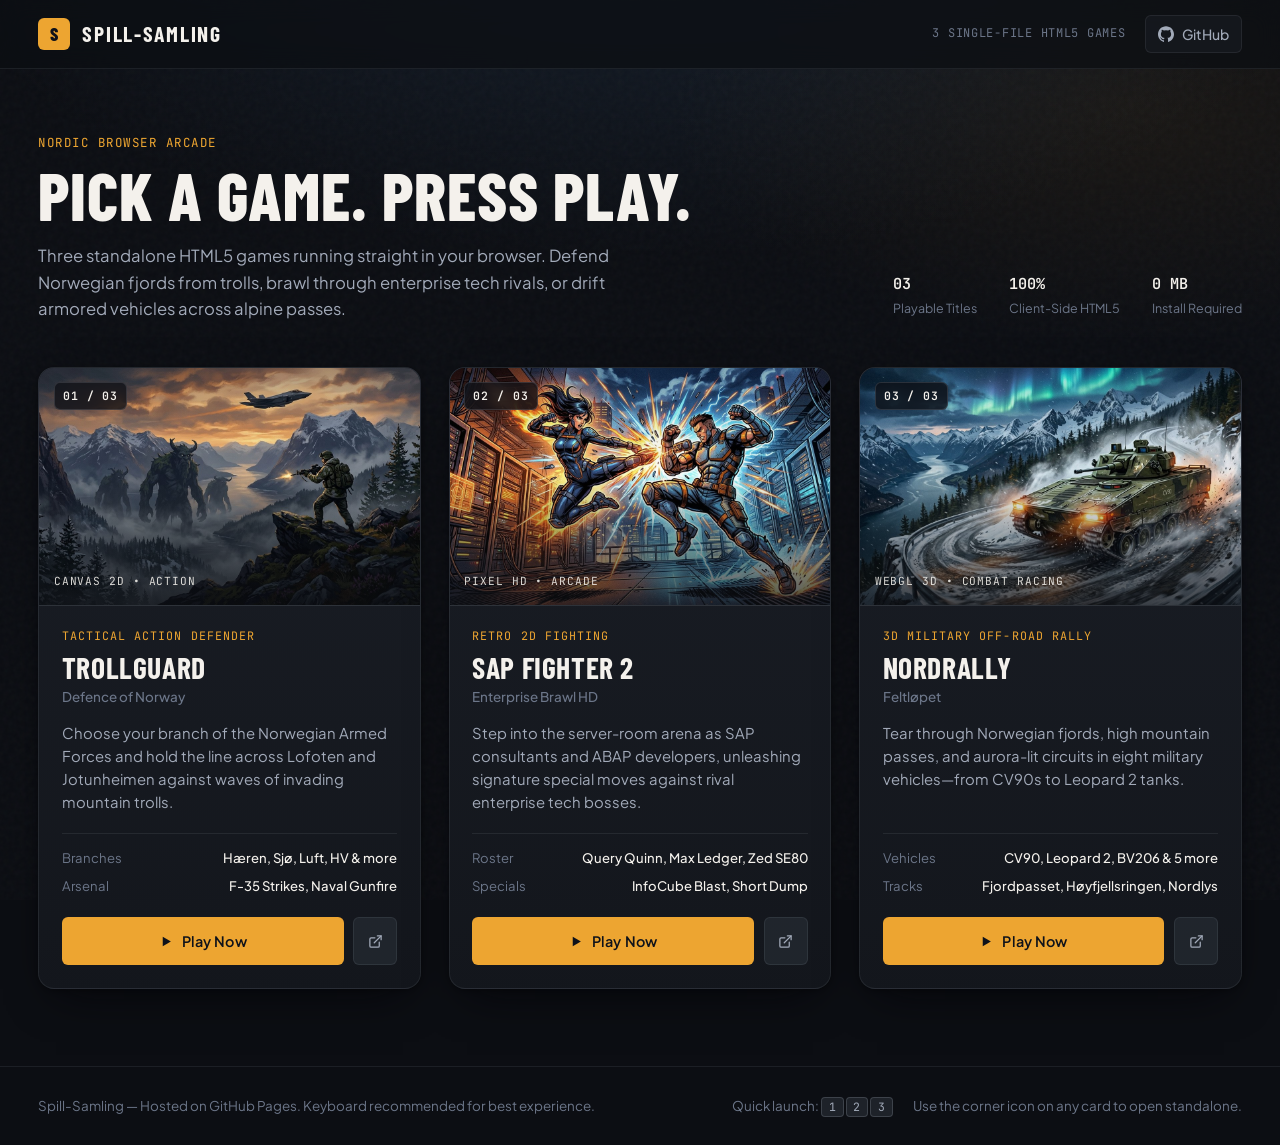
==== index.html @ 3400a3e4 "Add GitHub Pages game portal landing page" ====
<!DOCTYPE html>
<html lang="en">
<head>
  <meta charset="UTF-8" />
  <meta name="viewport" content="width=device-width, initial-scale=1.0" />
  <title>Spill-Samling — Play Trollguard, SAP Fighter 2 &amp; Nordrally</title>
  <meta name="description" content="Play three handcrafted single-file HTML5 browser games directly in your browser: Trollguard, SAP Fighter 2, and Nordrally. No downloads, no installs." />

  <!-- Open Graph -->
  <meta property="og:title" content="Spill-Samling — Browser Game Collection" />
  <meta property="og:description" content="Three self-contained HTML5 browser games: Trollguard, SAP Fighter 2, and Nordrally. Jump straight in and play." />
  <meta property="og:type" content="website" />
  <meta property="og:image" content="./assets/trollguard.jpg" />

  <!-- Inline SVG Favicon -->
  <link rel="icon" type="image/svg+xml" href="data:image/svg+xml,%3Csvg xmlns='http://www.w3.org/2000/svg' viewBox='0 0 64 64'%3E%3Crect width='64' height='64' rx='12' fill='%230c0f14'/%3E%3Crect x='6' y='6' width='52' height='52' rx='8' fill='%23e8a838'/%3E%3Ctext x='32' y='44' text-anchor='middle' font-family='sans-serif' font-weight='900' font-size='34' fill='%230c0f14'%3ES%3C/text%3E%3C/svg%3E" />

  <!-- Fonts -->
  <link rel="preconnect" href="https://fonts.googleapis.com" />
  <link rel="preconnect" href="https://fonts.gstatic.com" crossorigin />
  <link href="https://fonts.googleapis.com/css2?family=Barlow+Condensed:wght@700;800&family=JetBrains+Mono:wght@500;600&family=Plus+Jakarta+Sans:wght@400;500;600;700&display=swap" rel="stylesheet" />

  <link rel="stylesheet" href="./styles.css" />
</head>
<body>
  <header class="site-header">
    <div class="container header-inner">
      <a href="./" class="brand" id="brand-home" aria-label="Spill-Samling Home">
        <span class="brand-mark" aria-hidden="true">S</span>
        <span class="brand-name">Spill-Samling</span>
      </a>

      <div class="header-meta">
        <span class="header-tag">3 Single-File HTML5 Games</span>
        <a
          href="https://github.com/gm-opencode/spill-samling"
          target="_blank"
          rel="noopener noreferrer"
          class="header-link"
          id="github-repo-link"
        >
          <svg width="16" height="16" viewBox="0 0 24 24" fill="currentColor" aria-hidden="true">
            <path d="M12 0.5C5.37 0.5 0 5.87 0 12.5c0 5.3 3.44 9.8 8.21 11.39.6.11.82-.26.82-.58v-2.03c-3.34.73-4.04-1.61-4.04-1.61-.55-1.39-1.33-1.76-1.33-1.76-1.09-.74.08-.73.08-.73 1.2.09 1.84 1.24 1.84 1.24 1.07 1.83 2.81 1.3 3.49 1 .11-.78.42-1.3.76-1.6-2.66-.3-5.47-1.33-5.47-5.93 0-1.31.47-2.38 1.24-3.22-.12-.3-.54-1.52.12-3.18 0 0 1.01-.32 3.3 1.23a11.5 11.5 0 0 1 6 0c2.29-1.55 3.3-1.23 3.3-1.23.66 1.66.24 2.88.12 3.18.77.84 1.24 1.91 1.24 3.22 0 4.61-2.81 5.62-5.48 5.92.43.37.81 1.1.81 2.22v3.29c0 .32.22.7.83.58C20.57 22.3 24 17.8 24 12.5 24 5.87 18.63 0.5 12 0.5z"/>
          </svg>
          <span>GitHub</span>
        </a>
      </div>
    </div>
  </header>

  <main>
    <section class="hero" aria-labelledby="portal-heading">
      <div class="container hero-layout">
        <div class="hero-copy">
          <p class="hero-eyebrow">Nordic Browser Arcade</p>
          <h1 class="hero-title" id="portal-heading">Pick a Game. Press Play.</h1>
          <p class="hero-subtitle">
            Three standalone HTML5 games running straight in your browser. Defend Norwegian fjords from trolls, brawl through enterprise tech rivals, or drift armored vehicles across alpine passes.
          </p>
        </div>

        <div class="hero-specs" aria-label="Collection specifications">
          <div class="spec-item">
            <span class="spec-value">03</span>
            <span class="spec-label">Playable Titles</span>
          </div>
          <div class="spec-item">
            <span class="spec-value">100%</span>
            <span class="spec-label">Client-Side HTML5</span>
          </div>
          <div class="spec-item">
            <span class="spec-value">0 MB</span>
            <span class="spec-label">Install Required</span>
          </div>
        </div>
      </div>
    </section>

    <section class="catalog" aria-label="Game catalog">
      <div class="container">
        <div class="game-grid">

          <!-- 01: TROLLGUARD -->
          <article class="game-card" id="card-trollguard" data-game="trollguard">
            <div class="card-media">
              <a
                href="./Trollguard.html"
                class="card-media-link"
                data-launch="trollguard"
                aria-label="Play Trollguard"
              >
                <img
                  src="./assets/trollguard.jpg"
                  alt="Trollguard cover artwork showing a Norwegian soldier facing giant mountain trolls in a twilight fjord with an F-35 overhead"
                  class="card-image"
                  width="1280"
                  height="714"
                  loading="eager"
                />
              </a>
              <span class="card-index">01 / 03</span>
              <span class="card-tech">Canvas 2D &bull; Action</span>
            </div>

            <div class="card-body">
              <p class="card-genre">Tactical Action Defender</p>
              <h2 class="card-title">Trollguard</h2>
              <p class="card-subtitle">Defence of Norway</p>
              <p class="card-description">
                Choose your branch of the Norwegian Armed Forces and hold the line across Lofoten and Jotunheimen against waves of invading mountain trolls.
              </p>

              <ul class="card-highlights">
                <li>
                  <span class="highlight-key">Branches</span>
                  <span class="highlight-val">Hæren, Sjø, Luft, HV &amp; more</span>
                </li>
                <li>
                  <span class="highlight-key">Arsenal</span>
                  <span class="highlight-val">F-35 Strikes, Naval Gunfire</span>
                </li>
              </ul>

              <div class="card-actions">
                <button
                  type="button"
                  class="btn btn-primary"
                  id="play-trollguard"
                  data-launch="trollguard"
                >
                  <svg width="15" height="15" viewBox="0 0 24 24" fill="currentColor" aria-hidden="true">
                    <path d="M6 4.5v15l13-7.5L6 4.5z"/>
                  </svg>
                  <span>Play Now</span>
                </button>
                <a
                  href="./Trollguard.html"
                  class="btn btn-secondary"
                  id="direct-trollguard"
                  title="Open Trollguard directly as a full page"
                  aria-label="Open Trollguard directly"
                >
                  <svg width="15" height="15" viewBox="0 0 24 24" fill="none" stroke="currentColor" stroke-width="2" stroke-linecap="round" stroke-linejoin="round" aria-hidden="true">
                    <path d="M18 13v6a2 2 0 0 1-2 2H5a2 2 0 0 1-2-2V8a2 2 0 0 1 2-2h6"/>
                    <polyline points="15 3 21 3 21 9"/>
                    <line x1="10" y1="14" x2="21" y2="3"/>
                  </svg>
                </a>
              </div>
            </div>
          </article>

          <!-- 02: SAP FIGHTER 2 -->
          <article class="game-card" id="card-sap-fighter" data-game="sap-fighter">
            <div class="card-media">
              <a
                href="./SAP_Fighter_HD.html"
                class="card-media-link"
                data-launch="sap-fighter"
                aria-label="Play SAP Fighter 2"
              >
                <img
                  src="./assets/sap-fighter.jpg"
                  alt="SAP Fighter 2 cover artwork showing two stylized arcade fighters clashing with energy sparks in a server room arena"
                  class="card-image"
                  width="1280"
                  height="714"
                  loading="eager"
                />
              </a>
              <span class="card-index">02 / 03</span>
              <span class="card-tech">Pixel HD &bull; Arcade</span>
            </div>

            <div class="card-body">
              <p class="card-genre">Retro 2D Fighting</p>
              <h2 class="card-title">SAP Fighter 2</h2>
              <p class="card-subtitle">Enterprise Brawl HD</p>
              <p class="card-description">
                Step into the server-room arena as SAP consultants and ABAP developers, unleashing signature special moves against rival enterprise tech bosses.
              </p>

              <ul class="card-highlights">
                <li>
                  <span class="highlight-key">Roster</span>
                  <span class="highlight-val">Query Quinn, Max Ledger, Zed SE80</span>
                </li>
                <li>
                  <span class="highlight-key">Specials</span>
                  <span class="highlight-val">InfoCube Blast, Short Dump</span>
                </li>
              </ul>

              <div class="card-actions">
                <button
                  type="button"
                  class="btn btn-primary"
                  id="play-sap-fighter"
                  data-launch="sap-fighter"
                >
                  <svg width="15" height="15" viewBox="0 0 24 24" fill="currentColor" aria-hidden="true">
                    <path d="M6 4.5v15l13-7.5L6 4.5z"/>
                  </svg>
                  <span>Play Now</span>
                </button>
                <a
                  href="./SAP_Fighter_HD.html"
                  class="btn btn-secondary"
                  id="direct-sap-fighter"
                  title="Open SAP Fighter 2 directly as a full page"
                  aria-label="Open SAP Fighter 2 directly"
                >
                  <svg width="15" height="15" viewBox="0 0 24 24" fill="none" stroke="currentColor" stroke-width="2" stroke-linecap="round" stroke-linejoin="round" aria-hidden="true">
                    <path d="M18 13v6a2 2 0 0 1-2 2H5a2 2 0 0 1-2-2V8a2 2 0 0 1 2-2h6"/>
                    <polyline points="15 3 21 3 21 9"/>
                    <line x1="10" y1="14" x2="21" y2="3"/>
                  </svg>
                </a>
              </div>
            </div>
          </article>

          <!-- 03: NORDRALLY -->
          <article class="game-card" id="card-nordrally" data-game="nordrally">
            <div class="card-media">
              <a
                href="./Nordrally.html"
                class="card-media-link"
                data-launch="nordrally"
                aria-label="Play Nordrally"
              >
                <img
                  src="./assets/nordrally.jpg"
                  alt="Nordrally cover artwork showing a CV90 tracked armored vehicle drifting around a snowy Norwegian fjord mountain hairpin under northern lights"
                  class="card-image"
                  width="1280"
                  height="714"
                  loading="eager"
                />
              </a>
              <span class="card-index">03 / 03</span>
              <span class="card-tech">WebGL 3D &bull; Combat Racing</span>
            </div>

            <div class="card-body">
              <p class="card-genre">3D Military Off-Road Rally</p>
              <h2 class="card-title">Nordrally</h2>
              <p class="card-subtitle">Feltløpet</p>
              <p class="card-description">
                Tear through Norwegian fjords, high mountain passes, and aurora-lit circuits in eight military vehicles—from CV90s to Leopard 2 tanks.
              </p>

              <ul class="card-highlights">
                <li>
                  <span class="highlight-key">Vehicles</span>
                  <span class="highlight-val">CV90, Leopard 2, BV206 &amp; 5 more</span>
                </li>
                <li>
                  <span class="highlight-key">Tracks</span>
                  <span class="highlight-val">Fjordpasset, Høyfjellsringen, Nordlys</span>
                </li>
              </ul>

              <div class="card-actions">
                <button
                  type="button"
                  class="btn btn-primary"
                  id="play-nordrally"
                  data-launch="nordrally"
                >
                  <svg width="15" height="15" viewBox="0 0 24 24" fill="currentColor" aria-hidden="true">
                    <path d="M6 4.5v15l13-7.5L6 4.5z"/>
                  </svg>
                  <span>Play Now</span>
                </button>
                <a
                  href="./Nordrally.html"
                  class="btn btn-secondary"
                  id="direct-nordrally"
                  title="Open Nordrally directly as a full page"
                  aria-label="Open Nordrally directly"
                >
                  <svg width="15" height="15" viewBox="0 0 24 24" fill="none" stroke="currentColor" stroke-width="2" stroke-linecap="round" stroke-linejoin="round" aria-hidden="true">
                    <path d="M18 13v6a2 2 0 0 1-2 2H5a2 2 0 0 1-2-2V8a2 2 0 0 1 2-2h6"/>
                    <polyline points="15 3 21 3 21 9"/>
                    <line x1="10" y1="14" x2="21" y2="3"/>
                  </svg>
                </a>
              </div>
            </div>
          </article>

        </div>
      </div>
    </section>
  </main>

  <footer class="site-footer">
    <div class="container footer-inner">
      <span>Spill-Samling &mdash; Hosted on GitHub Pages. Keyboard recommended for best experience.</span>
      <div class="footer-hints">
        <span>Quick launch: <kbd class="kbd">1</kbd> <kbd class="kbd">2</kbd> <kbd class="kbd">3</kbd></span>
        <span>Use the corner icon on any card to open standalone.</span>
      </div>
    </div>
  </footer>

  <!-- Full-Viewport Arcade Theater -->
  <div
    class="theater"
    id="game-theater"
    role="dialog"
    aria-modal="true"
    aria-labelledby="theater-game-title"
    aria-hidden="true"
  >
    <div class="theater-bar">
      <div class="theater-left">
        <button type="button" class="theater-back" id="theater-close-btn">
          <svg width="15" height="15" viewBox="0 0 24 24" fill="none" stroke="currentColor" stroke-width="2.2" stroke-linecap="round" stroke-linejoin="round" aria-hidden="true">
            <line x1="19" y1="12" x2="5" y2="12"/>
            <polyline points="12 19 5 12 12 5"/>
          </svg>
          <span>All Games</span>
        </button>

        <div class="theater-title-group">
          <h2 class="theater-title" id="theater-game-title">Game</h2>
        </div>
      </div>

      <div class="theater-switcher" role="group" aria-label="Switch game">
        <button type="button" class="switcher-btn" id="switch-trollguard" data-switch="trollguard" aria-pressed="false">Trollguard</button>
        <button type="button" class="switcher-btn" id="switch-sap-fighter" data-switch="sap-fighter" aria-pressed="false">SAP Fighter 2</button>
        <button type="button" class="switcher-btn" id="switch-nordrally" data-switch="nordrally" aria-pressed="false">Nordrally</button>
      </div>

      <div class="theater-right">
        <button type="button" class="theater-action" id="theater-fullscreen-btn" title="Toggle Fullscreen">
          <svg width="15" height="15" viewBox="0 0 24 24" fill="none" stroke="currentColor" stroke-width="2" stroke-linecap="round" stroke-linejoin="round" aria-hidden="true">
            <polyline points="15 3 21 3 21 9"/>
            <polyline points="9 21 3 21 3 15"/>
            <line x1="21" y1="3" x2="14" y2="10"/>
            <line x1="3" y1="21" x2="10" y2="14"/>
          </svg>
          <span>Fullscreen</span>
        </button>

        <a href="./" class="theater-action" id="theater-direct-link" title="Open game directly as a standalone page">
          <svg width="15" height="15" viewBox="0 0 24 24" fill="none" stroke="currentColor" stroke-width="2" stroke-linecap="round" stroke-linejoin="round" aria-hidden="true">
            <path d="M18 13v6a2 2 0 0 1-2 2H5a2 2 0 0 1-2-2V8a2 2 0 0 1 2-2h6"/>
            <polyline points="15 3 21 3 21 9"/>
            <line x1="10" y1="14" x2="21" y2="3"/>
          </svg>
          <span>Standalone</span>
        </a>
      </div>
    </div>

    <div class="theater-stage" id="theater-stage">
      <div class="theater-loading" id="theater-loading">Loading Game&hellip;</div>
      <iframe
        id="theater-frame"
        class="theater-frame"
        title="Active game viewport"
        allow="fullscreen; autoplay; gamepad; pointer-lock"
        allowfullscreen
      ></iframe>
    </div>
  </div>

  <script src="./app.js" defer></script>
</body>
</html>
---- styles.css ----
/* ==========================================================================
   SPILL-SAMLING — Portal Design System
   Nordic Arcade / Tactile Editorial Theme
   ========================================================================== */

:root {
  /* Color Palette (HSL) */
  --bg-canvas: hsl(220, 22%, 6%);
  --bg-surface: hsl(220, 18%, 10%);
  --bg-surface-elevated: hsl(220, 16%, 14%);
  --bg-surface-hover: hsl(220, 15%, 16%);

  --text-primary: hsl(40, 25%, 94%);
  --text-secondary: hsl(218, 14%, 68%);
  --text-muted: hsl(218, 12%, 48%);

  --accent-amber: hsl(37, 84%, 56%);
  --accent-amber-hover: hsl(37, 90%, 64%);
  --accent-amber-ink: hsl(220, 28%, 8%);

  --border-subtle: hsla(218, 20%, 82%, 0.09);
  --border-strong: hsla(218, 20%, 82%, 0.18);

  /* Typography */
  --font-display: 'Barlow Condensed', system-ui, -apple-system, sans-serif;
  --font-body: 'Plus Jakarta Sans', system-ui, -apple-system, sans-serif;
  --font-mono: 'JetBrains Mono', ui-monospace, SFMono-Regular, monospace;

  /* Spacing & Layout */
  --container-max: 1280px;
  --gutter: clamp(1.25rem, 3vw, 2.5rem);
  --radius-sm: 6px;
  --radius-md: 12px;
  --radius-lg: 16px;

  /* Elevation & Motion */
  --shadow-card: 0 18px 44px -18px hsla(220, 40%, 2%, 0.85),
                 0 2px 8px -2px hsla(220, 40%, 2%, 0.55);
  --shadow-card-hover: 0 28px 64px -20px hsla(220, 50%, 1%, 0.95),
                       0 6px 16px -4px hsla(220, 40%, 2%, 0.65);
  --ease-out: cubic-bezier(0.22, 1, 0.36, 1);
  --duration-fast: 180ms;
  --duration-base: 320ms;
}

/* Reset & Base */
*,
*::before,
*::after {
  box-sizing: border-box;
}

html {
  color-scheme: dark;
  scroll-behavior: smooth;
  -webkit-font-smoothing: antialiased;
  -moz-osx-font-smoothing: grayscale;
}

body {
  margin: 0;
  min-height: 100dvh;
  background-color: var(--bg-canvas);
  color: var(--text-primary);
  font-family: var(--font-body);
  font-size: 1rem;
  line-height: 1.6;
  overflow-x: hidden;
  position: relative;
}

body.theater-open {
  overflow: hidden;
}

/* Atmospheric backdrop with subtle tactile grain */
body::before {
  content: "";
  position: fixed;
  inset: 0;
  z-index: -2;
  background:
    radial-gradient(ellipse 80% 55% at 50% -10%, hsla(212, 38%, 22%, 0.42), transparent 70%),
    radial-gradient(ellipse 55% 40% at 88% 12%, hsla(37, 65%, 36%, 0.10), transparent 65%),
    var(--bg-canvas);
  pointer-events: none;
}

body::after {
  content: "";
  position: fixed;
  inset: 0;
  z-index: -1;
  opacity: 0.032;
  pointer-events: none;
  background-image: url("data:image/svg+xml,%3Csvg viewBox='0 0 200 200' xmlns='http://www.w3.org/2000/svg'%3E%3Cfilter id='n'%3E%3CfeTurbulence type='fractalNoise' baseFrequency='0.82' numOctaves='3' stitchTiles='stitch'/%3E%3C/filter%3E%3Crect width='100%25' height='100%25' filter='url(%23n)'/%3E%3C/svg%3E");
}

img {
  display: block;
  max-width: 100%;
}

a {
  color: inherit;
  text-decoration: none;
}

button {
  font: inherit;
  color: inherit;
  cursor: pointer;
}

:focus-visible {
  outline: 2px solid var(--accent-amber);
  outline-offset: 3px;
}

.sr-only {
  position: absolute;
  width: 1px;
  height: 1px;
  padding: 0;
  margin: -1px;
  overflow: hidden;
  clip: rect(0, 0, 0, 0);
  white-space: nowrap;
  border: 0;
}

.container {
  width: 100%;
  max-width: var(--container-max);
  margin-inline: auto;
  padding-inline: var(--gutter);
}

/* ==========================================================================
   Site Header
   ========================================================================== */

.site-header {
  border-bottom: 1px solid var(--border-subtle);
  background: hsla(220, 22%, 6%, 0.72);
  backdrop-filter: blur(12px);
  -webkit-backdrop-filter: blur(12px);
  position: sticky;
  top: 0;
  z-index: 40;
}

.header-inner {
  display: flex;
  align-items: center;
  justify-content: space-between;
  gap: 1rem;
  min-height: 4.25rem;
}

.brand {
  display: inline-flex;
  align-items: center;
  gap: 0.75rem;
}

.brand-mark {
  display: grid;
  place-items: center;
  width: 2rem;
  height: 2rem;
  border-radius: var(--radius-sm);
  background: var(--accent-amber);
  color: var(--accent-amber-ink);
  font-family: var(--font-display);
  font-weight: 800;
  font-size: 1.15rem;
  letter-spacing: 0.02em;
  line-height: 1;
}

.brand-name {
  font-family: var(--font-display);
  font-weight: 700;
  font-size: 1.35rem;
  letter-spacing: 0.08em;
  text-transform: uppercase;
  line-height: 1;
}

.header-meta {
  display: flex;
  align-items: center;
  gap: 1.25rem;
}

.header-tag {
  font-family: var(--font-mono);
  font-size: 0.75rem;
  letter-spacing: 0.06em;
  text-transform: uppercase;
  color: var(--text-muted);
}

.header-link {
  display: inline-flex;
  align-items: center;
  gap: 0.45rem;
  font-size: 0.875rem;
  font-weight: 500;
  color: var(--text-secondary);
  padding: 0.45rem 0.75rem;
  border-radius: var(--radius-sm);
  border: 1px solid var(--border-subtle);
  background: hsla(220, 18%, 12%, 0.6);
  transition: color var(--duration-fast) var(--ease-out),
              border-color var(--duration-fast) var(--ease-out),
              background-color var(--duration-fast) var(--ease-out);
}

.header-link:hover {
  color: var(--text-primary);
  border-color: var(--border-strong);
  background: var(--bg-surface-elevated);
}

/* ==========================================================================
   Hero Section (Compact & Editorial)
   ========================================================================== */

.hero {
  padding-top: clamp(2.5rem, 5vw, 4rem);
  padding-bottom: clamp(1.75rem, 3.5vw, 2.75rem);
}

.hero-layout {
  display: flex;
  flex-wrap: wrap;
  align-items: flex-end;
  justify-content: space-between;
  gap: 1.5rem 2.5rem;
}

.hero-copy {
  max-width: 42rem;
}

.hero-eyebrow {
  margin: 0 0 0.65rem;
  font-family: var(--font-mono);
  font-size: 0.78rem;
  letter-spacing: 0.12em;
  text-transform: uppercase;
  color: var(--accent-amber);
}

.hero-title {
  margin: 0;
  font-family: var(--font-display);
  font-weight: 800;
  font-size: clamp(2.5rem, 5.4vw, 4.15rem);
  line-height: 0.96;
  letter-spacing: 0.015em;
  text-transform: uppercase;
  color: var(--text-primary);
}

.hero-subtitle {
  margin: 1rem 0 0;
  font-size: clamp(0.98rem, 1.3vw, 1.08rem);
  color: var(--text-secondary);
  max-width: 36rem;
}

.hero-specs {
  display: flex;
  flex-wrap: wrap;
  gap: 1.25rem 2rem;
  padding-bottom: 0.25rem;
}

.spec-item {
  display: flex;
  flex-direction: column;
  gap: 0.15rem;
}

.spec-value {
  font-family: var(--font-mono);
  font-size: 0.95rem;
  font-weight: 600;
  color: var(--text-primary);
}

.spec-label {
  font-size: 0.78rem;
  color: var(--text-muted);
}

/* ==========================================================================
   Game Showcase Grid
   ========================================================================== */

.catalog {
  padding-bottom: clamp(3rem, 6vw, 5rem);
}

.game-grid {
  display: grid;
  grid-template-columns: repeat(3, minmax(0, 1fr));
  gap: clamp(1.25rem, 2.2vw, 1.85rem);
}

.game-card {
  display: flex;
  flex-direction: column;
  background: linear-gradient(
    180deg,
    hsla(220, 18%, 13%, 0.95) 0%,
    hsla(220, 19%, 9.5%, 0.98) 100%
  );
  border: 1px solid var(--border-subtle);
  border-radius: var(--radius-lg);
  overflow: hidden;
  box-shadow: var(--shadow-card);
  transition: transform var(--duration-base) var(--ease-out),
              box-shadow var(--duration-base) var(--ease-out),
              border-color var(--duration-base) var(--ease-out);
}

.game-card:hover {
  transform: translateY(-6px);
  box-shadow: var(--shadow-card-hover);
  border-color: var(--border-strong);
}

/* Card Media */
.card-media {
  position: relative;
  aspect-ratio: 16 / 10;
  overflow: hidden;
  background: var(--bg-surface-elevated);
  border-bottom: 1px solid var(--border-subtle);
}

.card-media-link {
  display: block;
  width: 100%;
  height: 100%;
}

.card-image {
  width: 100%;
  height: 100%;
  object-fit: cover;
  transition: transform 520ms var(--ease-out), filter 360ms var(--ease-out);
}

.game-card:hover .card-image {
  transform: scale(1.05);
}

.card-media::after {
  content: "";
  position: absolute;
  inset: 0;
  background: linear-gradient(
    180deg,
    hsla(220, 22%, 6%, 0.12) 0%,
    transparent 45%,
    hsla(220, 22%, 6%, 0.72) 100%
  );
  pointer-events: none;
}

.card-index {
  position: absolute;
  top: 0.85rem;
  left: 0.9rem;
  z-index: 2;
  font-family: var(--font-mono);
  font-size: 0.72rem;
  font-weight: 600;
  letter-spacing: 0.08em;
  padding: 0.25rem 0.5rem;
  border-radius: var(--radius-sm);
  background: hsla(220, 24%, 7%, 0.78);
  backdrop-filter: blur(8px);
  border: 1px solid hsla(218, 20%, 85%, 0.14);
  color: var(--text-primary);
}

.card-tech {
  position: absolute;
  bottom: 0.85rem;
  left: 0.9rem;
  z-index: 2;
  font-family: var(--font-mono);
  font-size: 0.7rem;
  letter-spacing: 0.08em;
  text-transform: uppercase;
  color: hsla(40, 25%, 94%, 0.88);
}

/* Card Body */
.card-body {
  display: flex;
  flex-direction: column;
  flex: 1;
  padding: 1.35rem 1.4rem 1.4rem;
}

.card-genre {
  font-family: var(--font-mono);
  font-size: 0.73rem;
  letter-spacing: 0.09em;
  text-transform: uppercase;
  color: var(--accent-amber);
  margin: 0 0 0.35rem;
}

.card-title {
  margin: 0;
  font-family: var(--font-display);
  font-weight: 700;
  font-size: 1.85rem;
  line-height: 1.04;
  letter-spacing: 0.02em;
  text-transform: uppercase;
  color: var(--text-primary);
}

.card-subtitle {
  margin: 0.25rem 0 0;
  font-size: 0.84rem;
  font-weight: 500;
  color: var(--text-muted);
}

.card-description {
  margin: 0.9rem 0 1.15rem;
  font-size: 0.93rem;
  line-height: 1.55;
  color: var(--text-secondary);
}

.card-highlights {
  list-style: none;
  margin: auto 0 1.35rem;
  padding: 0.85rem 0 0;
  border-top: 1px solid var(--border-subtle);
  display: flex;
  flex-direction: column;
  gap: 0.4rem;
}

.card-highlights li {
  display: flex;
  justify-content: space-between;
  gap: 0.75rem;
  font-size: 0.82rem;
}

.highlight-key {
  color: var(--text-muted);
}

.highlight-val {
  color: var(--text-primary);
  font-weight: 500;
  text-align: right;
}

/* Card Actions */
.card-actions {
  display: flex;
  align-items: stretch;
  gap: 0.6rem;
}

.btn {
  display: inline-flex;
  align-items: center;
  justify-content: center;
  gap: 0.5rem;
  border-radius: var(--radius-sm);
  font-weight: 600;
  font-size: 0.9rem;
  letter-spacing: 0.01em;
  padding: 0.72rem 1.1rem;
  border: 1px solid transparent;
  transition: background-color var(--duration-fast) var(--ease-out),
              color var(--duration-fast) var(--ease-out),
              border-color var(--duration-fast) var(--ease-out),
              transform var(--duration-fast) var(--ease-out);
}

.btn:active {
  transform: scale(0.98);
}

.btn-primary {
  flex: 1;
  background: var(--accent-amber);
  color: var(--accent-amber-ink);
}

.btn-primary:hover {
  background: var(--accent-amber-hover);
}

.btn-secondary {
  background: hsla(220, 16%, 16%, 0.9);
  border-color: var(--border-subtle);
  color: var(--text-secondary);
  padding-inline: 0.85rem;
}

.btn-secondary:hover {
  background: var(--bg-surface-hover);
  border-color: var(--border-strong);
  color: var(--text-primary);
}

/* ==========================================================================
   Footer
   ========================================================================== */

.site-footer {
  border-top: 1px solid var(--border-subtle);
  padding-block: 1.75rem;
}

.footer-inner {
  display: flex;
  flex-wrap: wrap;
  align-items: center;
  justify-content: space-between;
  gap: 0.85rem 1.5rem;
  font-size: 0.84rem;
  color: var(--text-muted);
}

.footer-hints {
  display: flex;
  flex-wrap: wrap;
  align-items: center;
  gap: 0.5rem 1.25rem;
}

.kbd {
  display: inline-block;
  font-family: var(--font-mono);
  font-size: 0.72rem;
  line-height: 1;
  padding: 0.22rem 0.42rem;
  border-radius: 4px;
  background: var(--bg-surface-elevated);
  border: 1px solid var(--border-strong);
  color: var(--text-secondary);
  vertical-align: middle;
}

/* ==========================================================================
   Game Theater Overlay
   ========================================================================== */

.theater {
  position: fixed;
  inset: 0;
  z-index: 100;
  display: flex;
  flex-direction: column;
  background: hsl(220, 24%, 4%);
  opacity: 0;
  visibility: hidden;
  transition: opacity 220ms var(--ease-out), visibility 220ms var(--ease-out);
}

.theater.is-open {
  opacity: 1;
  visibility: visible;
}

.theater-bar {
  display: flex;
  align-items: center;
  justify-content: space-between;
  gap: 1rem;
  min-height: 3.1rem;
  padding-inline: 0.9rem;
  background: hsl(220, 20%, 8%);
  border-bottom: 1px solid var(--border-subtle);
  flex-shrink: 0;
}

.theater-left,
.theater-right {
  display: flex;
  align-items: center;
  gap: 0.65rem;
}

.theater-back {
  display: inline-flex;
  align-items: center;
  gap: 0.4rem;
  padding: 0.4rem 0.72rem;
  border-radius: var(--radius-sm);
  border: 1px solid var(--border-subtle);
  background: var(--bg-surface-elevated);
  color: var(--text-primary);
  font-size: 0.83rem;
  font-weight: 600;
  transition: background-color var(--duration-fast) var(--ease-out),
              border-color var(--duration-fast) var(--ease-out);
}

.theater-back:hover {
  background: var(--bg-surface-hover);
  border-color: var(--border-strong);
}

.theater-title-group {
  display: flex;
  align-items: baseline;
  gap: 0.6rem;
}

.theater-title {
  margin: 0;
  font-family: var(--font-display);
  font-weight: 700;
  font-size: 1.25rem;
  letter-spacing: 0.04em;
  text-transform: uppercase;
  line-height: 1;
}

.theater-switcher {
  display: flex;
  align-items: center;
  gap: 0.25rem;
  padding: 0.2rem;
  border-radius: var(--radius-sm);
  background: hsl(220, 22%, 6%);
  border: 1px solid var(--border-subtle);
}

.switcher-btn {
  padding: 0.3rem 0.65rem;
  border: 0;
  border-radius: 4px;
  background: transparent;
  color: var(--text-muted);
  font-size: 0.78rem;
  font-weight: 600;
  transition: color var(--duration-fast) var(--ease-out),
              background-color var(--duration-fast) var(--ease-out);
}

.switcher-btn:hover {
  color: var(--text-primary);
}

.switcher-btn[aria-pressed="true"] {
  background: var(--bg-surface-elevated);
  color: var(--accent-amber);
}

.theater-action {
  display: inline-flex;
  align-items: center;
  gap: 0.4rem;
  padding: 0.4rem 0.7rem;
  border-radius: var(--radius-sm);
  border: 1px solid var(--border-subtle);
  background: transparent;
  color: var(--text-secondary);
  font-size: 0.8rem;
  font-weight: 500;
  transition: color var(--duration-fast) var(--ease-out),
              background-color var(--duration-fast) var(--ease-out),
              border-color var(--duration-fast) var(--ease-out);
}

.theater-action:hover {
  color: var(--text-primary);
  background: var(--bg-surface-elevated);
  border-color: var(--border-strong);
}

.theater-stage {
  position: relative;
  flex: 1;
  width: 100%;
  background: #000;
}

.theater-frame {
  width: 100%;
  height: 100%;
  border: 0;
  display: block;
  background: #000;
}

.theater-loading {
  position: absolute;
  inset: 0;
  display: grid;
  place-items: center;
  background: hsl(220, 24%, 5%);
  color: var(--text-secondary);
  font-family: var(--font-mono);
  font-size: 0.85rem;
  letter-spacing: 0.08em;
  text-transform: uppercase;
  transition: opacity 220ms var(--ease-out);
  pointer-events: none;
}

.theater-loading.is-hidden {
  opacity: 0;
}

/* ==========================================================================
   Responsive Breakpoints
   ========================================================================== */

@media (max-width: 1040px) {
  .game-grid {
    grid-template-columns: repeat(2, minmax(0, 1fr));
  }
}

@media (max-width: 720px) {
  .header-tag {
    display: none;
  }

  .game-grid {
    grid-template-columns: 1fr;
  }

  .theater-switcher {
    display: none;
  }

  .theater-action span {
    display: none;
  }
}

@media (prefers-reduced-motion: reduce) {
  *,
  *::before,
  *::after {
    transition-duration: 0.01ms !important;
    animation-duration: 0.01ms !important;
  }
}
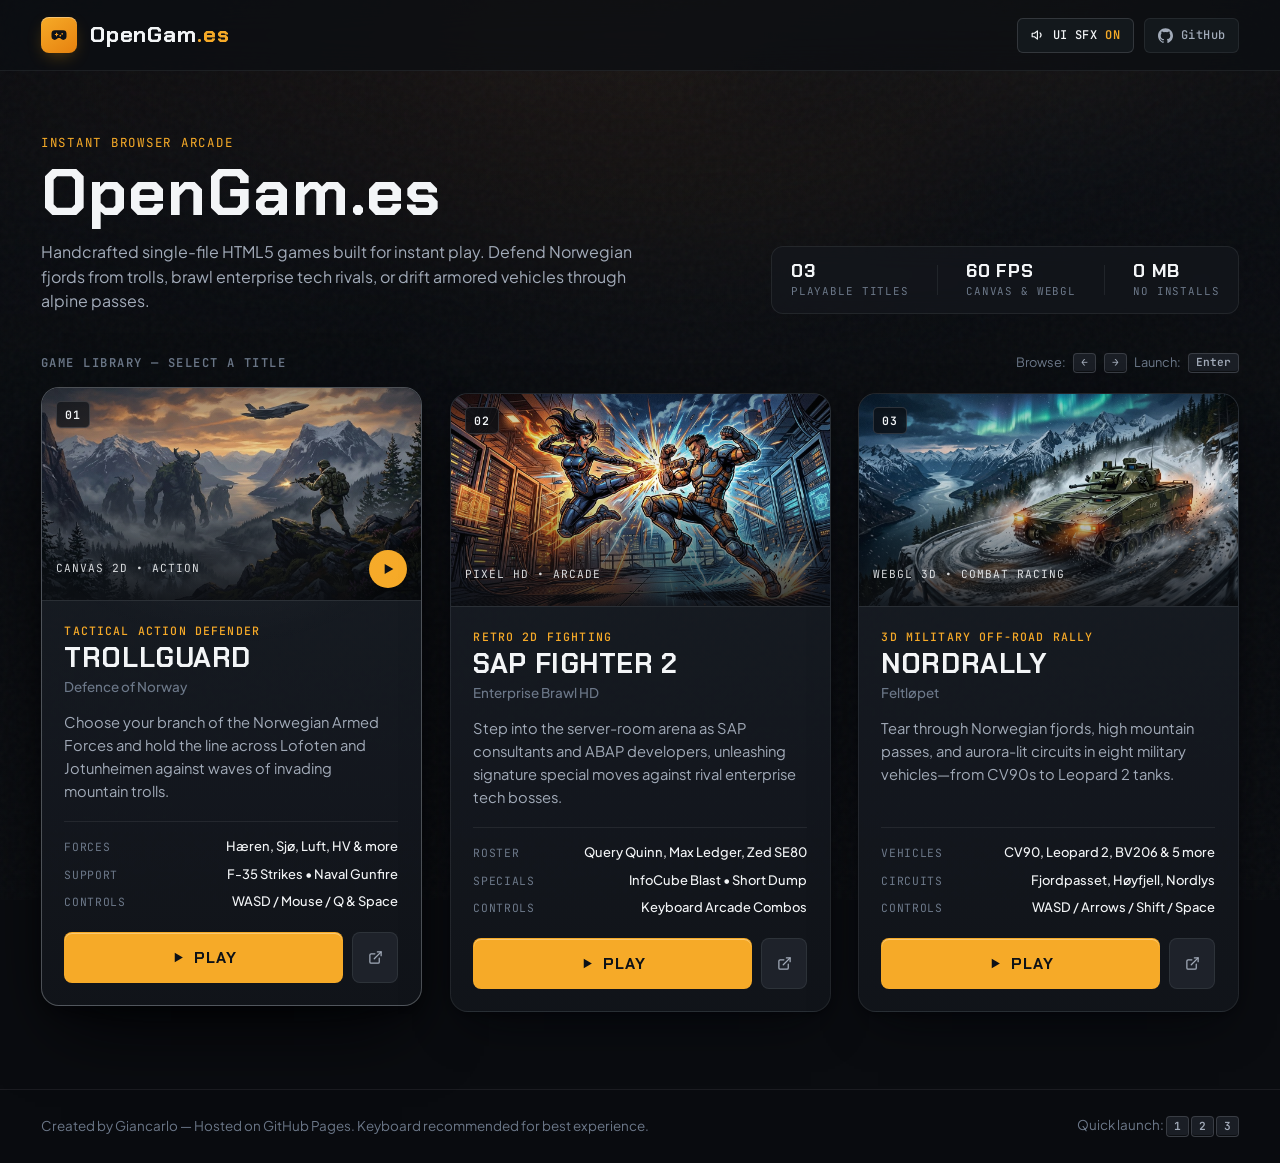
==== commit b74f52aa: "Rebrand portal to OpenGam.es and modernize gaming launcher UI" ====
--- a/index.html
+++ b/index.html
@@ -3,43 +3,81 @@
 <head>
   <meta charset="UTF-8" />
   <meta name="viewport" content="width=device-width, initial-scale=1.0" />
-  <title>Spill-Samling — Play Trollguard, SAP Fighter 2 &amp; Nordrally</title>
-  <meta name="description" content="Play three handcrafted single-file HTML5 browser games directly in your browser: Trollguard, SAP Fighter 2, and Nordrally. No downloads, no installs." />
+  <title>OpenGam.es</title>
+  <meta name="description" content="OpenGam.es — Play Trollguard, SAP Fighter 2, and Nordrally instantly in your browser. Zero downloads, pure HTML5 gaming." />
 
   <!-- Open Graph -->
-  <meta property="og:title" content="Spill-Samling — Browser Game Collection" />
-  <meta property="og:description" content="Three self-contained HTML5 browser games: Trollguard, SAP Fighter 2, and Nordrally. Jump straight in and play." />
+  <meta property="og:title" content="OpenGam.es" />
+  <meta property="og:description" content="Instant-play HTML5 browser games: Trollguard, SAP Fighter 2, and Nordrally. Pick a title and press play." />
   <meta property="og:type" content="website" />
   <meta property="og:image" content="./assets/trollguard.jpg" />
 
   <!-- Inline SVG Favicon -->
-  <link rel="icon" type="image/svg+xml" href="data:image/svg+xml,%3Csvg xmlns='http://www.w3.org/2000/svg' viewBox='0 0 64 64'%3E%3Crect width='64' height='64' rx='12' fill='%230c0f14'/%3E%3Crect x='6' y='6' width='52' height='52' rx='8' fill='%23e8a838'/%3E%3Ctext x='32' y='44' text-anchor='middle' font-family='sans-serif' font-weight='900' font-size='34' fill='%230c0f14'%3ES%3C/text%3E%3C/svg%3E" />
+  <link rel="icon" type="image/svg+xml" href="data:image/svg+xml,%3Csvg xmlns='http://www.w3.org/2000/svg' viewBox='0 0 64 64'%3E%3Crect width='64' height='64' rx='14' fill='%230a0d12'/%3E%3Crect x='6' y='6' width='52' height='52' rx='10' fill='%23f5a623'/%3E%3Cpath d='M25 20v24l20-12-20-12z' fill='%230a0d12'/%3E%3C/svg%3E" />
 
   <!-- Fonts -->
   <link rel="preconnect" href="https://fonts.googleapis.com" />
   <link rel="preconnect" href="https://fonts.gstatic.com" crossorigin />
-  <link href="https://fonts.googleapis.com/css2?family=Barlow+Condensed:wght@700;800&family=JetBrains+Mono:wght@500;600&family=Plus+Jakarta+Sans:wght@400;500;600;700&display=swap" rel="stylesheet" />
+  <link href="https://fonts.googleapis.com/css2?family=Chakra+Petch:wght@600;700&family=JetBrains+Mono:wght@500;600&family=Plus+Jakarta+Sans:wght@400;500;600;700&display=swap" rel="stylesheet" />
 
   <link rel="stylesheet" href="./styles.css" />
 </head>
 <body>
+  <!-- Console-Style Dynamic Ambient Cover Backdrop -->
+  <div class="ambient-backdrop" id="ambient-backdrop" aria-hidden="true">
+    <div
+      class="ambient-layer is-active"
+      data-ambient="trollguard"
+      style="background-image: url('./assets/trollguard.jpg');"
+    ></div>
+    <div
+      class="ambient-layer"
+      data-ambient="sap-fighter"
+      style="background-image: url('./assets/sap-fighter.jpg');"
+    ></div>
+    <div
+      class="ambient-layer"
+      data-ambient="nordrally"
+      style="background-image: url('./assets/nordrally.jpg');"
+    ></div>
+    <div class="ambient-vignette"></div>
+  </div>
+
   <header class="site-header">
     <div class="container header-inner">
-      <a href="./" class="brand" id="brand-home" aria-label="Spill-Samling Home">
-        <span class="brand-mark" aria-hidden="true">S</span>
-        <span class="brand-name">Spill-Samling</span>
+      <a href="./" class="brand" id="brand-home" aria-label="OpenGam.es Home">
+        <span class="brand-mark" aria-hidden="true">
+          <svg width="18" height="18" viewBox="0 0 24 24" fill="currentColor">
+            <path d="M6.5 5.5A4.5 4.5 0 0 0 2 10v4.2a4.3 4.3 0 0 0 7.1 3.25l1.55-1.35h2.7l1.55 1.35A4.3 4.3 0 0 0 22 14.2V10a4.5 4.5 0 0 0-4.5-4.5h-11ZM8 9h1.5v1.5H11V12H9.5v1.5H8V12H6.5v-1.5H8V9Zm8.25.25a1.15 1.15 0 1 1 0 2.3 1.15 1.15 0 0 1 0-2.3Zm-2.5 2.5a1.15 1.15 0 1 1 0 2.3 1.15 1.15 0 0 1 0-2.3Z"/>
+          </svg>
+        </span>
+        <span class="brand-wordmark">OpenGam<span class="brand-tld">.es</span></span>
       </a>
 
-      <div class="header-meta">
-        <span class="header-tag">3 Single-File HTML5 Games</span>
+      <div class="header-controls">
+        <button
+          type="button"
+          class="hud-pill"
+          id="sfx-toggle-btn"
+          aria-pressed="true"
+          title="Toggle launcher UI sound effects"
+        >
+          <svg width="14" height="14" viewBox="0 0 24 24" fill="none" stroke="currentColor" stroke-width="2" stroke-linecap="round" stroke-linejoin="round" aria-hidden="true">
+            <polygon points="11 5 6 9 2 9 2 15 6 15 11 19 11 5"/>
+            <path d="M15.54 8.46a5 5 0 0 1 0 7.07"/>
+          </svg>
+          <span>UI SFX</span>
+          <span class="sfx-indicator" id="sfx-indicator">ON</span>
+        </button>
+
         <a
           href="https://github.com/gm-opencode/spill-samling"
           target="_blank"
           rel="noopener noreferrer"
-          class="header-link"
+          class="hud-pill"
           id="github-repo-link"
         >
-          <svg width="16" height="16" viewBox="0 0 24 24" fill="currentColor" aria-hidden="true">
+          <svg width="15" height="15" viewBox="0 0 24 24" fill="currentColor" aria-hidden="true">
             <path d="M12 0.5C5.37 0.5 0 5.87 0 12.5c0 5.3 3.44 9.8 8.21 11.39.6.11.82-.26.82-.58v-2.03c-3.34.73-4.04-1.61-4.04-1.61-.55-1.39-1.33-1.76-1.33-1.76-1.09-.74.08-.73.08-.73 1.2.09 1.84 1.24 1.84 1.24 1.07 1.83 2.81 1.3 3.49 1 .11-.78.42-1.3.76-1.6-2.66-.3-5.47-1.33-5.47-5.93 0-1.31.47-2.38 1.24-3.22-.12-.3-.54-1.52.12-3.18 0 0 1.01-.32 3.3 1.23a11.5 11.5 0 0 1 6 0c2.29-1.55 3.3-1.23 3.3-1.23.66 1.66.24 2.88.12 3.18.77.84 1.24 1.91 1.24 3.22 0 4.61-2.81 5.62-5.48 5.92.43.37.81 1.1.81 2.22v3.29c0 .32.22.7.83.58C20.57 22.3 24 17.8 24 12.5 24 5.87 18.63 0.5 12 0.5z"/>
           </svg>
           <span>GitHub</span>
@@ -52,39 +90,52 @@
     <section class="hero" aria-labelledby="portal-heading">
       <div class="container hero-layout">
         <div class="hero-copy">
-          <p class="hero-eyebrow">Nordic Browser Arcade</p>
-          <h1 class="hero-title" id="portal-heading">Pick a Game. Press Play.</h1>
+          <p class="hero-kicker">Instant Browser Arcade</p>
+          <h1 class="hero-title" id="portal-heading">OpenGam.es</h1>
           <p class="hero-subtitle">
-            Three standalone HTML5 games running straight in your browser. Defend Norwegian fjords from trolls, brawl through enterprise tech rivals, or drift armored vehicles across alpine passes.
+            Handcrafted single-file HTML5 games built for instant play. Defend Norwegian fjords from trolls, brawl enterprise tech rivals, or drift armored vehicles through alpine passes.
           </p>
         </div>
 
-        <div class="hero-specs" aria-label="Collection specifications">
-          <div class="spec-item">
-            <span class="spec-value">03</span>
-            <span class="spec-label">Playable Titles</span>
+        <div class="hero-telemetry" aria-label="Platform highlights">
+          <div class="telemetry-stat">
+            <span class="stat-value">03</span>
+            <span class="stat-label">Playable Titles</span>
           </div>
-          <div class="spec-item">
-            <span class="spec-value">100%</span>
-            <span class="spec-label">Client-Side HTML5</span>
+          <div class="telemetry-divider" aria-hidden="true"></div>
+          <div class="telemetry-stat">
+            <span class="stat-value">60 FPS</span>
+            <span class="stat-label">Canvas &amp; WebGL</span>
           </div>
-          <div class="spec-item">
-            <span class="spec-value">0 MB</span>
-            <span class="spec-label">Install Required</span>
+          <div class="telemetry-divider" aria-hidden="true"></div>
+          <div class="telemetry-stat">
+            <span class="stat-value">0 MB</span>
+            <span class="stat-label">No Installs</span>
           </div>
         </div>
       </div>
     </section>
 
-    <section class="catalog" aria-label="Game catalog">
+    <section class="catalog" aria-label="Game library">
       <div class="container">
-        <div class="game-grid">
+        <div class="catalog-bar">
+          <h2 class="catalog-heading">Game Library &mdash; Select a Title</h2>
+          <div class="nav-hint">
+            <span>Browse:</span>
+            <kbd class="kbd">&larr;</kbd>
+            <kbd class="kbd">&rarr;</kbd>
+            <span>Launch:</span>
+            <kbd class="kbd">Enter</kbd>
+          </div>
+        </div>
+
+        <div class="game-grid" id="game-grid">
 
           <!-- 01: TROLLGUARD -->
-          <article class="game-card" id="card-trollguard" data-game="trollguard">
+          <article class="game-card is-selected" id="card-trollguard" data-game="trollguard" tabindex="0">
             <div class="card-media">
               <a
-                href="./Trollguard.html"
+                href="./games/Trollguard.html"
                 class="card-media-link"
                 data-launch="trollguard"
                 aria-label="Play Trollguard"
@@ -98,26 +149,44 @@
                   loading="eager"
                 />
               </a>
-              <span class="card-index">01 / 03</span>
-              <span class="card-tech">Canvas 2D &bull; Action</span>
+
+              <div class="card-hud-top">
+                <span class="card-slot">01</span>
+                <span class="card-recent" data-recent-label="trollguard">Played</span>
+              </div>
+
+              <div class="card-hud-bottom">
+                <span class="card-engine">Canvas 2D &bull; Action</span>
+                <span class="card-play-badge" aria-hidden="true">
+                  <svg width="16" height="16" viewBox="0 0 24 24" fill="currentColor">
+                    <path d="M7 4.5v15l13-7.5L7 4.5z"/>
+                  </svg>
+                </span>
+              </div>
             </div>
 
             <div class="card-body">
               <p class="card-genre">Tactical Action Defender</p>
-              <h2 class="card-title">Trollguard</h2>
+              <div class="card-header-row">
+                <h3 class="card-title">Trollguard</h3>
+              </div>
               <p class="card-subtitle">Defence of Norway</p>
               <p class="card-description">
                 Choose your branch of the Norwegian Armed Forces and hold the line across Lofoten and Jotunheimen against waves of invading mountain trolls.
               </p>
 
-              <ul class="card-highlights">
-                <li>
-                  <span class="highlight-key">Branches</span>
-                  <span class="highlight-val">Hæren, Sjø, Luft, HV &amp; more</span>
-                </li>
-                <li>
-                  <span class="highlight-key">Arsenal</span>
-                  <span class="highlight-val">F-35 Strikes, Naval Gunfire</span>
+              <ul class="card-specs">
+                <li>
+                  <span class="spec-key">Forces</span>
+                  <span class="spec-val">Hæren, Sjø, Luft, HV &amp; more</span>
+                </li>
+                <li>
+                  <span class="spec-key">Support</span>
+                  <span class="spec-val">F-35 Strikes &bull; Naval Gunfire</span>
+                </li>
+                <li>
+                  <span class="spec-key">Controls</span>
+                  <span class="spec-val">WASD / Mouse / Q &amp; Space</span>
                 </li>
               </ul>
 
@@ -131,13 +200,13 @@
                   <svg width="15" height="15" viewBox="0 0 24 24" fill="currentColor" aria-hidden="true">
                     <path d="M6 4.5v15l13-7.5L6 4.5z"/>
                   </svg>
-                  <span>Play Now</span>
+                  <span>Play</span>
                 </button>
                 <a
-                  href="./Trollguard.html"
+                  href="./games/Trollguard.html"
                   class="btn btn-secondary"
                   id="direct-trollguard"
-                  title="Open Trollguard directly as a full page"
+                  title="Open Trollguard directly as a standalone page"
                   aria-label="Open Trollguard directly"
                 >
                   <svg width="15" height="15" viewBox="0 0 24 24" fill="none" stroke="currentColor" stroke-width="2" stroke-linecap="round" stroke-linejoin="round" aria-hidden="true">
@@ -151,10 +220,10 @@
           </article>
 
           <!-- 02: SAP FIGHTER 2 -->
-          <article class="game-card" id="card-sap-fighter" data-game="sap-fighter">
+          <article class="game-card" id="card-sap-fighter" data-game="sap-fighter" tabindex="0">
             <div class="card-media">
               <a
-                href="./SAP_Fighter_HD.html"
+                href="./games/SAP_Fighter_HD.html"
                 class="card-media-link"
                 data-launch="sap-fighter"
                 aria-label="Play SAP Fighter 2"
@@ -168,26 +237,44 @@
                   loading="eager"
                 />
               </a>
-              <span class="card-index">02 / 03</span>
-              <span class="card-tech">Pixel HD &bull; Arcade</span>
+
+              <div class="card-hud-top">
+                <span class="card-slot">02</span>
+                <span class="card-recent" data-recent-label="sap-fighter">Played</span>
+              </div>
+
+              <div class="card-hud-bottom">
+                <span class="card-engine">Pixel HD &bull; Arcade</span>
+                <span class="card-play-badge" aria-hidden="true">
+                  <svg width="16" height="16" viewBox="0 0 24 24" fill="currentColor">
+                    <path d="M7 4.5v15l13-7.5L7 4.5z"/>
+                  </svg>
+                </span>
+              </div>
             </div>
 
             <div class="card-body">
               <p class="card-genre">Retro 2D Fighting</p>
-              <h2 class="card-title">SAP Fighter 2</h2>
+              <div class="card-header-row">
+                <h3 class="card-title">SAP Fighter 2</h3>
+              </div>
               <p class="card-subtitle">Enterprise Brawl HD</p>
               <p class="card-description">
                 Step into the server-room arena as SAP consultants and ABAP developers, unleashing signature special moves against rival enterprise tech bosses.
               </p>
 
-              <ul class="card-highlights">
-                <li>
-                  <span class="highlight-key">Roster</span>
-                  <span class="highlight-val">Query Quinn, Max Ledger, Zed SE80</span>
-                </li>
-                <li>
-                  <span class="highlight-key">Specials</span>
-                  <span class="highlight-val">InfoCube Blast, Short Dump</span>
+              <ul class="card-specs">
+                <li>
+                  <span class="spec-key">Roster</span>
+                  <span class="spec-val">Query Quinn, Max Ledger, Zed SE80</span>
+                </li>
+                <li>
+                  <span class="spec-key">Specials</span>
+                  <span class="spec-val">InfoCube Blast &bull; Short Dump</span>
+                </li>
+                <li>
+                  <span class="spec-key">Controls</span>
+                  <span class="spec-val">Keyboard Arcade Combos</span>
                 </li>
               </ul>
 
@@ -201,13 +288,13 @@
                   <svg width="15" height="15" viewBox="0 0 24 24" fill="currentColor" aria-hidden="true">
                     <path d="M6 4.5v15l13-7.5L6 4.5z"/>
                   </svg>
-                  <span>Play Now</span>
+                  <span>Play</span>
                 </button>
                 <a
-                  href="./SAP_Fighter_HD.html"
+                  href="./games/SAP_Fighter_HD.html"
                   class="btn btn-secondary"
                   id="direct-sap-fighter"
-                  title="Open SAP Fighter 2 directly as a full page"
+                  title="Open SAP Fighter 2 directly as a standalone page"
                   aria-label="Open SAP Fighter 2 directly"
                 >
                   <svg width="15" height="15" viewBox="0 0 24 24" fill="none" stroke="currentColor" stroke-width="2" stroke-linecap="round" stroke-linejoin="round" aria-hidden="true">
@@ -221,10 +308,10 @@
           </article>
 
           <!-- 03: NORDRALLY -->
-          <article class="game-card" id="card-nordrally" data-game="nordrally">
+          <article class="game-card" id="card-nordrally" data-game="nordrally" tabindex="0">
             <div class="card-media">
               <a
-                href="./Nordrally.html"
+                href="./games/Nordrally.html"
                 class="card-media-link"
                 data-launch="nordrally"
                 aria-label="Play Nordrally"
@@ -238,26 +325,44 @@
                   loading="eager"
                 />
               </a>
-              <span class="card-index">03 / 03</span>
-              <span class="card-tech">WebGL 3D &bull; Combat Racing</span>
+
+              <div class="card-hud-top">
+                <span class="card-slot">03</span>
+                <span class="card-recent" data-recent-label="nordrally">Played</span>
+              </div>
+
+              <div class="card-hud-bottom">
+                <span class="card-engine">WebGL 3D &bull; Combat Racing</span>
+                <span class="card-play-badge" aria-hidden="true">
+                  <svg width="16" height="16" viewBox="0 0 24 24" fill="currentColor">
+                    <path d="M7 4.5v15l13-7.5L7 4.5z"/>
+                  </svg>
+                </span>
+              </div>
             </div>
 
             <div class="card-body">
               <p class="card-genre">3D Military Off-Road Rally</p>
-              <h2 class="card-title">Nordrally</h2>
+              <div class="card-header-row">
+                <h3 class="card-title">Nordrally</h3>
+              </div>
               <p class="card-subtitle">Feltløpet</p>
               <p class="card-description">
                 Tear through Norwegian fjords, high mountain passes, and aurora-lit circuits in eight military vehicles—from CV90s to Leopard 2 tanks.
               </p>
 
-              <ul class="card-highlights">
-                <li>
-                  <span class="highlight-key">Vehicles</span>
-                  <span class="highlight-val">CV90, Leopard 2, BV206 &amp; 5 more</span>
-                </li>
-                <li>
-                  <span class="highlight-key">Tracks</span>
-                  <span class="highlight-val">Fjordpasset, Høyfjellsringen, Nordlys</span>
+              <ul class="card-specs">
+                <li>
+                  <span class="spec-key">Vehicles</span>
+                  <span class="spec-val">CV90, Leopard 2, BV206 &amp; 5 more</span>
+                </li>
+                <li>
+                  <span class="spec-key">Circuits</span>
+                  <span class="spec-val">Fjordpasset, Høyfjell, Nordlys</span>
+                </li>
+                <li>
+                  <span class="spec-key">Controls</span>
+                  <span class="spec-val">WASD / Arrows / Shift / Space</span>
                 </li>
               </ul>
 
@@ -271,13 +376,13 @@
                   <svg width="15" height="15" viewBox="0 0 24 24" fill="currentColor" aria-hidden="true">
                     <path d="M6 4.5v15l13-7.5L6 4.5z"/>
                   </svg>
-                  <span>Play Now</span>
+                  <span>Play</span>
                 </button>
                 <a
-                  href="./Nordrally.html"
+                  href="./games/Nordrally.html"
                   class="btn btn-secondary"
                   id="direct-nordrally"
-                  title="Open Nordrally directly as a full page"
+                  title="Open Nordrally directly as a standalone page"
                   aria-label="Open Nordrally directly"
                 >
                   <svg width="15" height="15" viewBox="0 0 24 24" fill="none" stroke="currentColor" stroke-width="2" stroke-linecap="round" stroke-linejoin="round" aria-hidden="true">
@@ -297,15 +402,14 @@
 
   <footer class="site-footer">
     <div class="container footer-inner">
-      <span>Spill-Samling &mdash; Hosted on GitHub Pages. Keyboard recommended for best experience.</span>
+      <span>Created by Giancarlo &mdash; Hosted on GitHub Pages. Keyboard recommended for best experience.</span>
       <div class="footer-hints">
         <span>Quick launch: <kbd class="kbd">1</kbd> <kbd class="kbd">2</kbd> <kbd class="kbd">3</kbd></span>
-        <span>Use the corner icon on any card to open standalone.</span>
       </div>
     </div>
   </footer>
 
-  <!-- Full-Viewport Arcade Theater -->
+  <!-- Full-Viewport Game Theater HUD -->
   <div
     class="theater"
     id="game-theater"
@@ -321,11 +425,12 @@
             <line x1="19" y1="12" x2="5" y2="12"/>
             <polyline points="12 19 5 12 12 5"/>
           </svg>
-          <span>All Games</span>
+          <span>Library</span>
         </button>
 
         <div class="theater-title-group">
           <h2 class="theater-title" id="theater-game-title">Game</h2>
+          <span class="theater-controls-hint" id="theater-controls-hint"></span>
         </div>
       </div>
 
@@ -336,8 +441,16 @@
       </div>
 
       <div class="theater-right">
+        <button type="button" class="theater-action" id="theater-reload-btn" title="Restart game">
+          <svg width="14" height="14" viewBox="0 0 24 24" fill="none" stroke="currentColor" stroke-width="2" stroke-linecap="round" stroke-linejoin="round" aria-hidden="true">
+            <polyline points="23 4 23 10 17 10"/>
+            <path d="M20.49 15a9 9 0 1 1-2.12-9.36L23 10"/>
+          </svg>
+          <span>Restart</span>
+        </button>
+
         <button type="button" class="theater-action" id="theater-fullscreen-btn" title="Toggle Fullscreen">
-          <svg width="15" height="15" viewBox="0 0 24 24" fill="none" stroke="currentColor" stroke-width="2" stroke-linecap="round" stroke-linejoin="round" aria-hidden="true">
+          <svg width="14" height="14" viewBox="0 0 24 24" fill="none" stroke="currentColor" stroke-width="2" stroke-linecap="round" stroke-linejoin="round" aria-hidden="true">
             <polyline points="15 3 21 3 21 9"/>
             <polyline points="9 21 3 21 3 15"/>
             <line x1="21" y1="3" x2="14" y2="10"/>
@@ -347,7 +460,7 @@
         </button>
 
         <a href="./" class="theater-action" id="theater-direct-link" title="Open game directly as a standalone page">
-          <svg width="15" height="15" viewBox="0 0 24 24" fill="none" stroke="currentColor" stroke-width="2" stroke-linecap="round" stroke-linejoin="round" aria-hidden="true">
+          <svg width="14" height="14" viewBox="0 0 24 24" fill="none" stroke="currentColor" stroke-width="2" stroke-linecap="round" stroke-linejoin="round" aria-hidden="true">
             <path d="M18 13v6a2 2 0 0 1-2 2H5a2 2 0 0 1-2-2V8a2 2 0 0 1 2-2h6"/>
             <polyline points="15 3 21 3 21 9"/>
             <line x1="10" y1="14" x2="21" y2="3"/>
@@ -358,7 +471,12 @@
     </div>
 
     <div class="theater-stage" id="theater-stage">
-      <div class="theater-loading" id="theater-loading">Loading Game&hellip;</div>
+      <div class="theater-loading" id="theater-loading">
+        <span id="theater-loading-text">Loading Game&hellip;</span>
+        <div class="loading-track" aria-hidden="true">
+          <div class="loading-bar"></div>
+        </div>
+      </div>
       <iframe
         id="theater-frame"
         class="theater-frame"
--- a/styles.css
+++ b/styles.css
@@ -1,46 +1,51 @@
 /* ==========================================================================
-   SPILL-SAMLING — Portal Design System
-   Nordic Arcade / Tactile Editorial Theme
+   OPENGAM.ES — Modern Browser Gaming Launcher
+   Obsidian Carbon Surfaces • Dynamic Ambient Backdrop • Tactile Console UX
    ========================================================================== */
 
 :root {
-  /* Color Palette (HSL) */
-  --bg-canvas: hsl(220, 22%, 6%);
-  --bg-surface: hsl(220, 18%, 10%);
-  --bg-surface-elevated: hsl(220, 16%, 14%);
-  --bg-surface-hover: hsl(220, 15%, 16%);
-
-  --text-primary: hsl(40, 25%, 94%);
-  --text-secondary: hsl(218, 14%, 68%);
-  --text-muted: hsl(218, 12%, 48%);
-
-  --accent-amber: hsl(37, 84%, 56%);
-  --accent-amber-hover: hsl(37, 90%, 64%);
-  --accent-amber-ink: hsl(220, 28%, 8%);
-
-  --border-subtle: hsla(218, 20%, 82%, 0.09);
-  --border-strong: hsla(218, 20%, 82%, 0.18);
+  /* Core Palette (HSL) */
+  --bg-obsidian: hsl(218, 24%, 5%);
+  --bg-surface: hsl(218, 19%, 9%);
+  --bg-surface-2: hsl(218, 17%, 12.5%);
+  --bg-surface-3: hsl(218, 15%, 16%);
+
+  --text-primary: hsl(210, 22%, 96%);
+  --text-secondary: hsl(215, 14%, 68%);
+  --text-muted: hsl(215, 12%, 48%);
+
+  /* Signal Accents (No purple/violet) */
+  --accent-primary: hsl(38, 92%, 56%);
+  --accent-primary-hover: hsl(38, 96%, 64%);
+  --accent-ink: hsl(218, 28%, 7%);
+  --accent-ice: hsl(194, 72%, 56%);
+
+  /* Borders & Hairlines (Neutral, no glowing colored outlines) */
+  --line-subtle: hsla(210, 24%, 92%, 0.08);
+  --line-medium: hsla(210, 24%, 92%, 0.15);
+  --line-strong: hsla(210, 24%, 92%, 0.28);
 
   /* Typography */
-  --font-display: 'Barlow Condensed', system-ui, -apple-system, sans-serif;
+  --font-display: 'Chakra Petch', system-ui, -apple-system, sans-serif;
   --font-body: 'Plus Jakarta Sans', system-ui, -apple-system, sans-serif;
   --font-mono: 'JetBrains Mono', ui-monospace, SFMono-Regular, monospace;
 
-  /* Spacing & Layout */
-  --container-max: 1280px;
-  --gutter: clamp(1.25rem, 3vw, 2.5rem);
+  /* Layout */
+  --container-max: 1320px;
+  --gutter: clamp(1.25rem, 3.2vw, 2.75rem);
   --radius-sm: 6px;
   --radius-md: 12px;
-  --radius-lg: 16px;
-
-  /* Elevation & Motion */
-  --shadow-card: 0 18px 44px -18px hsla(220, 40%, 2%, 0.85),
-                 0 2px 8px -2px hsla(220, 40%, 2%, 0.55);
-  --shadow-card-hover: 0 28px 64px -20px hsla(220, 50%, 1%, 0.95),
-                       0 6px 16px -4px hsla(220, 40%, 2%, 0.65);
+  --radius-lg: 18px;
+
+  /* Elevation & Timing */
+  --shadow-card: 0 22px 48px -20px hsla(220, 48%, 2%, 0.9),
+                 0 4px 12px -4px hsla(220, 48%, 2%, 0.6);
+  --shadow-card-active: 0 34px 72px -20px hsla(220, 55%, 1%, 0.98),
+                        0 10px 24px -8px hsla(220, 45%, 2%, 0.72);
   --ease-out: cubic-bezier(0.22, 1, 0.36, 1);
-  --duration-fast: 180ms;
-  --duration-base: 320ms;
+  --dur-fast: 160ms;
+  --dur-base: 320ms;
+  --dur-slow: 600ms;
 }
 
 /* Reset & Base */
@@ -60,11 +65,13 @@
 body {
   margin: 0;
   min-height: 100dvh;
-  background-color: var(--bg-canvas);
+  display: flex;
+  flex-direction: column;
+  background-color: var(--bg-obsidian);
   color: var(--text-primary);
   font-family: var(--font-body);
   font-size: 1rem;
-  line-height: 1.6;
+  line-height: 1.55;
   overflow-x: hidden;
   position: relative;
 }
@@ -73,19 +80,7 @@
   overflow: hidden;
 }
 
-/* Atmospheric backdrop with subtle tactile grain */
-body::before {
-  content: "";
-  position: fixed;
-  inset: 0;
-  z-index: -2;
-  background:
-    radial-gradient(ellipse 80% 55% at 50% -10%, hsla(212, 38%, 22%, 0.42), transparent 70%),
-    radial-gradient(ellipse 55% 40% at 88% 12%, hsla(37, 65%, 36%, 0.10), transparent 65%),
-    var(--bg-canvas);
-  pointer-events: none;
-}
-
+/* Subtle tactile film grain across viewport */
 body::after {
   content: "";
   position: fixed;
@@ -96,6 +91,44 @@
   background-image: url("data:image/svg+xml,%3Csvg viewBox='0 0 200 200' xmlns='http://www.w3.org/2000/svg'%3E%3Cfilter id='n'%3E%3CfeTurbulence type='fractalNoise' baseFrequency='0.82' numOctaves='3' stitchTiles='stitch'/%3E%3C/filter%3E%3Crect width='100%25' height='100%25' filter='url(%23n)'/%3E%3C/svg%3E");
 }
 
+/* ==========================================================================
+   Dynamic Console-Style Ambient Backdrop
+   ========================================================================== */
+
+.ambient-backdrop {
+  position: fixed;
+  inset: 0;
+  z-index: -2;
+  overflow: hidden;
+  pointer-events: none;
+  background: var(--bg-obsidian);
+}
+
+.ambient-layer {
+  position: absolute;
+  inset: -8%;
+  background-size: cover;
+  background-position: center 30%;
+  filter: blur(52px) saturate(1.25) brightness(0.45);
+  opacity: 0;
+  transform: scale(1.08);
+  transition: opacity 700ms var(--ease-out), transform 900ms var(--ease-out);
+  will-change: opacity, transform;
+}
+
+.ambient-layer.is-active {
+  opacity: 0.42;
+  transform: scale(1.02);
+}
+
+.ambient-vignette {
+  position: absolute;
+  inset: 0;
+  background:
+    radial-gradient(ellipse 85% 60% at 50% 0%, transparent 10%, hsla(218, 24%, 5%, 0.78) 72%),
+    linear-gradient(180deg, hsla(218, 24%, 5%, 0.35) 0%, hsla(218, 24%, 5%, 0.88) 58%, var(--bg-obsidian) 100%);
+}
+
 img {
   display: block;
   max-width: 100%;
@@ -113,20 +146,8 @@
 }
 
 :focus-visible {
-  outline: 2px solid var(--accent-amber);
+  outline: 2px solid var(--accent-primary);
   outline-offset: 3px;
-}
-
-.sr-only {
-  position: absolute;
-  width: 1px;
-  height: 1px;
-  padding: 0;
-  margin: -1px;
-  overflow: hidden;
-  clip: rect(0, 0, 0, 0);
-  white-space: nowrap;
-  border: 0;
 }
 
 .container {
@@ -137,17 +158,17 @@
 }
 
 /* ==========================================================================
-   Site Header
+   Top Navigation Bar
    ========================================================================== */
 
 .site-header {
-  border-bottom: 1px solid var(--border-subtle);
-  background: hsla(220, 22%, 6%, 0.72);
-  backdrop-filter: blur(12px);
-  -webkit-backdrop-filter: blur(12px);
   position: sticky;
   top: 0;
   z-index: 40;
+  border-bottom: 1px solid var(--line-subtle);
+  background: hsla(218, 24%, 6%, 0.72);
+  backdrop-filter: blur(18px);
+  -webkit-backdrop-filter: blur(18px);
 }
 
 .header-inner {
@@ -155,82 +176,97 @@
   align-items: center;
   justify-content: space-between;
   gap: 1rem;
-  min-height: 4.25rem;
+  min-height: 4.4rem;
 }
 
 .brand {
   display: inline-flex;
   align-items: center;
-  gap: 0.75rem;
+  gap: 0.8rem;
 }
 
 .brand-mark {
   display: grid;
   place-items: center;
-  width: 2rem;
-  height: 2rem;
-  border-radius: var(--radius-sm);
-  background: var(--accent-amber);
-  color: var(--accent-amber-ink);
-  font-family: var(--font-display);
-  font-weight: 800;
-  font-size: 1.15rem;
-  letter-spacing: 0.02em;
-  line-height: 1;
-}
-
-.brand-name {
+  width: 2.25rem;
+  height: 2.25rem;
+  border-radius: 8px;
+  background: linear-gradient(145deg, var(--accent-primary) 0%, hsl(32, 88%, 48%) 100%);
+  color: var(--accent-ink);
+  box-shadow: inset 0 1px 0 hsla(0, 0%, 100%, 0.35),
+              0 6px 18px -6px hsla(38, 92%, 50%, 0.45);
+  flex-shrink: 0;
+}
+
+.brand-wordmark {
+  display: flex;
+  align-items: baseline;
   font-family: var(--font-display);
   font-weight: 700;
-  font-size: 1.35rem;
-  letter-spacing: 0.08em;
-  text-transform: uppercase;
+  font-size: 1.4rem;
+  letter-spacing: 0.04em;
   line-height: 1;
 }
 
-.header-meta {
-  display: flex;
-  align-items: center;
-  gap: 1.25rem;
-}
-
-.header-tag {
+.brand-wordmark .brand-tld {
+  color: var(--accent-primary);
+}
+
+.header-controls {
+  display: flex;
+  align-items: center;
+  gap: 0.65rem;
+}
+
+.hud-pill {
+  display: inline-flex;
+  align-items: center;
+  gap: 0.5rem;
+  padding: 0.44rem 0.78rem;
+  border-radius: var(--radius-sm);
+  border: 1px solid var(--line-subtle);
+  background: hsla(218, 19%, 11%, 0.78);
   font-family: var(--font-mono);
   font-size: 0.75rem;
-  letter-spacing: 0.06em;
-  text-transform: uppercase;
+  font-weight: 500;
+  letter-spacing: 0.04em;
+  color: var(--text-secondary);
+  transition: color var(--dur-fast) var(--ease-out),
+              background-color var(--dur-fast) var(--ease-out),
+              border-color var(--dur-fast) var(--ease-out);
+}
+
+.hud-pill:hover {
+  color: var(--text-primary);
+  border-color: var(--line-medium);
+  background: var(--bg-surface-2);
+}
+
+.hud-pill[aria-pressed="true"] {
+  color: var(--text-primary);
+  border-color: var(--line-medium);
+}
+
+.hud-pill[aria-pressed="true"] .sfx-indicator {
+  color: var(--accent-primary);
+}
+
+.sfx-indicator {
+  font-weight: 600;
   color: var(--text-muted);
 }
 
-.header-link {
-  display: inline-flex;
-  align-items: center;
-  gap: 0.45rem;
-  font-size: 0.875rem;
-  font-weight: 500;
-  color: var(--text-secondary);
-  padding: 0.45rem 0.75rem;
-  border-radius: var(--radius-sm);
-  border: 1px solid var(--border-subtle);
-  background: hsla(220, 18%, 12%, 0.6);
-  transition: color var(--duration-fast) var(--ease-out),
-              border-color var(--duration-fast) var(--ease-out),
-              background-color var(--duration-fast) var(--ease-out);
-}
-
-.header-link:hover {
-  color: var(--text-primary);
-  border-color: var(--border-strong);
-  background: var(--bg-surface-elevated);
-}
-
 /* ==========================================================================
-   Hero Section (Compact & Editorial)
+   Launcher Header / Hero
    ========================================================================== */
 
+main {
+  flex: 1;
+}
+
 .hero {
-  padding-top: clamp(2.5rem, 5vw, 4rem);
-  padding-bottom: clamp(1.75rem, 3.5vw, 2.75rem);
+  padding-top: clamp(2.4rem, 5vw, 3.85rem);
+  padding-bottom: clamp(1.75rem, 3vw, 2.5rem);
 }
 
 .hero-layout {
@@ -242,67 +278,109 @@
 }
 
 .hero-copy {
-  max-width: 42rem;
-}
-
-.hero-eyebrow {
-  margin: 0 0 0.65rem;
+  max-width: 44rem;
+}
+
+.hero-kicker {
+  margin: 0 0 0.55rem;
   font-family: var(--font-mono);
   font-size: 0.78rem;
-  letter-spacing: 0.12em;
-  text-transform: uppercase;
-  color: var(--accent-amber);
+  letter-spacing: 0.14em;
+  text-transform: uppercase;
+  color: var(--accent-primary);
 }
 
 .hero-title {
   margin: 0;
   font-family: var(--font-display);
-  font-weight: 800;
-  font-size: clamp(2.5rem, 5.4vw, 4.15rem);
-  line-height: 0.96;
+  font-weight: 700;
+  font-size: clamp(2.6rem, 5.2vw, 4.1rem);
+  line-height: 0.98;
   letter-spacing: 0.015em;
-  text-transform: uppercase;
   color: var(--text-primary);
 }
 
 .hero-subtitle {
-  margin: 1rem 0 0;
-  font-size: clamp(0.98rem, 1.3vw, 1.08rem);
+  margin: 0.9rem 0 0;
+  font-size: clamp(0.98rem, 1.25vw, 1.08rem);
   color: var(--text-secondary);
-  max-width: 36rem;
-}
-
-.hero-specs {
+  max-width: 38rem;
+}
+
+.hero-telemetry {
   display: flex;
   flex-wrap: wrap;
-  gap: 1.25rem 2rem;
-  padding-bottom: 0.25rem;
-}
-
-.spec-item {
+  align-items: center;
+  gap: 1rem 1.75rem;
+  padding: 0.85rem 1.15rem;
+  border-radius: var(--radius-md);
+  background: hsla(218, 19%, 10%, 0.68);
+  border: 1px solid var(--line-subtle);
+  backdrop-filter: blur(12px);
+}
+
+.telemetry-stat {
   display: flex;
   flex-direction: column;
-  gap: 0.15rem;
-}
-
-.spec-value {
-  font-family: var(--font-mono);
-  font-size: 0.95rem;
+  gap: 0.1rem;
+}
+
+.telemetry-divider {
+  width: 1px;
+  height: 1.9rem;
+  background: var(--line-subtle);
+}
+
+.stat-value {
+  font-family: var(--font-display);
+  font-size: 1.15rem;
+  font-weight: 700;
+  letter-spacing: 0.04em;
+  color: var(--text-primary);
+  line-height: 1.1;
+}
+
+.stat-label {
+  font-family: var(--font-mono);
+  font-size: 0.68rem;
+  letter-spacing: 0.08em;
+  text-transform: uppercase;
+  color: var(--text-muted);
+}
+
+/* ==========================================================================
+   Game Library Deck (3-Column Modern Storefront Cards)
+   ========================================================================== */
+
+.catalog {
+  padding-bottom: clamp(3rem, 6vw, 4.75rem);
+}
+
+.catalog-bar {
+  display: flex;
+  flex-wrap: wrap;
+  align-items: center;
+  justify-content: space-between;
+  gap: 0.75rem 1.5rem;
+  margin-bottom: 1.25rem;
+}
+
+.catalog-heading {
+  margin: 0;
+  font-family: var(--font-mono);
+  font-size: 0.76rem;
   font-weight: 600;
-  color: var(--text-primary);
-}
-
-.spec-label {
-  font-size: 0.78rem;
+  letter-spacing: 0.12em;
+  text-transform: uppercase;
   color: var(--text-muted);
 }
 
-/* ==========================================================================
-   Game Showcase Grid
-   ========================================================================== */
-
-.catalog {
-  padding-bottom: clamp(3rem, 6vw, 5rem);
+.nav-hint {
+  display: inline-flex;
+  align-items: center;
+  gap: 0.45rem;
+  font-size: 0.8rem;
+  color: var(--text-muted);
 }
 
 .game-grid {
@@ -312,35 +390,66 @@
 }
 
 .game-card {
+  --tilt-x: 0deg;
+  --tilt-y: 0deg;
+  --spot-x: 50%;
+  --spot-y: 0%;
+
+  position: relative;
   display: flex;
   flex-direction: column;
+  border-radius: var(--radius-lg);
   background: linear-gradient(
     180deg,
-    hsla(220, 18%, 13%, 0.95) 0%,
-    hsla(220, 19%, 9.5%, 0.98) 100%
+    hsla(218, 19%, 13%, 0.9) 0%,
+    hsla(218, 21%, 8.5%, 0.96) 100%
   );
-  border: 1px solid var(--border-subtle);
-  border-radius: var(--radius-lg);
+  border: 1px solid var(--line-subtle);
   overflow: hidden;
   box-shadow: var(--shadow-card);
-  transition: transform var(--duration-base) var(--ease-out),
-              box-shadow var(--duration-base) var(--ease-out),
-              border-color var(--duration-base) var(--ease-out);
-}
-
-.game-card:hover {
-  transform: translateY(-6px);
-  box-shadow: var(--shadow-card-hover);
-  border-color: var(--border-strong);
-}
-
-/* Card Media */
+  transform: perspective(1000px) rotateX(var(--tilt-x)) rotateY(var(--tilt-y)) translateY(0);
+  transition: transform var(--dur-base) var(--ease-out),
+              box-shadow var(--dur-base) var(--ease-out),
+              border-color var(--dur-base) var(--ease-out),
+              background-color var(--dur-base) var(--ease-out);
+  will-change: transform;
+}
+
+/* Subtle interactive light sheen across surface */
+.game-card::before {
+  content: "";
+  position: absolute;
+  inset: 0;
+  z-index: 3;
+  pointer-events: none;
+  opacity: 0;
+  background: radial-gradient(
+    420px circle at var(--spot-x) var(--spot-y),
+    hsla(210, 40%, 96%, 0.08),
+    transparent 62%
+  );
+  transition: opacity var(--dur-base) var(--ease-out);
+}
+
+.game-card:hover,
+.game-card.is-selected {
+  transform: perspective(1000px) rotateX(var(--tilt-x)) rotateY(var(--tilt-y)) translateY(-6px);
+  box-shadow: var(--shadow-card-active);
+  border-color: var(--line-strong);
+}
+
+.game-card:hover::before,
+.game-card.is-selected::before {
+  opacity: 1;
+}
+
+/* Card Cover Artwork */
 .card-media {
   position: relative;
-  aspect-ratio: 16 / 10;
+  aspect-ratio: 16 / 9;
   overflow: hidden;
-  background: var(--bg-surface-elevated);
-  border-bottom: 1px solid var(--border-subtle);
+  background: var(--bg-surface-2);
+  border-bottom: 1px solid var(--line-subtle);
 }
 
 .card-media-link {
@@ -353,11 +462,13 @@
   width: 100%;
   height: 100%;
   object-fit: cover;
-  transition: transform 520ms var(--ease-out), filter 360ms var(--ease-out);
-}
-
-.game-card:hover .card-image {
-  transform: scale(1.05);
+  transform: scale(1.01);
+  transition: transform 560ms var(--ease-out), filter 380ms var(--ease-out);
+}
+
+.game-card:hover .card-image,
+.game-card.is-selected .card-image {
+  transform: scale(1.07);
 }
 
 .card-media::after {
@@ -366,112 +477,187 @@
   inset: 0;
   background: linear-gradient(
     180deg,
-    hsla(220, 22%, 6%, 0.12) 0%,
-    transparent 45%,
-    hsla(220, 22%, 6%, 0.72) 100%
+    hsla(218, 24%, 5%, 0.25) 0%,
+    transparent 42%,
+    hsla(218, 24%, 5%, 0.85) 100%
   );
   pointer-events: none;
 }
 
-.card-index {
+.card-hud-top {
   position: absolute;
-  top: 0.85rem;
-  left: 0.9rem;
+  top: 0.8rem;
+  left: 0.85rem;
+  right: 0.85rem;
   z-index: 2;
+  display: flex;
+  align-items: center;
+  justify-content: space-between;
+  gap: 0.5rem;
+  pointer-events: none;
+}
+
+.card-slot {
   font-family: var(--font-mono);
   font-size: 0.72rem;
   font-weight: 600;
   letter-spacing: 0.08em;
-  padding: 0.25rem 0.5rem;
-  border-radius: var(--radius-sm);
-  background: hsla(220, 24%, 7%, 0.78);
-  backdrop-filter: blur(8px);
-  border: 1px solid hsla(218, 20%, 85%, 0.14);
-  color: var(--text-primary);
-}
-
-.card-tech {
+  padding: 0.24rem 0.52rem;
+  border-radius: 5px;
+  background: hsla(218, 26%, 6%, 0.8);
+  backdrop-filter: blur(10px);
+  border: 1px solid var(--line-medium);
+  color: var(--text-primary);
+}
+
+.card-recent {
+  display: none;
+  font-family: var(--font-mono);
+  font-size: 0.68rem;
+  font-weight: 600;
+  letter-spacing: 0.08em;
+  text-transform: uppercase;
+  padding: 0.24rem 0.52rem;
+  border-radius: 5px;
+  background: hsla(218, 26%, 6%, 0.82);
+  backdrop-filter: blur(10px);
+  border: 1px solid var(--line-medium);
+  color: var(--accent-ice);
+}
+
+.game-card.has-played .card-recent {
+  display: inline-block;
+}
+
+.card-hud-bottom {
   position: absolute;
-  bottom: 0.85rem;
-  left: 0.9rem;
+  bottom: 0.75rem;
+  left: 0.85rem;
+  right: 0.85rem;
   z-index: 2;
+  display: flex;
+  align-items: center;
+  justify-content: space-between;
+  gap: 0.5rem;
+  pointer-events: none;
+}
+
+.card-engine {
   font-family: var(--font-mono);
   font-size: 0.7rem;
-  letter-spacing: 0.08em;
-  text-transform: uppercase;
-  color: hsla(40, 25%, 94%, 0.88);
+  letter-spacing: 0.09em;
+  text-transform: uppercase;
+  color: hsla(210, 22%, 96%, 0.88);
+}
+
+.card-play-badge {
+  display: grid;
+  place-items: center;
+  width: 2.35rem;
+  height: 2.35rem;
+  border-radius: 999px;
+  background: var(--accent-primary);
+  color: var(--accent-ink);
+  opacity: 0;
+  transform: scale(0.84) translateY(4px);
+  transition: opacity var(--dur-base) var(--ease-out),
+              transform var(--dur-base) var(--ease-out);
+  box-shadow: 0 10px 24px -6px hsla(0, 0%, 0%, 0.8);
+}
+
+.game-card:hover .card-play-badge,
+.game-card.is-selected .card-play-badge {
+  opacity: 1;
+  transform: scale(1) translateY(0);
 }
 
 /* Card Body */
 .card-body {
+  position: relative;
+  z-index: 2;
   display: flex;
   flex-direction: column;
   flex: 1;
-  padding: 1.35rem 1.4rem 1.4rem;
+  padding: 1.3rem 1.4rem 1.4rem;
 }
 
 .card-genre {
-  font-family: var(--font-mono);
-  font-size: 0.73rem;
-  letter-spacing: 0.09em;
-  text-transform: uppercase;
-  color: var(--accent-amber);
-  margin: 0 0 0.35rem;
+  margin: 0 0 0.3rem;
+  font-family: var(--font-mono);
+  font-size: 0.72rem;
+  font-weight: 500;
+  letter-spacing: 0.1em;
+  text-transform: uppercase;
+  color: var(--accent-primary);
+}
+
+.card-header-row {
+  display: flex;
+  align-items: baseline;
+  justify-content: space-between;
+  gap: 0.75rem;
 }
 
 .card-title {
   margin: 0;
   font-family: var(--font-display);
   font-weight: 700;
-  font-size: 1.85rem;
-  line-height: 1.04;
+  font-size: 1.72rem;
+  line-height: 1.05;
   letter-spacing: 0.02em;
   text-transform: uppercase;
   color: var(--text-primary);
 }
 
 .card-subtitle {
-  margin: 0.25rem 0 0;
+  margin: 0.22rem 0 0;
   font-size: 0.84rem;
   font-weight: 500;
   color: var(--text-muted);
 }
 
 .card-description {
-  margin: 0.9rem 0 1.15rem;
-  font-size: 0.93rem;
-  line-height: 1.55;
+  margin: 0.85rem 0 1.15rem;
+  font-size: 0.92rem;
+  line-height: 1.56;
   color: var(--text-secondary);
 }
 
-.card-highlights {
+/* Spec & Controls Strip */
+.card-specs {
   list-style: none;
-  margin: auto 0 1.35rem;
+  margin: auto 0 1.3rem;
   padding: 0.85rem 0 0;
-  border-top: 1px solid var(--border-subtle);
+  border-top: 1px solid var(--line-subtle);
   display: flex;
   flex-direction: column;
-  gap: 0.4rem;
-}
-
-.card-highlights li {
-  display: flex;
+  gap: 0.48rem;
+}
+
+.card-specs li {
+  display: flex;
+  align-items: baseline;
   justify-content: space-between;
   gap: 0.75rem;
-  font-size: 0.82rem;
-}
-
-.highlight-key {
+  font-size: 0.81rem;
+}
+
+.spec-key {
+  font-family: var(--font-mono);
+  font-size: 0.71rem;
+  letter-spacing: 0.06em;
+  text-transform: uppercase;
   color: var(--text-muted);
-}
-
-.highlight-val {
+  flex-shrink: 0;
+}
+
+.spec-val {
   color: var(--text-primary);
   font-weight: 500;
   text-align: right;
 }
 
-/* Card Actions */
+/* Action Buttons */
 .card-actions {
   display: flex;
   align-items: stretch;
@@ -483,42 +669,51 @@
   align-items: center;
   justify-content: center;
   gap: 0.5rem;
-  border-radius: var(--radius-sm);
+  border-radius: 8px;
   font-weight: 600;
   font-size: 0.9rem;
-  letter-spacing: 0.01em;
-  padding: 0.72rem 1.1rem;
+  letter-spacing: 0.02em;
+  padding: 0.76rem 1.15rem;
   border: 1px solid transparent;
-  transition: background-color var(--duration-fast) var(--ease-out),
-              color var(--duration-fast) var(--ease-out),
-              border-color var(--duration-fast) var(--ease-out),
-              transform var(--duration-fast) var(--ease-out);
+  transition: background-color var(--dur-fast) var(--ease-out),
+              color var(--dur-fast) var(--ease-out),
+              border-color var(--dur-fast) var(--ease-out),
+              transform var(--dur-fast) var(--ease-out),
+              box-shadow var(--dur-fast) var(--ease-out);
 }
 
 .btn:active {
-  transform: scale(0.98);
+  transform: scale(0.97);
 }
 
 .btn-primary {
   flex: 1;
-  background: var(--accent-amber);
-  color: var(--accent-amber-ink);
+  font-family: var(--font-display);
+  font-weight: 700;
+  font-size: 0.98rem;
+  letter-spacing: 0.06em;
+  text-transform: uppercase;
+  background: var(--accent-primary);
+  color: var(--accent-ink);
+  box-shadow: inset 0 1px 0 hsla(0, 0%, 100%, 0.35);
 }
 
 .btn-primary:hover {
-  background: var(--accent-amber-hover);
+  background: var(--accent-primary-hover);
+  box-shadow: inset 0 1px 0 hsla(0, 0%, 100%, 0.45),
+              0 10px 24px -10px hsla(38, 92%, 52%, 0.55);
 }
 
 .btn-secondary {
-  background: hsla(220, 16%, 16%, 0.9);
-  border-color: var(--border-subtle);
+  background: hsla(218, 17%, 15%, 0.88);
+  border-color: var(--line-subtle);
   color: var(--text-secondary);
-  padding-inline: 0.85rem;
+  padding-inline: 0.9rem;
 }
 
 .btn-secondary:hover {
-  background: var(--bg-surface-hover);
-  border-color: var(--border-strong);
+  background: var(--bg-surface-3);
+  border-color: var(--line-medium);
   color: var(--text-primary);
 }
 
@@ -527,8 +722,9 @@
    ========================================================================== */
 
 .site-footer {
-  border-top: 1px solid var(--border-subtle);
-  padding-block: 1.75rem;
+  border-top: 1px solid var(--line-subtle);
+  background: hsla(218, 24%, 5%, 0.65);
+  padding-block: 1.6rem;
 }
 
 .footer-inner {
@@ -551,18 +747,20 @@
 .kbd {
   display: inline-block;
   font-family: var(--font-mono);
-  font-size: 0.72rem;
+  font-size: 0.7rem;
+  font-weight: 600;
   line-height: 1;
-  padding: 0.22rem 0.42rem;
+  padding: 0.24rem 0.44rem;
   border-radius: 4px;
-  background: var(--bg-surface-elevated);
-  border: 1px solid var(--border-strong);
+  background: var(--bg-surface-2);
+  border: 1px solid var(--line-medium);
+  box-shadow: inset 0 -1px 0 hsla(0, 0%, 0%, 0.5);
   color: var(--text-secondary);
   vertical-align: middle;
 }
 
 /* ==========================================================================
-   Game Theater Overlay
+   Full-Viewport Game Theater HUD
    ========================================================================== */
 
 .theater {
@@ -571,7 +769,7 @@
   z-index: 100;
   display: flex;
   flex-direction: column;
-  background: hsl(220, 24%, 4%);
+  background: hsl(218, 26%, 3%);
   opacity: 0;
   visibility: hidden;
   transition: opacity 220ms var(--ease-out), visibility 220ms var(--ease-out);
@@ -587,10 +785,10 @@
   align-items: center;
   justify-content: space-between;
   gap: 1rem;
-  min-height: 3.1rem;
-  padding-inline: 0.9rem;
-  background: hsl(220, 20%, 8%);
-  border-bottom: 1px solid var(--border-subtle);
+  min-height: 3.2rem;
+  padding-inline: 0.95rem;
+  background: hsl(218, 22%, 7%);
+  border-bottom: 1px solid var(--line-subtle);
   flex-shrink: 0;
 }
 
@@ -598,65 +796,76 @@
 .theater-right {
   display: flex;
   align-items: center;
-  gap: 0.65rem;
+  gap: 0.6rem;
 }
 
 .theater-back {
   display: inline-flex;
   align-items: center;
-  gap: 0.4rem;
-  padding: 0.4rem 0.72rem;
+  gap: 0.42rem;
+  padding: 0.42rem 0.76rem;
   border-radius: var(--radius-sm);
-  border: 1px solid var(--border-subtle);
-  background: var(--bg-surface-elevated);
-  color: var(--text-primary);
-  font-size: 0.83rem;
+  border: 1px solid var(--line-subtle);
+  background: var(--bg-surface-2);
+  color: var(--text-primary);
+  font-size: 0.82rem;
   font-weight: 600;
-  transition: background-color var(--duration-fast) var(--ease-out),
-              border-color var(--duration-fast) var(--ease-out);
+  transition: background-color var(--dur-fast) var(--ease-out),
+              border-color var(--dur-fast) var(--ease-out);
 }
 
 .theater-back:hover {
-  background: var(--bg-surface-hover);
-  border-color: var(--border-strong);
+  background: var(--bg-surface-3);
+  border-color: var(--line-medium);
 }
 
 .theater-title-group {
   display: flex;
-  align-items: baseline;
-  gap: 0.6rem;
+  align-items: center;
+  gap: 0.65rem;
 }
 
 .theater-title {
   margin: 0;
   font-family: var(--font-display);
   font-weight: 700;
-  font-size: 1.25rem;
-  letter-spacing: 0.04em;
+  font-size: 1.2rem;
+  letter-spacing: 0.05em;
   text-transform: uppercase;
   line-height: 1;
 }
 
+.theater-controls-hint {
+  font-family: var(--font-mono);
+  font-size: 0.72rem;
+  color: var(--text-muted);
+  padding-left: 0.65rem;
+  border-left: 1px solid var(--line-subtle);
+}
+
 .theater-switcher {
   display: flex;
   align-items: center;
-  gap: 0.25rem;
-  padding: 0.2rem;
-  border-radius: var(--radius-sm);
-  background: hsl(220, 22%, 6%);
-  border: 1px solid var(--border-subtle);
+  gap: 0.22rem;
+  padding: 0.22rem;
+  border-radius: 8px;
+  background: hsl(218, 24%, 5%);
+  border: 1px solid var(--line-subtle);
 }
 
 .switcher-btn {
-  padding: 0.3rem 0.65rem;
+  padding: 0.32rem 0.72rem;
   border: 0;
-  border-radius: 4px;
+  border-radius: 5px;
   background: transparent;
   color: var(--text-muted);
-  font-size: 0.78rem;
+  font-family: var(--font-display);
+  font-size: 0.82rem;
   font-weight: 600;
-  transition: color var(--duration-fast) var(--ease-out),
-              background-color var(--duration-fast) var(--ease-out);
+  letter-spacing: 0.04em;
+  text-transform: uppercase;
+  transition: color var(--dur-fast) var(--ease-out),
+              background-color var(--dur-fast) var(--ease-out);
 }
 
 .switcher-btn:hover {
@@ -664,30 +873,30 @@
 }
 
 .switcher-btn[aria-pressed="true"] {
-  background: var(--bg-surface-elevated);
-  color: var(--accent-amber);
+  background: var(--bg-surface-2);
+  color: var(--accent-primary);
 }
 
 .theater-action {
   display: inline-flex;
   align-items: center;
   gap: 0.4rem;
-  padding: 0.4rem 0.7rem;
+  padding: 0.42rem 0.72rem;
   border-radius: var(--radius-sm);
-  border: 1px solid var(--border-subtle);
+  border: 1px solid var(--line-subtle);
   background: transparent;
   color: var(--text-secondary);
   font-size: 0.8rem;
   font-weight: 500;
-  transition: color var(--duration-fast) var(--ease-out),
-              background-color var(--duration-fast) var(--ease-out),
-              border-color var(--duration-fast) var(--ease-out);
+  transition: color var(--dur-fast) var(--ease-out),
+              background-color var(--dur-fast) var(--ease-out),
+              border-color var(--dur-fast) var(--ease-out);
 }
 
 .theater-action:hover {
   color: var(--text-primary);
-  background: var(--bg-surface-elevated);
-  border-color: var(--border-strong);
+  background: var(--bg-surface-2);
+  border-color: var(--line-medium);
 }
 
 .theater-stage {
@@ -708,16 +917,44 @@
 .theater-loading {
   position: absolute;
   inset: 0;
-  display: grid;
-  place-items: center;
-  background: hsl(220, 24%, 5%);
+  display: flex;
+  flex-direction: column;
+  align-items: center;
+  justify-content: center;
+  gap: 0.9rem;
+  background: hsl(218, 24%, 5%);
   color: var(--text-secondary);
   font-family: var(--font-mono);
-  font-size: 0.85rem;
-  letter-spacing: 0.08em;
-  text-transform: uppercase;
-  transition: opacity 220ms var(--ease-out);
+  font-size: 0.8rem;
+  letter-spacing: 0.1em;
+  text-transform: uppercase;
+  transition: opacity 240ms var(--ease-out);
   pointer-events: none;
+}
+
+.loading-track {
+  width: 11rem;
+  height: 3px;
+  border-radius: 999px;
+  background: var(--bg-surface-3);
+  overflow: hidden;
+}
+
+.loading-bar {
+  width: 45%;
+  height: 100%;
+  background: var(--accent-primary);
+  border-radius: 999px;
+  animation: loading-slide 1.1s var(--ease-out) infinite;
+}
+
+@keyframes loading-slide {
+  0% {
+    transform: translateX(-100%);
+  }
+  100% {
+    transform: translateX(320%);
+  }
 }
 
 .theater-loading.is-hidden {
@@ -727,6 +964,12 @@
 /* ==========================================================================
    Responsive Breakpoints
    ========================================================================== */
+
+@media (max-width: 1120px) {
+  .theater-controls-hint {
+    display: none;
+  }
+}
 
 @media (max-width: 1040px) {
   .game-grid {
@@ -735,7 +978,8 @@
 }
 
 @media (max-width: 720px) {
-  .header-tag {
+  .nav-hint,
+  .telemetry-divider {
     display: none;
   }
 
@@ -759,4 +1003,9 @@
     transition-duration: 0.01ms !important;
     animation-duration: 0.01ms !important;
   }
-}
+
+  .game-card:hover,
+  .game-card.is-selected {
+    transform: none;
+  }
+}
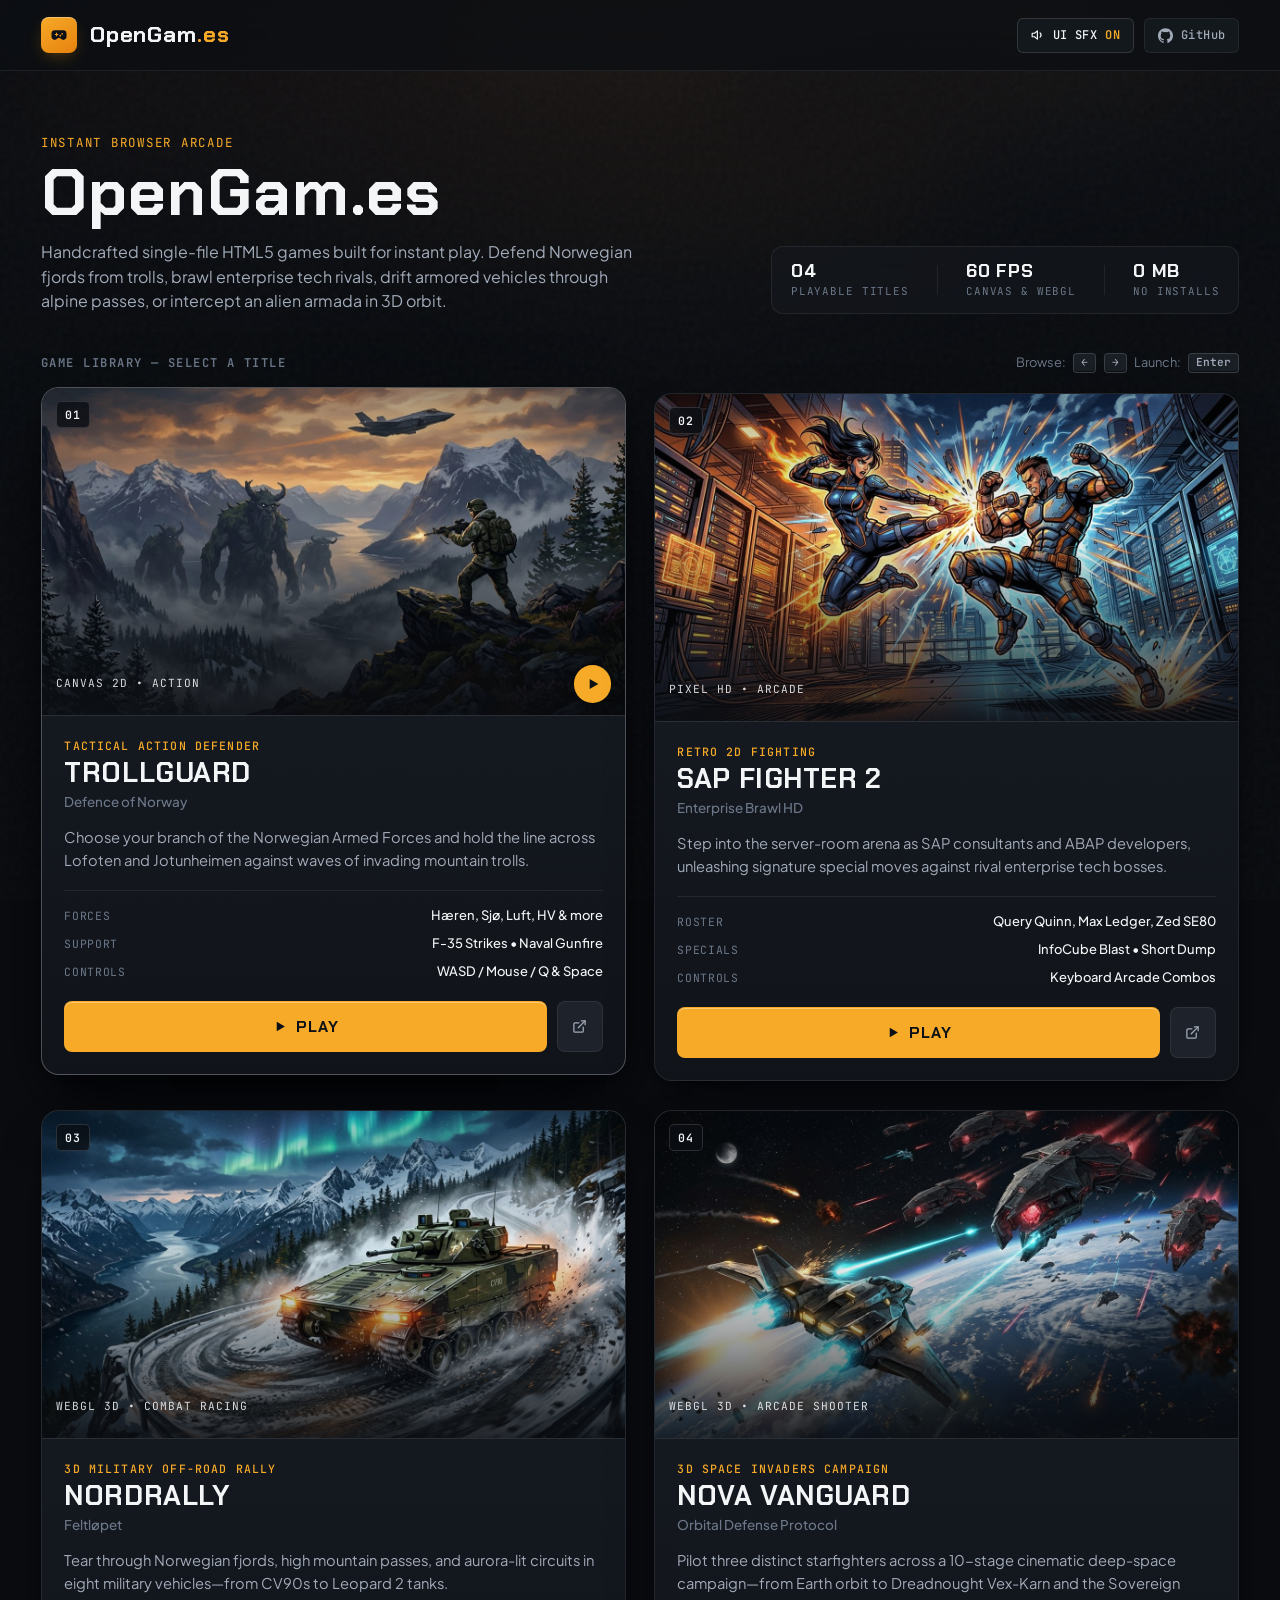
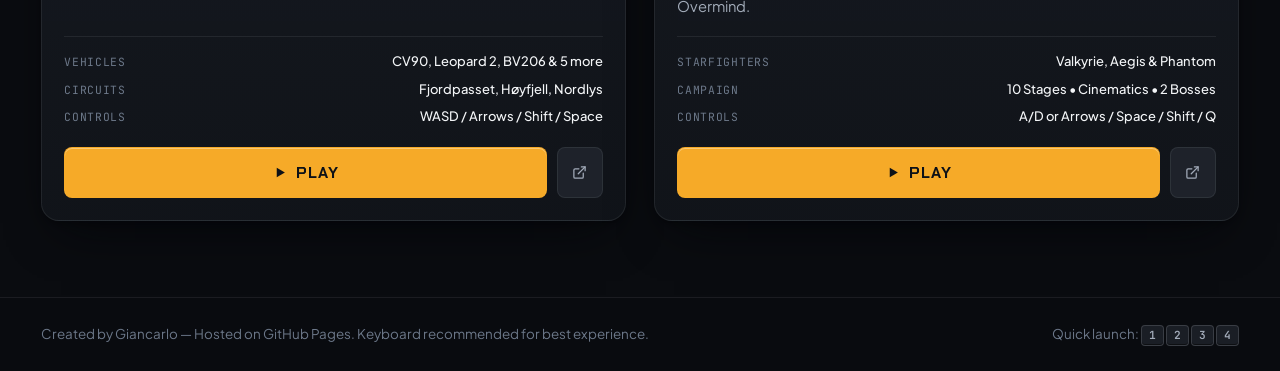
==== commit 45ebfc9e: "Add Nova Vanguard 3D WebGL space shooter and integrate into OpenGam.es portal" ====
--- a/index.html
+++ b/index.html
@@ -4,11 +4,11 @@
   <meta charset="UTF-8" />
   <meta name="viewport" content="width=device-width, initial-scale=1.0" />
   <title>OpenGam.es</title>
-  <meta name="description" content="OpenGam.es — Play Trollguard, SAP Fighter 2, and Nordrally instantly in your browser. Zero downloads, pure HTML5 gaming." />
+  <meta name="description" content="OpenGam.es — Play Trollguard, SAP Fighter 2, Nordrally, and Nova Vanguard instantly in your browser. Zero downloads, pure HTML5 gaming." />
 
   <!-- Open Graph -->
   <meta property="og:title" content="OpenGam.es" />
-  <meta property="og:description" content="Instant-play HTML5 browser games: Trollguard, SAP Fighter 2, and Nordrally. Pick a title and press play." />
+  <meta property="og:description" content="Instant-play HTML5 browser games: Trollguard, SAP Fighter 2, Nordrally, and Nova Vanguard. Pick a title and press play." />
   <meta property="og:type" content="website" />
   <meta property="og:image" content="./assets/trollguard.jpg" />
 
@@ -40,6 +40,11 @@
       data-ambient="nordrally"
       style="background-image: url('./assets/nordrally.jpg');"
     ></div>
+    <div
+      class="ambient-layer"
+      data-ambient="nova-vanguard"
+      style="background-image: url('./assets/nova-vanguard.jpg');"
+    ></div>
     <div class="ambient-vignette"></div>
   </div>
 
@@ -93,13 +98,13 @@
           <p class="hero-kicker">Instant Browser Arcade</p>
           <h1 class="hero-title" id="portal-heading">OpenGam.es</h1>
           <p class="hero-subtitle">
-            Handcrafted single-file HTML5 games built for instant play. Defend Norwegian fjords from trolls, brawl enterprise tech rivals, or drift armored vehicles through alpine passes.
+            Handcrafted single-file HTML5 games built for instant play. Defend Norwegian fjords from trolls, brawl enterprise tech rivals, drift armored vehicles through alpine passes, or intercept an alien armada in 3D orbit.
           </p>
         </div>
 
         <div class="hero-telemetry" aria-label="Platform highlights">
           <div class="telemetry-stat">
-            <span class="stat-value">03</span>
+            <span class="stat-value">04</span>
             <span class="stat-label">Playable Titles</span>
           </div>
           <div class="telemetry-divider" aria-hidden="true"></div>
@@ -395,6 +400,94 @@
             </div>
           </article>
 
+          <!-- 04: NOVA VANGUARD -->
+          <article class="game-card" id="card-nova-vanguard" data-game="nova-vanguard" tabindex="0">
+            <div class="card-media">
+              <a
+                href="./games/Nova_Vanguard.html"
+                class="card-media-link"
+                data-launch="nova-vanguard"
+                aria-label="Play Nova Vanguard"
+              >
+                <img
+                  src="./assets/nova-vanguard.jpg"
+                  alt="Nova Vanguard cover artwork showing an angular titanium starfighter firing twin cyan plasma cannons at an alien dreadnought armada descending over sunlit Earth"
+                  class="card-image"
+                  width="1280"
+                  height="714"
+                  loading="eager"
+                />
+              </a>
+
+              <div class="card-hud-top">
+                <span class="card-slot">04</span>
+                <span class="card-recent" data-recent-label="nova-vanguard">Played</span>
+              </div>
+
+              <div class="card-hud-bottom">
+                <span class="card-engine">WebGL 3D &bull; Arcade Shooter</span>
+                <span class="card-play-badge" aria-hidden="true">
+                  <svg width="16" height="16" viewBox="0 0 24 24" fill="currentColor">
+                    <path d="M7 4.5v15l13-7.5L7 4.5z"/>
+                  </svg>
+                </span>
+              </div>
+            </div>
+
+            <div class="card-body">
+              <p class="card-genre">3D Space Invaders Campaign</p>
+              <div class="card-header-row">
+                <h3 class="card-title">Nova Vanguard</h3>
+              </div>
+              <p class="card-subtitle">Orbital Defense Protocol</p>
+              <p class="card-description">
+                Pilot three distinct starfighters across a 10-stage cinematic deep-space campaign—from Earth orbit to Dreadnought Vex-Karn and the Sovereign Overmind.
+              </p>
+
+              <ul class="card-specs">
+                <li>
+                  <span class="spec-key">Starfighters</span>
+                  <span class="spec-val">Valkyrie, Aegis &amp; Phantom</span>
+                </li>
+                <li>
+                  <span class="spec-key">Campaign</span>
+                  <span class="spec-val">10 Stages &bull; Cinematics &bull; 2 Bosses</span>
+                </li>
+                <li>
+                  <span class="spec-key">Controls</span>
+                  <span class="spec-val">A/D or Arrows / Space / Shift / Q</span>
+                </li>
+              </ul>
+
+              <div class="card-actions">
+                <button
+                  type="button"
+                  class="btn btn-primary"
+                  id="play-nova-vanguard"
+                  data-launch="nova-vanguard"
+                >
+                  <svg width="15" height="15" viewBox="0 0 24 24" fill="currentColor" aria-hidden="true">
+                    <path d="M6 4.5v15l13-7.5L6 4.5z"/>
+                  </svg>
+                  <span>Play</span>
+                </button>
+                <a
+                  href="./games/Nova_Vanguard.html"
+                  class="btn btn-secondary"
+                  id="direct-nova-vanguard"
+                  title="Open Nova Vanguard directly as a standalone page"
+                  aria-label="Open Nova Vanguard directly"
+                >
+                  <svg width="15" height="15" viewBox="0 0 24 24" fill="none" stroke="currentColor" stroke-width="2" stroke-linecap="round" stroke-linejoin="round" aria-hidden="true">
+                    <path d="M18 13v6a2 2 0 0 1-2 2H5a2 2 0 0 1-2-2V8a2 2 0 0 1 2-2h6"/>
+                    <polyline points="15 3 21 3 21 9"/>
+                    <line x1="10" y1="14" x2="21" y2="3"/>
+                  </svg>
+                </a>
+              </div>
+            </div>
+          </article>
+
         </div>
       </div>
     </section>
@@ -404,7 +497,7 @@
     <div class="container footer-inner">
       <span>Created by Giancarlo &mdash; Hosted on GitHub Pages. Keyboard recommended for best experience.</span>
       <div class="footer-hints">
-        <span>Quick launch: <kbd class="kbd">1</kbd> <kbd class="kbd">2</kbd> <kbd class="kbd">3</kbd></span>
+        <span>Quick launch: <kbd class="kbd">1</kbd> <kbd class="kbd">2</kbd> <kbd class="kbd">3</kbd> <kbd class="kbd">4</kbd></span>
       </div>
     </div>
   </footer>
@@ -438,6 +531,7 @@
         <button type="button" class="switcher-btn" id="switch-trollguard" data-switch="trollguard" aria-pressed="false">Trollguard</button>
         <button type="button" class="switcher-btn" id="switch-sap-fighter" data-switch="sap-fighter" aria-pressed="false">SAP Fighter 2</button>
         <button type="button" class="switcher-btn" id="switch-nordrally" data-switch="nordrally" aria-pressed="false">Nordrally</button>
+        <button type="button" class="switcher-btn" id="switch-nova-vanguard" data-switch="nova-vanguard" aria-pressed="false">Nova Vanguard</button>
       </div>
 
       <div class="theater-right">
--- a/styles.css
+++ b/styles.css
@@ -385,7 +385,7 @@
 
 .game-grid {
   display: grid;
-  grid-template-columns: repeat(3, minmax(0, 1fr));
+  grid-template-columns: repeat(2, minmax(0, 1fr));
   gap: clamp(1.25rem, 2.2vw, 1.85rem);
 }
 
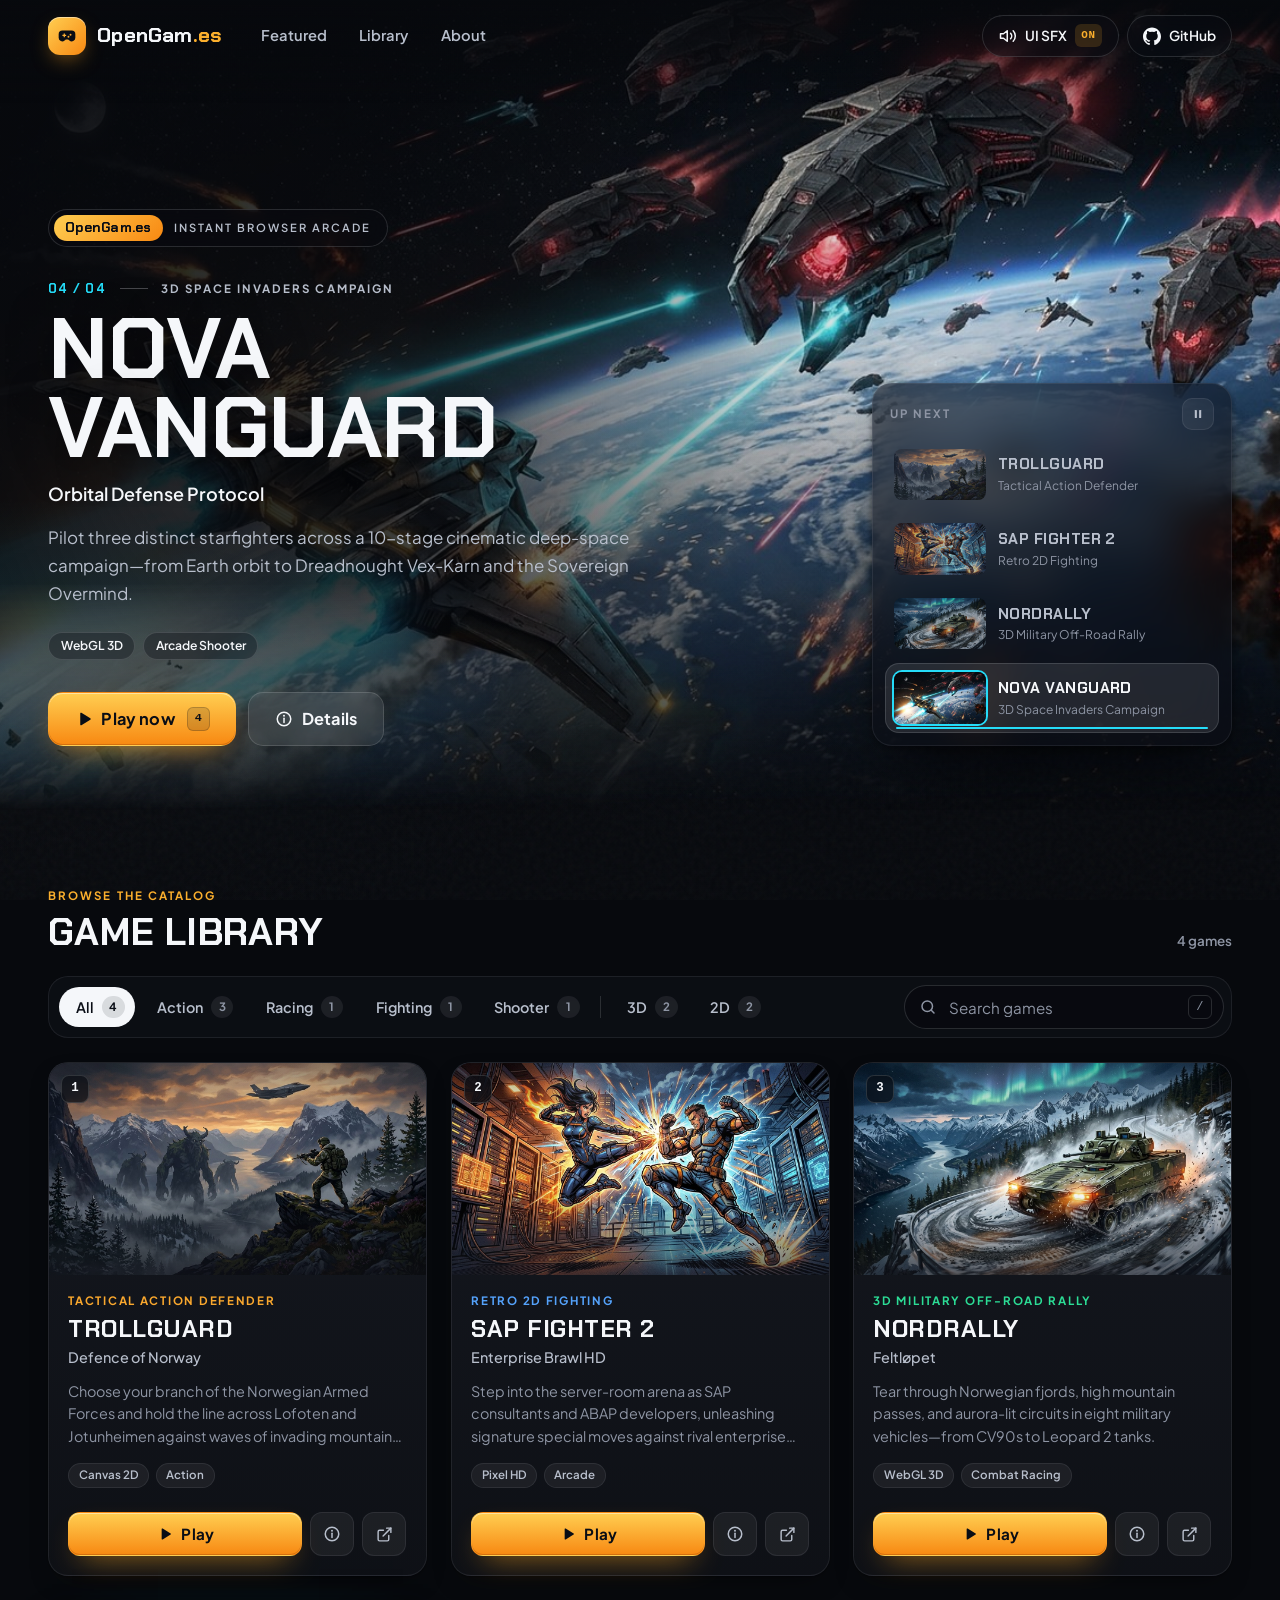
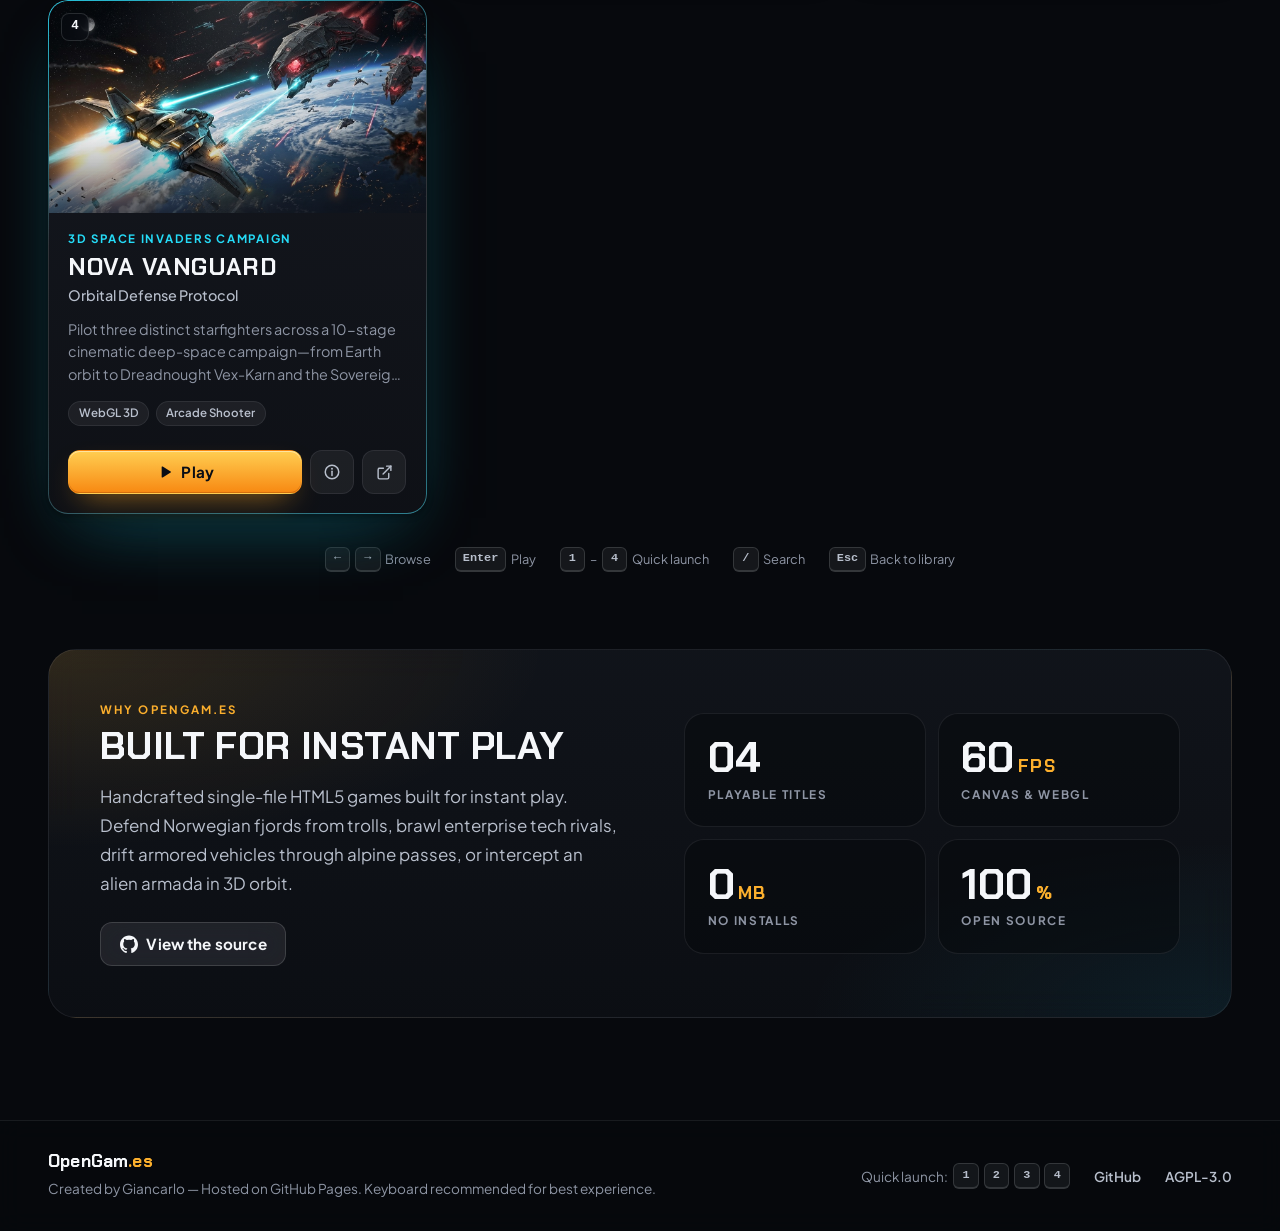
==== commit efc8f375: "feat(portal): redesign as a modern game launcher - Spotlight hero with the selected game's cover as " ====
--- a/index.html
+++ b/index.html
@@ -1,508 +1,512 @@
 <!DOCTYPE html>
-<html lang="en">
+<html lang="en" class="no-js">
 <head>
   <meta charset="UTF-8" />
-  <meta name="viewport" content="width=device-width, initial-scale=1.0" />
-  <title>OpenGam.es</title>
-  <meta name="description" content="OpenGam.es — Play Trollguard, SAP Fighter 2, Nordrally, and Nova Vanguard instantly in your browser. Zero downloads, pure HTML5 gaming." />
-
-  <!-- Open Graph -->
-  <meta property="og:title" content="OpenGam.es" />
+  <meta name="viewport" content="width=device-width, initial-scale=1.0, viewport-fit=cover" />
+  <title>OpenGam.es — Instant-play HTML5 browser games</title>
+  <meta name="description" content="Play Trollguard, SAP Fighter 2, Nordrally, and Nova Vanguard instantly in your browser. Free, open-source HTML5 games: no downloads, no installs, just press play." />
+  <meta name="theme-color" content="#07090d" />
+  <meta name="color-scheme" content="dark" />
+  <script>document.documentElement.className = document.documentElement.className.replace('no-js', 'js');</script>
+
+  <!-- Open Graph / Twitter -->
+  <meta property="og:site_name" content="OpenGam.es" />
+  <meta property="og:title" content="OpenGam.es — Instant-play HTML5 browser games" />
   <meta property="og:description" content="Instant-play HTML5 browser games: Trollguard, SAP Fighter 2, Nordrally, and Nova Vanguard. Pick a title and press play." />
   <meta property="og:type" content="website" />
   <meta property="og:image" content="./assets/trollguard.jpg" />
+  <meta property="og:image:width" content="1280" />
+  <meta property="og:image:height" content="714" />
+  <meta property="og:image:alt" content="Trollguard cover artwork: a Norwegian soldier facing giant mountain trolls in a twilight fjord" />
+  <meta name="twitter:card" content="summary_large_image" />
+  <meta name="twitter:title" content="OpenGam.es — Instant-play HTML5 browser games" />
+  <meta name="twitter:description" content="Trollguard, SAP Fighter 2, Nordrally, and Nova Vanguard. No downloads, no installs, just press play." />
+  <meta name="twitter:image" content="./assets/trollguard.jpg" />
 
   <!-- Inline SVG Favicon -->
-  <link rel="icon" type="image/svg+xml" href="data:image/svg+xml,%3Csvg xmlns='http://www.w3.org/2000/svg' viewBox='0 0 64 64'%3E%3Crect width='64' height='64' rx='14' fill='%230a0d12'/%3E%3Crect x='6' y='6' width='52' height='52' rx='10' fill='%23f5a623'/%3E%3Cpath d='M25 20v24l20-12-20-12z' fill='%230a0d12'/%3E%3C/svg%3E" />
+  <link rel="icon" type="image/svg+xml" href="data:image/svg+xml,%3Csvg xmlns='http://www.w3.org/2000/svg' viewBox='0 0 64 64'%3E%3Cdefs%3E%3ClinearGradient id='g' x1='0' y1='0' x2='1' y2='1'%3E%3Cstop offset='0' stop-color='%23ffc65c'/%3E%3Cstop offset='1' stop-color='%23f08a1c'/%3E%3C/linearGradient%3E%3C/defs%3E%3Crect width='64' height='64' rx='16' fill='url(%23g)'/%3E%3Cpath d='M25 19.5v25l20.5-12.5z' fill='%2307090d'/%3E%3C/svg%3E" />
 
   <!-- Fonts -->
   <link rel="preconnect" href="https://fonts.googleapis.com" />
   <link rel="preconnect" href="https://fonts.gstatic.com" crossorigin />
-  <link href="https://fonts.googleapis.com/css2?family=Chakra+Petch:wght@600;700&family=JetBrains+Mono:wght@500;600&family=Plus+Jakarta+Sans:wght@400;500;600;700&display=swap" rel="stylesheet" />
+  <link href="https://fonts.googleapis.com/css2?family=Chakra+Petch:wght@600;700&family=Plus+Jakarta+Sans:wght@400;500;600;700;800&display=swap" rel="stylesheet" />
 
   <link rel="stylesheet" href="./styles.css" />
 </head>
 <body>
-  <!-- Console-Style Dynamic Ambient Cover Backdrop -->
+  <!-- Icon sprite -->
+  <svg class="icon-sprite" aria-hidden="true" focusable="false">
+    <symbol id="i-play" viewBox="0 0 24 24"><path fill="currentColor" d="M7 4.6v14.8a1 1 0 0 0 1.52.85l11.9-7.4a1 1 0 0 0 0-1.7L8.52 3.75A1 1 0 0 0 7 4.6z"/></symbol>
+    <symbol id="i-info" viewBox="0 0 24 24"><g fill="none" stroke="currentColor" stroke-width="2" stroke-linecap="round"><circle cx="12" cy="12" r="9"/><path d="M12 11v5.5"/><path d="M12 7.6v.1" stroke-width="2.6"/></g></symbol>
+    <symbol id="i-external" viewBox="0 0 24 24"><g fill="none" stroke="currentColor" stroke-width="2" stroke-linecap="round" stroke-linejoin="round"><path d="M18 13.5V19a2 2 0 0 1-2 2H5a2 2 0 0 1-2-2V8a2 2 0 0 1 2-2h5.5"/><path d="M15 3h6v6"/><path d="M10 14 21 3"/></g></symbol>
+    <symbol id="i-back" viewBox="0 0 24 24"><g fill="none" stroke="currentColor" stroke-width="2.2" stroke-linecap="round" stroke-linejoin="round"><path d="M19 12H5"/><path d="m12 19-7-7 7-7"/></g></symbol>
+    <symbol id="i-restart" viewBox="0 0 24 24"><g fill="none" stroke="currentColor" stroke-width="2" stroke-linecap="round" stroke-linejoin="round"><path d="M3 12a9 9 0 1 0 2.64-6.36L3 8.3"/><path d="M3 3v5.3h5.3"/></g></symbol>
+    <symbol id="i-expand" viewBox="0 0 24 24"><g fill="none" stroke="currentColor" stroke-width="2" stroke-linecap="round" stroke-linejoin="round"><path d="M15 3h6v6"/><path d="M9 21H3v-6"/><path d="M21 3l-7 7"/><path d="M3 21l7-7"/></g></symbol>
+    <symbol id="i-shrink" viewBox="0 0 24 24"><g fill="none" stroke="currentColor" stroke-width="2" stroke-linecap="round" stroke-linejoin="round"><path d="M4 14h6v6"/><path d="M20 10h-6V4"/><path d="M14 10l7-7"/><path d="M3 21l7-7"/></g></symbol>
+    <symbol id="i-sound-on" viewBox="0 0 24 24"><g fill="none" stroke="currentColor" stroke-width="2" stroke-linecap="round" stroke-linejoin="round"><path d="M11 5 6 9H2v6h4l5 4z"/><path d="M15.5 8.5a5 5 0 0 1 0 7"/><path d="M18.9 5.1a9.8 9.8 0 0 1 0 13.8"/></g></symbol>
+    <symbol id="i-sound-off" viewBox="0 0 24 24"><g fill="none" stroke="currentColor" stroke-width="2" stroke-linecap="round" stroke-linejoin="round"><path d="M11 5 6 9H2v6h4l5 4z"/><path d="m22 9-6 6"/><path d="m16 9 6 6"/></g></symbol>
+    <symbol id="i-github" viewBox="0 0 24 24"><path fill="currentColor" d="M12 .5C5.37.5 0 5.87 0 12.5c0 5.3 3.44 9.8 8.21 11.39.6.11.82-.26.82-.58v-2.03c-3.34.73-4.04-1.61-4.04-1.61-.55-1.39-1.33-1.76-1.33-1.76-1.09-.74.08-.73.08-.73 1.2.09 1.84 1.24 1.84 1.24 1.07 1.83 2.81 1.3 3.49 1 .11-.78.42-1.3.76-1.6-2.66-.3-5.47-1.33-5.47-5.93 0-1.31.47-2.38 1.24-3.22-.12-.3-.54-1.52.12-3.18 0 0 1.01-.32 3.3 1.23a11.5 11.5 0 0 1 6 0c2.29-1.55 3.3-1.23 3.3-1.23.66 1.66.24 2.88.12 3.18.77.84 1.24 1.91 1.24 3.22 0 4.61-2.81 5.62-5.48 5.92.43.37.81 1.1.81 2.22v3.29c0 .32.22.7.83.58C20.57 22.3 24 17.8 24 12.5 24 5.87 18.63.5 12 .5z"/></symbol>
+    <symbol id="i-search" viewBox="0 0 24 24"><g fill="none" stroke="currentColor" stroke-width="2" stroke-linecap="round"><circle cx="11" cy="11" r="7"/><path d="m20 20-3.6-3.6"/></g></symbol>
+    <symbol id="i-pause" viewBox="0 0 24 24"><g fill="currentColor"><rect x="6.5" y="5" width="3.6" height="14" rx="1.2"/><rect x="13.9" y="5" width="3.6" height="14" rx="1.2"/></g></symbol>
+    <symbol id="i-close" viewBox="0 0 24 24"><g fill="none" stroke="currentColor" stroke-width="2.2" stroke-linecap="round"><path d="M6 6l12 12"/><path d="M18 6 6 18"/></g></symbol>
+    <symbol id="i-keyboard" viewBox="0 0 24 24"><g fill="none" stroke="currentColor" stroke-width="1.8" stroke-linecap="round" stroke-linejoin="round"><rect x="2" y="6" width="20" height="12" rx="2.5"/><path d="M6 10h.01M10 10h.01M14 10h.01M18 10h.01M7 14h10"/></g></symbol>
+    <symbol id="i-pad" viewBox="0 0 24 24"><path fill="currentColor" d="M6.5 5.5A4.5 4.5 0 0 0 2 10v4.2a4.3 4.3 0 0 0 7.1 3.25l1.55-1.35h2.7l1.55 1.35A4.3 4.3 0 0 0 22 14.2V10a4.5 4.5 0 0 0-4.5-4.5h-11ZM8 9h1.5v1.5H11V12H9.5v1.5H8V12H6.5v-1.5H8V9Zm8.25.25a1.15 1.15 0 1 1 0 2.3 1.15 1.15 0 0 1 0-2.3Zm-2.5 2.5a1.15 1.15 0 1 1 0 2.3 1.15 1.15 0 0 1 0-2.3Z"/></symbol>
+  </svg>
+
+  <!-- Dynamic ambient cover backdrop (follows the selected game) -->
   <div class="ambient-backdrop" id="ambient-backdrop" aria-hidden="true">
-    <div
-      class="ambient-layer is-active"
-      data-ambient="trollguard"
-      style="background-image: url('./assets/trollguard.jpg');"
-    ></div>
-    <div
-      class="ambient-layer"
-      data-ambient="sap-fighter"
-      style="background-image: url('./assets/sap-fighter.jpg');"
-    ></div>
-    <div
-      class="ambient-layer"
-      data-ambient="nordrally"
-      style="background-image: url('./assets/nordrally.jpg');"
-    ></div>
-    <div
-      class="ambient-layer"
-      data-ambient="nova-vanguard"
-      style="background-image: url('./assets/nova-vanguard.jpg');"
-    ></div>
+    <div class="ambient-layer is-active" data-ambient="trollguard" style="background-image: url('./assets/trollguard.jpg');"></div>
+    <div class="ambient-layer" data-ambient="sap-fighter" style="background-image: url('./assets/sap-fighter.jpg');"></div>
+    <div class="ambient-layer" data-ambient="nordrally" style="background-image: url('./assets/nordrally.jpg');"></div>
+    <div class="ambient-layer" data-ambient="nova-vanguard" style="background-image: url('./assets/nova-vanguard.jpg');"></div>
     <div class="ambient-vignette"></div>
   </div>
 
-  <header class="site-header">
+  <div class="scroll-sentinel" id="scroll-sentinel" aria-hidden="true"></div>
+
+  <header class="site-header" id="site-header">
+    <a class="skip-link" href="#library">Skip to game library</a>
     <div class="container header-inner">
-      <a href="./" class="brand" id="brand-home" aria-label="OpenGam.es Home">
-        <span class="brand-mark" aria-hidden="true">
-          <svg width="18" height="18" viewBox="0 0 24 24" fill="currentColor">
-            <path d="M6.5 5.5A4.5 4.5 0 0 0 2 10v4.2a4.3 4.3 0 0 0 7.1 3.25l1.55-1.35h2.7l1.55 1.35A4.3 4.3 0 0 0 22 14.2V10a4.5 4.5 0 0 0-4.5-4.5h-11ZM8 9h1.5v1.5H11V12H9.5v1.5H8V12H6.5v-1.5H8V9Zm8.25.25a1.15 1.15 0 1 1 0 2.3 1.15 1.15 0 0 1 0-2.3Zm-2.5 2.5a1.15 1.15 0 1 1 0 2.3 1.15 1.15 0 0 1 0-2.3Z"/>
-          </svg>
-        </span>
+      <a href="./" class="brand" id="brand-home" aria-label="OpenGam.es home">
+        <span class="brand-mark" aria-hidden="true"><svg width="20" height="20"><use href="#i-pad"/></svg></span>
         <span class="brand-wordmark">OpenGam<span class="brand-tld">.es</span></span>
       </a>
+
+      <nav class="header-nav" aria-label="Primary">
+        <a href="#spotlight">Featured</a>
+        <a href="#library">Library</a>
+        <a href="#about">About</a>
+      </nav>
 
       <div class="header-controls">
         <button
           type="button"
-          class="hud-pill"
+          class="hud-btn"
           id="sfx-toggle-btn"
           aria-pressed="true"
+          aria-label="Launcher UI sound effects"
           title="Toggle launcher UI sound effects"
         >
-          <svg width="14" height="14" viewBox="0 0 24 24" fill="none" stroke="currentColor" stroke-width="2" stroke-linecap="round" stroke-linejoin="round" aria-hidden="true">
-            <polygon points="11 5 6 9 2 9 2 15 6 15 11 19 11 5"/>
-            <path d="M15.54 8.46a5 5 0 0 1 0 7.07"/>
-          </svg>
-          <span>UI SFX</span>
-          <span class="sfx-indicator" id="sfx-indicator">ON</span>
+          <svg class="icon-sound-on" width="18" height="18" aria-hidden="true"><use href="#i-sound-on"/></svg>
+          <svg class="icon-sound-off" width="18" height="18" aria-hidden="true"><use href="#i-sound-off"/></svg>
+          <span class="hud-btn-label" aria-hidden="true">UI SFX</span>
+          <span class="sfx-indicator" id="sfx-indicator" aria-hidden="true">ON</span>
         </button>
 
         <a
           href="https://github.com/gm-opencode/spill-samling"
           target="_blank"
           rel="noopener noreferrer"
-          class="hud-pill"
+          class="hud-btn"
           id="github-repo-link"
+          aria-label="OpenGam.es source code on GitHub (opens in a new tab)"
         >
-          <svg width="15" height="15" viewBox="0 0 24 24" fill="currentColor" aria-hidden="true">
-            <path d="M12 0.5C5.37 0.5 0 5.87 0 12.5c0 5.3 3.44 9.8 8.21 11.39.6.11.82-.26.82-.58v-2.03c-3.34.73-4.04-1.61-4.04-1.61-.55-1.39-1.33-1.76-1.33-1.76-1.09-.74.08-.73.08-.73 1.2.09 1.84 1.24 1.84 1.24 1.07 1.83 2.81 1.3 3.49 1 .11-.78.42-1.3.76-1.6-2.66-.3-5.47-1.33-5.47-5.93 0-1.31.47-2.38 1.24-3.22-.12-.3-.54-1.52.12-3.18 0 0 1.01-.32 3.3 1.23a11.5 11.5 0 0 1 6 0c2.29-1.55 3.3-1.23 3.3-1.23.66 1.66.24 2.88.12 3.18.77.84 1.24 1.91 1.24 3.22 0 4.61-2.81 5.62-5.48 5.92.43.37.81 1.1.81 2.22v3.29c0 .32.22.7.83.58C20.57 22.3 24 17.8 24 12.5 24 5.87 18.63 0.5 12 0.5z"/>
-          </svg>
-          <span>GitHub</span>
+          <svg width="18" height="18" aria-hidden="true"><use href="#i-github"/></svg>
+          <span class="hud-btn-label" aria-hidden="true">GitHub</span>
         </a>
       </div>
     </div>
   </header>
 
-  <main>
-    <section class="hero" aria-labelledby="portal-heading">
-      <div class="container hero-layout">
-        <div class="hero-copy">
-          <p class="hero-kicker">Instant Browser Arcade</p>
-          <h1 class="hero-title" id="portal-heading">OpenGam.es</h1>
-          <p class="hero-subtitle">
-            Handcrafted single-file HTML5 games built for instant play. Defend Norwegian fjords from trolls, brawl enterprise tech rivals, drift armored vehicles through alpine passes, or intercept an alien armada in 3D orbit.
-          </p>
-        </div>
-
-        <div class="hero-telemetry" aria-label="Platform highlights">
-          <div class="telemetry-stat">
-            <span class="stat-value">04</span>
-            <span class="stat-label">Playable Titles</span>
+  <main id="main">
+    <!-- Featured spotlight -->
+    <section class="spotlight" id="spotlight" aria-roledescription="carousel" aria-label="Featured games">
+      <div class="spotlight-art" id="spotlight-art" aria-hidden="true">
+        <img
+          class="spotlight-img is-active"
+          data-art="trollguard"
+          src="./assets/trollguard.jpg"
+          alt=""
+          width="1280"
+          height="714"
+          fetchpriority="high"
+          decoding="async"
+        />
+      </div>
+      <div class="spotlight-scrim" aria-hidden="true"></div>
+
+      <div class="container spotlight-inner">
+        <div class="spotlight-main">
+          <h1 class="site-title">
+            <span class="site-title-brand">OpenGam.es</span>
+            <span class="site-title-tag">Instant Browser Arcade</span>
+          </h1>
+
+          <div class="spotlight-content" id="spotlight-content" aria-live="off">
+            <p class="spotlight-eyebrow">
+              <span class="spotlight-index" id="spotlight-index">Featured</span>
+              <span class="spotlight-genre" id="spotlight-genre">Tactical Action Defender</span>
+            </p>
+            <h2 class="spotlight-title" id="spotlight-title">Trollguard</h2>
+            <p class="spotlight-subtitle">
+              <span id="spotlight-subtitle">Defence of Norway</span>
+              <span class="spotlight-played" id="spotlight-played" hidden></span>
+            </p>
+            <p class="spotlight-pitch" id="spotlight-pitch">
+              Choose your branch of the Norwegian Armed Forces and hold the line across Lofoten and Jotunheimen against waves of invading mountain trolls.
+            </p>
+            <ul class="tag-list" id="spotlight-tags" aria-label="Tags">
+              <li class="tag">Canvas 2D</li>
+              <li class="tag">Action</li>
+            </ul>
+            <div class="spotlight-actions">
+              <a class="btn btn-primary btn-lg" id="spotlight-play" href="./games/Trollguard.html" data-launch="trollguard">
+                <svg width="18" height="18" aria-hidden="true"><use href="#i-play"/></svg>
+                <span>Play now</span>
+                <kbd class="btn-kbd js-only" id="spotlight-hotkey" aria-hidden="true">1</kbd>
+              </a>
+              <button type="button" class="btn btn-glass btn-lg js-only" id="spotlight-details" data-details="trollguard" aria-haspopup="dialog">
+                <svg width="18" height="18" aria-hidden="true"><use href="#i-info"/></svg>
+                <span>Details</span>
+              </button>
+            </div>
           </div>
-          <div class="telemetry-divider" aria-hidden="true"></div>
-          <div class="telemetry-stat">
-            <span class="stat-value">60 FPS</span>
-            <span class="stat-label">Canvas &amp; WebGL</span>
+        </div>
+
+        <div class="spotlight-rail js-only" id="spotlight-rail">
+          <div class="rail-head">
+            <span class="rail-label">Up next</span>
+            <button type="button" class="rail-pause" id="spotlight-pause" aria-pressed="false" aria-label="Pause featured rotation">
+              <svg class="icon-pause" width="14" height="14" aria-hidden="true"><use href="#i-pause"/></svg>
+              <svg class="icon-resume" width="14" height="14" aria-hidden="true"><use href="#i-play"/></svg>
+            </button>
           </div>
-          <div class="telemetry-divider" aria-hidden="true"></div>
-          <div class="telemetry-stat">
-            <span class="stat-value">0 MB</span>
-            <span class="stat-label">No Installs</span>
+          <div class="rail-list" id="rail-list" role="group" aria-label="Choose featured game"></div>
+        </div>
+      </div>
+    </section>
+
+    <!-- Continue playing (rendered from opengames_played_history) -->
+    <section class="section continue" id="continue" aria-labelledby="continue-heading" hidden>
+      <div class="container">
+        <div class="section-head">
+          <div>
+            <p class="eyebrow">Jump back in</p>
+            <h2 class="section-title" id="continue-heading">Continue playing</h2>
           </div>
-        </div>
+          <button type="button" class="link-btn" id="clear-history">Clear history</button>
+        </div>
+        <ol class="continue-list" id="continue-list"></ol>
       </div>
     </section>
 
-    <section class="catalog" aria-label="Game library">
+    <!-- Game library -->
+    <section class="section library" id="library" aria-labelledby="library-heading">
       <div class="container">
-        <div class="catalog-bar">
-          <h2 class="catalog-heading">Game Library &mdash; Select a Title</h2>
-          <div class="nav-hint">
-            <span>Browse:</span>
-            <kbd class="kbd">&larr;</kbd>
-            <kbd class="kbd">&rarr;</kbd>
-            <span>Launch:</span>
-            <kbd class="kbd">Enter</kbd>
+        <div class="section-head">
+          <div>
+            <p class="eyebrow">Browse the catalog</p>
+            <h2 class="section-title" id="library-heading">Game Library</h2>
           </div>
+          <p class="library-count" id="library-count" aria-live="polite">4 games</p>
+        </div>
+
+        <div class="library-toolbar js-only">
+          <div class="filter-chips" id="filter-chips" role="group" aria-label="Filter games by genre or graphics">
+            <button type="button" class="chip" data-filter="all" aria-pressed="true">All</button>
+            <button type="button" class="chip" data-filter="action" aria-pressed="false">Action</button>
+            <button type="button" class="chip" data-filter="racing" aria-pressed="false">Racing</button>
+            <button type="button" class="chip" data-filter="fighting" aria-pressed="false">Fighting</button>
+            <button type="button" class="chip" data-filter="shooter" aria-pressed="false">Shooter</button>
+            <span class="chip-divider" aria-hidden="true"></span>
+            <button type="button" class="chip" data-filter="3d" aria-pressed="false">3D</button>
+            <button type="button" class="chip" data-filter="2d" aria-pressed="false">2D</button>
+          </div>
+          <div class="search">
+            <svg class="search-icon" width="18" height="18" aria-hidden="true"><use href="#i-search"/></svg>
+            <label class="sr-only" for="library-search">Search games</label>
+            <input type="search" id="library-search" class="search-input" placeholder="Search games" autocomplete="off" spellcheck="false" />
+            <kbd class="search-kbd" aria-hidden="true">/</kbd>
+          </div>
         </div>
 
         <div class="game-grid" id="game-grid">
 
           <!-- 01: TROLLGUARD -->
-          <article class="game-card is-selected" id="card-trollguard" data-game="trollguard" tabindex="0">
-            <div class="card-media">
-              <a
-                href="./games/Trollguard.html"
-                class="card-media-link"
-                data-launch="trollguard"
-                aria-label="Play Trollguard"
-              >
-                <img
-                  src="./assets/trollguard.jpg"
-                  alt="Trollguard cover artwork showing a Norwegian soldier facing giant mountain trolls in a twilight fjord with an F-35 overhead"
-                  class="card-image"
-                  width="1280"
-                  height="714"
-                  loading="eager"
-                />
-              </a>
-
-              <div class="card-hud-top">
-                <span class="card-slot">01</span>
+          <article class="game-card is-selected" id="card-trollguard" data-game="trollguard" data-genres="action defense 2d" style="--game-accent: hsl(36 95% 58%);">
+            <a href="./games/Trollguard.html" class="card-cover" data-launch="trollguard" tabindex="-1" aria-label="Play Trollguard">
+              <img
+                src="./assets/trollguard.jpg"
+                alt="Trollguard cover artwork showing a Norwegian soldier facing giant mountain trolls in a twilight fjord with an F-35 overhead"
+                width="1280"
+                height="714"
+                loading="lazy"
+                decoding="async"
+              />
+              <span class="card-badges">
+                <kbd class="card-slot" title="Quick launch key">1</kbd>
                 <span class="card-recent" data-recent-label="trollguard">Played</span>
-              </div>
-
-              <div class="card-hud-bottom">
-                <span class="card-engine">Canvas 2D &bull; Action</span>
-                <span class="card-play-badge" aria-hidden="true">
-                  <svg width="16" height="16" viewBox="0 0 24 24" fill="currentColor">
-                    <path d="M7 4.5v15l13-7.5L7 4.5z"/>
-                  </svg>
-                </span>
-              </div>
-            </div>
+              </span>
+              <span class="card-play-overlay" aria-hidden="true"><svg width="22" height="22"><use href="#i-play"/></svg></span>
+            </a>
 
             <div class="card-body">
               <p class="card-genre">Tactical Action Defender</p>
-              <div class="card-header-row">
-                <h3 class="card-title">Trollguard</h3>
-              </div>
+              <h3 class="card-title">Trollguard</h3>
               <p class="card-subtitle">Defence of Norway</p>
               <p class="card-description">
                 Choose your branch of the Norwegian Armed Forces and hold the line across Lofoten and Jotunheimen against waves of invading mountain trolls.
               </p>
-
-              <ul class="card-specs">
-                <li>
-                  <span class="spec-key">Forces</span>
-                  <span class="spec-val">Hæren, Sjø, Luft, HV &amp; more</span>
-                </li>
-                <li>
-                  <span class="spec-key">Support</span>
-                  <span class="spec-val">F-35 Strikes &bull; Naval Gunfire</span>
-                </li>
-                <li>
-                  <span class="spec-key">Controls</span>
-                  <span class="spec-val">WASD / Mouse / Q &amp; Space</span>
-                </li>
+              <ul class="tag-list card-tags" aria-label="Tags">
+                <li class="tag">Canvas 2D</li>
+                <li class="tag">Action</li>
               </ul>
-
+              <dl class="card-specs">
+                <div><dt>Forces</dt><dd>Hæren, Sjø, Luft, HV &amp; more</dd></div>
+                <div><dt>Support</dt><dd>F-35 Strikes &bull; Naval Gunfire</dd></div>
+                <div><dt>Controls</dt><dd>WASD / Mouse / Q &amp; Space</dd></div>
+              </dl>
               <div class="card-actions">
-                <button
-                  type="button"
-                  class="btn btn-primary"
-                  id="play-trollguard"
-                  data-launch="trollguard"
-                >
-                  <svg width="15" height="15" viewBox="0 0 24 24" fill="currentColor" aria-hidden="true">
-                    <path d="M6 4.5v15l13-7.5L6 4.5z"/>
-                  </svg>
+                <a href="./games/Trollguard.html" class="btn btn-primary btn-play" id="play-trollguard" data-launch="trollguard" aria-label="Play Trollguard">
+                  <svg width="16" height="16" aria-hidden="true"><use href="#i-play"/></svg>
                   <span>Play</span>
+                </a>
+                <button type="button" class="btn btn-icon js-only" data-details="trollguard" aria-haspopup="dialog" aria-label="Trollguard details" title="Details">
+                  <svg width="18" height="18" aria-hidden="true"><use href="#i-info"/></svg>
                 </button>
-                <a
-                  href="./games/Trollguard.html"
-                  class="btn btn-secondary"
-                  id="direct-trollguard"
-                  title="Open Trollguard directly as a standalone page"
-                  aria-label="Open Trollguard directly"
-                >
-                  <svg width="15" height="15" viewBox="0 0 24 24" fill="none" stroke="currentColor" stroke-width="2" stroke-linecap="round" stroke-linejoin="round" aria-hidden="true">
-                    <path d="M18 13v6a2 2 0 0 1-2 2H5a2 2 0 0 1-2-2V8a2 2 0 0 1 2-2h6"/>
-                    <polyline points="15 3 21 3 21 9"/>
-                    <line x1="10" y1="14" x2="21" y2="3"/>
-                  </svg>
+                <a href="./games/Trollguard.html" class="btn btn-icon" id="direct-trollguard" aria-label="Open Trollguard as a standalone page" title="Open standalone">
+                  <svg width="17" height="17" aria-hidden="true"><use href="#i-external"/></svg>
                 </a>
               </div>
             </div>
           </article>
 
           <!-- 02: SAP FIGHTER 2 -->
-          <article class="game-card" id="card-sap-fighter" data-game="sap-fighter" tabindex="0">
-            <div class="card-media">
-              <a
-                href="./games/SAP_Fighter_HD.html"
-                class="card-media-link"
-                data-launch="sap-fighter"
-                aria-label="Play SAP Fighter 2"
-              >
-                <img
-                  src="./assets/sap-fighter.jpg"
-                  alt="SAP Fighter 2 cover artwork showing two stylized arcade fighters clashing with energy sparks in a server room arena"
-                  class="card-image"
-                  width="1280"
-                  height="714"
-                  loading="eager"
-                />
-              </a>
-
-              <div class="card-hud-top">
-                <span class="card-slot">02</span>
+          <article class="game-card" id="card-sap-fighter" data-game="sap-fighter" data-genres="fighting arcade 2d" style="--game-accent: hsl(212 96% 66%);">
+            <a href="./games/SAP_Fighter_HD.html" class="card-cover" data-launch="sap-fighter" tabindex="-1" aria-label="Play SAP Fighter 2">
+              <img
+                src="./assets/sap-fighter.jpg"
+                alt="SAP Fighter 2 cover artwork showing two stylized arcade fighters clashing with energy sparks in a server room arena"
+                width="1280"
+                height="714"
+                loading="lazy"
+                decoding="async"
+              />
+              <span class="card-badges">
+                <kbd class="card-slot" title="Quick launch key">2</kbd>
                 <span class="card-recent" data-recent-label="sap-fighter">Played</span>
-              </div>
-
-              <div class="card-hud-bottom">
-                <span class="card-engine">Pixel HD &bull; Arcade</span>
-                <span class="card-play-badge" aria-hidden="true">
-                  <svg width="16" height="16" viewBox="0 0 24 24" fill="currentColor">
-                    <path d="M7 4.5v15l13-7.5L7 4.5z"/>
-                  </svg>
-                </span>
-              </div>
-            </div>
+              </span>
+              <span class="card-play-overlay" aria-hidden="true"><svg width="22" height="22"><use href="#i-play"/></svg></span>
+            </a>
 
             <div class="card-body">
               <p class="card-genre">Retro 2D Fighting</p>
-              <div class="card-header-row">
-                <h3 class="card-title">SAP Fighter 2</h3>
-              </div>
+              <h3 class="card-title">SAP Fighter 2</h3>
               <p class="card-subtitle">Enterprise Brawl HD</p>
               <p class="card-description">
                 Step into the server-room arena as SAP consultants and ABAP developers, unleashing signature special moves against rival enterprise tech bosses.
               </p>
-
-              <ul class="card-specs">
-                <li>
-                  <span class="spec-key">Roster</span>
-                  <span class="spec-val">Query Quinn, Max Ledger, Zed SE80</span>
-                </li>
-                <li>
-                  <span class="spec-key">Specials</span>
-                  <span class="spec-val">InfoCube Blast &bull; Short Dump</span>
-                </li>
-                <li>
-                  <span class="spec-key">Controls</span>
-                  <span class="spec-val">Keyboard Arcade Combos</span>
-                </li>
+              <ul class="tag-list card-tags" aria-label="Tags">
+                <li class="tag">Pixel HD</li>
+                <li class="tag">Arcade</li>
               </ul>
-
+              <dl class="card-specs">
+                <div><dt>Roster</dt><dd>Query Quinn, Max Ledger, Zed SE80</dd></div>
+                <div><dt>Specials</dt><dd>InfoCube Blast &bull; Short Dump</dd></div>
+                <div><dt>Controls</dt><dd>Keyboard Arcade Combos</dd></div>
+              </dl>
               <div class="card-actions">
-                <button
-                  type="button"
-                  class="btn btn-primary"
-                  id="play-sap-fighter"
-                  data-launch="sap-fighter"
-                >
-                  <svg width="15" height="15" viewBox="0 0 24 24" fill="currentColor" aria-hidden="true">
-                    <path d="M6 4.5v15l13-7.5L6 4.5z"/>
-                  </svg>
+                <a href="./games/SAP_Fighter_HD.html" class="btn btn-primary btn-play" id="play-sap-fighter" data-launch="sap-fighter" aria-label="Play SAP Fighter 2">
+                  <svg width="16" height="16" aria-hidden="true"><use href="#i-play"/></svg>
                   <span>Play</span>
+                </a>
+                <button type="button" class="btn btn-icon js-only" data-details="sap-fighter" aria-haspopup="dialog" aria-label="SAP Fighter 2 details" title="Details">
+                  <svg width="18" height="18" aria-hidden="true"><use href="#i-info"/></svg>
                 </button>
-                <a
-                  href="./games/SAP_Fighter_HD.html"
-                  class="btn btn-secondary"
-                  id="direct-sap-fighter"
-                  title="Open SAP Fighter 2 directly as a standalone page"
-                  aria-label="Open SAP Fighter 2 directly"
-                >
-                  <svg width="15" height="15" viewBox="0 0 24 24" fill="none" stroke="currentColor" stroke-width="2" stroke-linecap="round" stroke-linejoin="round" aria-hidden="true">
-                    <path d="M18 13v6a2 2 0 0 1-2 2H5a2 2 0 0 1-2-2V8a2 2 0 0 1 2-2h6"/>
-                    <polyline points="15 3 21 3 21 9"/>
-                    <line x1="10" y1="14" x2="21" y2="3"/>
-                  </svg>
+                <a href="./games/SAP_Fighter_HD.html" class="btn btn-icon" id="direct-sap-fighter" aria-label="Open SAP Fighter 2 as a standalone page" title="Open standalone">
+                  <svg width="17" height="17" aria-hidden="true"><use href="#i-external"/></svg>
                 </a>
               </div>
             </div>
           </article>
 
           <!-- 03: NORDRALLY -->
-          <article class="game-card" id="card-nordrally" data-game="nordrally" tabindex="0">
-            <div class="card-media">
-              <a
-                href="./games/Nordrally.html"
-                class="card-media-link"
-                data-launch="nordrally"
-                aria-label="Play Nordrally"
-              >
-                <img
-                  src="./assets/nordrally.jpg"
-                  alt="Nordrally cover artwork showing a CV90 tracked armored vehicle drifting around a snowy Norwegian fjord mountain hairpin under northern lights"
-                  class="card-image"
-                  width="1280"
-                  height="714"
-                  loading="eager"
-                />
-              </a>
-
-              <div class="card-hud-top">
-                <span class="card-slot">03</span>
+          <article class="game-card" id="card-nordrally" data-game="nordrally" data-genres="racing action 3d" style="--game-accent: hsl(156 72% 52%);">
+            <a href="./games/Nordrally.html" class="card-cover" data-launch="nordrally" tabindex="-1" aria-label="Play Nordrally">
+              <img
+                src="./assets/nordrally.jpg"
+                alt="Nordrally cover artwork showing a CV90 tracked armored vehicle drifting around a snowy Norwegian fjord mountain hairpin under northern lights"
+                width="1280"
+                height="714"
+                loading="lazy"
+                decoding="async"
+              />
+              <span class="card-badges">
+                <kbd class="card-slot" title="Quick launch key">3</kbd>
                 <span class="card-recent" data-recent-label="nordrally">Played</span>
-              </div>
-
-              <div class="card-hud-bottom">
-                <span class="card-engine">WebGL 3D &bull; Combat Racing</span>
-                <span class="card-play-badge" aria-hidden="true">
-                  <svg width="16" height="16" viewBox="0 0 24 24" fill="currentColor">
-                    <path d="M7 4.5v15l13-7.5L7 4.5z"/>
-                  </svg>
-                </span>
-              </div>
-            </div>
+              </span>
+              <span class="card-play-overlay" aria-hidden="true"><svg width="22" height="22"><use href="#i-play"/></svg></span>
+            </a>
 
             <div class="card-body">
               <p class="card-genre">3D Military Off-Road Rally</p>
-              <div class="card-header-row">
-                <h3 class="card-title">Nordrally</h3>
-              </div>
+              <h3 class="card-title">Nordrally</h3>
               <p class="card-subtitle">Feltløpet</p>
               <p class="card-description">
                 Tear through Norwegian fjords, high mountain passes, and aurora-lit circuits in eight military vehicles—from CV90s to Leopard 2 tanks.
               </p>
-
-              <ul class="card-specs">
-                <li>
-                  <span class="spec-key">Vehicles</span>
-                  <span class="spec-val">CV90, Leopard 2, BV206 &amp; 5 more</span>
-                </li>
-                <li>
-                  <span class="spec-key">Circuits</span>
-                  <span class="spec-val">Fjordpasset, Høyfjell, Nordlys</span>
-                </li>
-                <li>
-                  <span class="spec-key">Controls</span>
-                  <span class="spec-val">WASD / Arrows / Shift / Space</span>
-                </li>
+              <ul class="tag-list card-tags" aria-label="Tags">
+                <li class="tag">WebGL 3D</li>
+                <li class="tag">Combat Racing</li>
               </ul>
-
+              <dl class="card-specs">
+                <div><dt>Vehicles</dt><dd>CV90, Leopard 2, BV206 &amp; 5 more</dd></div>
+                <div><dt>Circuits</dt><dd>Fjordpasset, Høyfjell, Nordlys</dd></div>
+                <div><dt>Controls</dt><dd>WASD / Arrows / Shift / Space</dd></div>
+              </dl>
               <div class="card-actions">
-                <button
-                  type="button"
-                  class="btn btn-primary"
-                  id="play-nordrally"
-                  data-launch="nordrally"
-                >
-                  <svg width="15" height="15" viewBox="0 0 24 24" fill="currentColor" aria-hidden="true">
-                    <path d="M6 4.5v15l13-7.5L6 4.5z"/>
-                  </svg>
+                <a href="./games/Nordrally.html" class="btn btn-primary btn-play" id="play-nordrally" data-launch="nordrally" aria-label="Play Nordrally">
+                  <svg width="16" height="16" aria-hidden="true"><use href="#i-play"/></svg>
                   <span>Play</span>
+                </a>
+                <button type="button" class="btn btn-icon js-only" data-details="nordrally" aria-haspopup="dialog" aria-label="Nordrally details" title="Details">
+                  <svg width="18" height="18" aria-hidden="true"><use href="#i-info"/></svg>
                 </button>
-                <a
-                  href="./games/Nordrally.html"
-                  class="btn btn-secondary"
-                  id="direct-nordrally"
-                  title="Open Nordrally directly as a standalone page"
-                  aria-label="Open Nordrally directly"
-                >
-                  <svg width="15" height="15" viewBox="0 0 24 24" fill="none" stroke="currentColor" stroke-width="2" stroke-linecap="round" stroke-linejoin="round" aria-hidden="true">
-                    <path d="M18 13v6a2 2 0 0 1-2 2H5a2 2 0 0 1-2-2V8a2 2 0 0 1 2-2h6"/>
-                    <polyline points="15 3 21 3 21 9"/>
-                    <line x1="10" y1="14" x2="21" y2="3"/>
-                  </svg>
+                <a href="./games/Nordrally.html" class="btn btn-icon" id="direct-nordrally" aria-label="Open Nordrally as a standalone page" title="Open standalone">
+                  <svg width="17" height="17" aria-hidden="true"><use href="#i-external"/></svg>
                 </a>
               </div>
             </div>
           </article>
 
           <!-- 04: NOVA VANGUARD -->
-          <article class="game-card" id="card-nova-vanguard" data-game="nova-vanguard" tabindex="0">
-            <div class="card-media">
-              <a
-                href="./games/Nova_Vanguard.html"
-                class="card-media-link"
-                data-launch="nova-vanguard"
-                aria-label="Play Nova Vanguard"
-              >
-                <img
-                  src="./assets/nova-vanguard.jpg"
-                  alt="Nova Vanguard cover artwork showing an angular titanium starfighter firing twin cyan plasma cannons at an alien dreadnought armada descending over sunlit Earth"
-                  class="card-image"
-                  width="1280"
-                  height="714"
-                  loading="eager"
-                />
-              </a>
-
-              <div class="card-hud-top">
-                <span class="card-slot">04</span>
+          <article class="game-card" id="card-nova-vanguard" data-game="nova-vanguard" data-genres="shooter arcade action 3d space" style="--game-accent: hsl(188 94% 56%);">
+            <a href="./games/Nova_Vanguard.html" class="card-cover" data-launch="nova-vanguard" tabindex="-1" aria-label="Play Nova Vanguard">
+              <img
+                src="./assets/nova-vanguard.jpg"
+                alt="Nova Vanguard cover artwork showing an angular titanium starfighter firing twin cyan plasma cannons at an alien dreadnought armada descending over sunlit Earth"
+                width="1280"
+                height="714"
+                loading="lazy"
+                decoding="async"
+              />
+              <span class="card-badges">
+                <kbd class="card-slot" title="Quick launch key">4</kbd>
                 <span class="card-recent" data-recent-label="nova-vanguard">Played</span>
-              </div>
-
-              <div class="card-hud-bottom">
-                <span class="card-engine">WebGL 3D &bull; Arcade Shooter</span>
-                <span class="card-play-badge" aria-hidden="true">
-                  <svg width="16" height="16" viewBox="0 0 24 24" fill="currentColor">
-                    <path d="M7 4.5v15l13-7.5L7 4.5z"/>
-                  </svg>
-                </span>
-              </div>
-            </div>
+              </span>
+              <span class="card-play-overlay" aria-hidden="true"><svg width="22" height="22"><use href="#i-play"/></svg></span>
+            </a>
 
             <div class="card-body">
               <p class="card-genre">3D Space Invaders Campaign</p>
-              <div class="card-header-row">
-                <h3 class="card-title">Nova Vanguard</h3>
-              </div>
+              <h3 class="card-title">Nova Vanguard</h3>
               <p class="card-subtitle">Orbital Defense Protocol</p>
               <p class="card-description">
                 Pilot three distinct starfighters across a 10-stage cinematic deep-space campaign—from Earth orbit to Dreadnought Vex-Karn and the Sovereign Overmind.
               </p>
-
-              <ul class="card-specs">
-                <li>
-                  <span class="spec-key">Starfighters</span>
-                  <span class="spec-val">Valkyrie, Aegis &amp; Phantom</span>
-                </li>
-                <li>
-                  <span class="spec-key">Campaign</span>
-                  <span class="spec-val">10 Stages &bull; Cinematics &bull; 2 Bosses</span>
-                </li>
-                <li>
-                  <span class="spec-key">Controls</span>
-                  <span class="spec-val">A/D or Arrows / Space / Shift / Q</span>
-                </li>
+              <ul class="tag-list card-tags" aria-label="Tags">
+                <li class="tag">WebGL 3D</li>
+                <li class="tag">Arcade Shooter</li>
               </ul>
-
+              <dl class="card-specs">
+                <div><dt>Starfighters</dt><dd>Valkyrie, Aegis &amp; Phantom</dd></div>
+                <div><dt>Campaign</dt><dd>10 Stages &bull; Cinematics &bull; 2 Bosses</dd></div>
+                <div><dt>Controls</dt><dd>A/D or Arrows / Space / Shift / Q</dd></div>
+              </dl>
               <div class="card-actions">
-                <button
-                  type="button"
-                  class="btn btn-primary"
-                  id="play-nova-vanguard"
-                  data-launch="nova-vanguard"
-                >
-                  <svg width="15" height="15" viewBox="0 0 24 24" fill="currentColor" aria-hidden="true">
-                    <path d="M6 4.5v15l13-7.5L6 4.5z"/>
-                  </svg>
+                <a href="./games/Nova_Vanguard.html" class="btn btn-primary btn-play" id="play-nova-vanguard" data-launch="nova-vanguard" aria-label="Play Nova Vanguard">
+                  <svg width="16" height="16" aria-hidden="true"><use href="#i-play"/></svg>
                   <span>Play</span>
+                </a>
+                <button type="button" class="btn btn-icon js-only" data-details="nova-vanguard" aria-haspopup="dialog" aria-label="Nova Vanguard details" title="Details">
+                  <svg width="18" height="18" aria-hidden="true"><use href="#i-info"/></svg>
                 </button>
-                <a
-                  href="./games/Nova_Vanguard.html"
-                  class="btn btn-secondary"
-                  id="direct-nova-vanguard"
-                  title="Open Nova Vanguard directly as a standalone page"
-                  aria-label="Open Nova Vanguard directly"
-                >
-                  <svg width="15" height="15" viewBox="0 0 24 24" fill="none" stroke="currentColor" stroke-width="2" stroke-linecap="round" stroke-linejoin="round" aria-hidden="true">
-                    <path d="M18 13v6a2 2 0 0 1-2 2H5a2 2 0 0 1-2-2V8a2 2 0 0 1 2-2h6"/>
-                    <polyline points="15 3 21 3 21 9"/>
-                    <line x1="10" y1="14" x2="21" y2="3"/>
-                  </svg>
+                <a href="./games/Nova_Vanguard.html" class="btn btn-icon" id="direct-nova-vanguard" aria-label="Open Nova Vanguard as a standalone page" title="Open standalone">
+                  <svg width="17" height="17" aria-hidden="true"><use href="#i-external"/></svg>
                 </a>
               </div>
             </div>
           </article>
 
         </div>
+
+        <div class="library-empty" id="library-empty" hidden>
+          <p class="library-empty-title">No games match your filters.</p>
+          <button type="button" class="btn btn-glass" id="library-reset">Show all games</button>
+        </div>
+
+        <p class="nav-hint js-only" aria-hidden="true">
+          <span><kbd class="kbd">&larr;</kbd><kbd class="kbd">&rarr;</kbd> Browse</span>
+          <span><kbd class="kbd">Enter</kbd> Play</span>
+          <span><kbd class="kbd">1</kbd>&ndash;<kbd class="kbd">4</kbd> Quick launch</span>
+          <span><kbd class="kbd">/</kbd> Search</span>
+          <span><kbd class="kbd">Esc</kbd> Back to library</span>
+        </p>
+      </div>
+    </section>
+
+    <!-- About -->
+    <section class="section about" id="about" aria-labelledby="about-heading">
+      <div class="container">
+        <div class="about-inner">
+        <div class="about-copy">
+          <p class="eyebrow">Why OpenGam.es</p>
+          <h2 class="section-title" id="about-heading">Built for instant play</h2>
+          <p class="about-text">
+            Handcrafted single-file HTML5 games built for instant play. Defend Norwegian fjords from trolls, brawl enterprise tech rivals, drift armored vehicles through alpine passes, or intercept an alien armada in 3D orbit.
+          </p>
+          <a class="btn btn-glass" href="https://github.com/gm-opencode/spill-samling" target="_blank" rel="noopener noreferrer">
+            <svg width="18" height="18" aria-hidden="true"><use href="#i-github"/></svg>
+            <span>View the source</span>
+          </a>
+        </div>
+        <ul class="stats" aria-label="Platform highlights">
+          <li class="stat"><span class="stat-value" data-game-count>04</span><span class="stat-label">Playable titles</span></li>
+          <li class="stat"><span class="stat-value">60<small>FPS</small></span><span class="stat-label">Canvas &amp; WebGL</span></li>
+          <li class="stat"><span class="stat-value">0<small>MB</small></span><span class="stat-label">No installs</span></li>
+          <li class="stat"><span class="stat-value">100<small>%</small></span><span class="stat-label">Open source</span></li>
+        </ul>
+        </div>
       </div>
     </section>
   </main>
 
-  <footer class="site-footer">
+  <footer class="site-footer" id="site-footer">
     <div class="container footer-inner">
-      <span>Created by Giancarlo &mdash; Hosted on GitHub Pages. Keyboard recommended for best experience.</span>
-      <div class="footer-hints">
-        <span>Quick launch: <kbd class="kbd">1</kbd> <kbd class="kbd">2</kbd> <kbd class="kbd">3</kbd> <kbd class="kbd">4</kbd></span>
+      <div class="footer-brand">
+        <span class="brand-wordmark">OpenGam<span class="brand-tld">.es</span></span>
+        <span class="footer-credit">Created by Giancarlo &mdash; Hosted on GitHub Pages. Keyboard recommended for best experience.</span>
+      </div>
+      <div class="footer-links">
+        <span class="footer-hints">Quick launch: <kbd class="kbd">1</kbd> <kbd class="kbd">2</kbd> <kbd class="kbd">3</kbd> <kbd class="kbd">4</kbd></span>
+        <a href="https://github.com/gm-opencode/spill-samling" target="_blank" rel="noopener noreferrer">GitHub</a>
+        <a href="./LICENSE">AGPL-3.0</a>
       </div>
     </div>
   </footer>
 
-  <!-- Full-Viewport Game Theater HUD -->
+  <!-- Game details dialog -->
+  <dialog class="details" id="game-details" aria-labelledby="details-title">
+    <div class="details-inner">
+      <div class="details-media">
+        <img id="details-cover" src="./assets/trollguard.jpg" alt="" width="1280" height="714" loading="lazy" decoding="async" />
+        <button type="button" class="details-close" id="details-close" aria-label="Close details">
+          <svg width="20" height="20" aria-hidden="true"><use href="#i-close"/></svg>
+        </button>
+      </div>
+      <div class="details-body">
+        <p class="details-genre" id="details-genre"></p>
+        <h2 class="details-title" id="details-title">Game</h2>
+        <p class="details-subtitle" id="details-subtitle"></p>
+        <ul class="tag-list" id="details-tags" aria-label="Tags"></ul>
+        <p class="details-description" id="details-description"></p>
+        <div class="details-specs" id="details-specs"></div>
+        <div class="details-actions">
+          <a class="btn btn-primary btn-lg" id="details-play" href="./games/Trollguard.html" data-launch="trollguard">
+            <svg width="18" height="18" aria-hidden="true"><use href="#i-play"/></svg>
+            <span>Play now</span>
+            <kbd class="btn-kbd" id="details-hotkey" aria-hidden="true">1</kbd>
+          </a>
+          <a class="btn btn-glass btn-lg" id="details-standalone" href="./games/Trollguard.html">
+            <svg width="17" height="17" aria-hidden="true"><use href="#i-external"/></svg>
+            <span>Open standalone</span>
+          </a>
+        </div>
+      </div>
+    </div>
+  </dialog>
+
+  <!-- Full-viewport game theater -->
   <div
     class="theater"
     id="game-theater"
@@ -512,63 +516,53 @@
     aria-hidden="true"
   >
     <div class="theater-bar">
-      <div class="theater-left">
-        <button type="button" class="theater-back" id="theater-close-btn">
-          <svg width="15" height="15" viewBox="0 0 24 24" fill="none" stroke="currentColor" stroke-width="2.2" stroke-linecap="round" stroke-linejoin="round" aria-hidden="true">
-            <line x1="19" y1="12" x2="5" y2="12"/>
-            <polyline points="12 19 5 12 12 5"/>
-          </svg>
-          <span>Library</span>
-        </button>
-
-        <div class="theater-title-group">
+      <button type="button" class="theater-back" id="theater-close-btn" title="Back to library (Esc)">
+        <svg width="18" height="18" aria-hidden="true"><use href="#i-back"/></svg>
+        <span class="theater-back-label">Library</span>
+      </button>
+
+      <div class="theater-title-group">
+        <img class="theater-thumb" id="theater-thumb" alt="" width="64" height="36" />
+        <div class="theater-title-text">
           <h2 class="theater-title" id="theater-game-title">Game</h2>
           <span class="theater-controls-hint" id="theater-controls-hint"></span>
         </div>
       </div>
 
       <div class="theater-switcher" role="group" aria-label="Switch game">
-        <button type="button" class="switcher-btn" id="switch-trollguard" data-switch="trollguard" aria-pressed="false">Trollguard</button>
-        <button type="button" class="switcher-btn" id="switch-sap-fighter" data-switch="sap-fighter" aria-pressed="false">SAP Fighter 2</button>
-        <button type="button" class="switcher-btn" id="switch-nordrally" data-switch="nordrally" aria-pressed="false">Nordrally</button>
-        <button type="button" class="switcher-btn" id="switch-nova-vanguard" data-switch="nova-vanguard" aria-pressed="false">Nova Vanguard</button>
+        <button type="button" class="switcher-btn" id="switch-trollguard" data-switch="trollguard" aria-pressed="false"><span class="switcher-key" aria-hidden="true">1</span>Trollguard</button>
+        <button type="button" class="switcher-btn" id="switch-sap-fighter" data-switch="sap-fighter" aria-pressed="false"><span class="switcher-key" aria-hidden="true">2</span>SAP Fighter 2</button>
+        <button type="button" class="switcher-btn" id="switch-nordrally" data-switch="nordrally" aria-pressed="false"><span class="switcher-key" aria-hidden="true">3</span>Nordrally</button>
+        <button type="button" class="switcher-btn" id="switch-nova-vanguard" data-switch="nova-vanguard" aria-pressed="false"><span class="switcher-key" aria-hidden="true">4</span>Nova Vanguard</button>
       </div>
 
       <div class="theater-right">
-        <button type="button" class="theater-action" id="theater-reload-btn" title="Restart game">
-          <svg width="14" height="14" viewBox="0 0 24 24" fill="none" stroke="currentColor" stroke-width="2" stroke-linecap="round" stroke-linejoin="round" aria-hidden="true">
-            <polyline points="23 4 23 10 17 10"/>
-            <path d="M20.49 15a9 9 0 1 1-2.12-9.36L23 10"/>
-          </svg>
-          <span>Restart</span>
+        <button type="button" class="theater-action" id="theater-reload-btn" title="Restart game" aria-label="Restart game">
+          <svg width="17" height="17" aria-hidden="true"><use href="#i-restart"/></svg>
+          <span class="theater-action-label" aria-hidden="true">Restart</span>
         </button>
 
-        <button type="button" class="theater-action" id="theater-fullscreen-btn" title="Toggle Fullscreen">
-          <svg width="14" height="14" viewBox="0 0 24 24" fill="none" stroke="currentColor" stroke-width="2" stroke-linecap="round" stroke-linejoin="round" aria-hidden="true">
-            <polyline points="15 3 21 3 21 9"/>
-            <polyline points="9 21 3 21 3 15"/>
-            <line x1="21" y1="3" x2="14" y2="10"/>
-            <line x1="3" y1="21" x2="10" y2="14"/>
-          </svg>
-          <span>Fullscreen</span>
+        <button type="button" class="theater-action" id="theater-fullscreen-btn" title="Toggle fullscreen" aria-label="Enter fullscreen">
+          <svg class="icon-expand" width="17" height="17" aria-hidden="true"><use href="#i-expand"/></svg>
+          <svg class="icon-shrink" width="17" height="17" aria-hidden="true"><use href="#i-shrink"/></svg>
+          <span class="theater-action-label" aria-hidden="true">Fullscreen</span>
         </button>
 
-        <a href="./" class="theater-action" id="theater-direct-link" title="Open game directly as a standalone page">
-          <svg width="14" height="14" viewBox="0 0 24 24" fill="none" stroke="currentColor" stroke-width="2" stroke-linecap="round" stroke-linejoin="round" aria-hidden="true">
-            <path d="M18 13v6a2 2 0 0 1-2 2H5a2 2 0 0 1-2-2V8a2 2 0 0 1 2-2h6"/>
-            <polyline points="15 3 21 3 21 9"/>
-            <line x1="10" y1="14" x2="21" y2="3"/>
-          </svg>
-          <span>Standalone</span>
+        <a href="./" class="theater-action" id="theater-direct-link" title="Open game as a standalone page" aria-label="Open game as a standalone page">
+          <svg width="17" height="17" aria-hidden="true"><use href="#i-external"/></svg>
+          <span class="theater-action-label" aria-hidden="true">Standalone</span>
         </a>
       </div>
     </div>
 
     <div class="theater-stage" id="theater-stage">
       <div class="theater-loading" id="theater-loading">
-        <span id="theater-loading-text">Loading Game&hellip;</span>
-        <div class="loading-track" aria-hidden="true">
-          <div class="loading-bar"></div>
+        <div class="loading-backdrop" id="theater-loading-art" aria-hidden="true"></div>
+        <div class="loading-panel">
+          <img class="loading-cover" id="theater-loading-cover" alt="" width="1280" height="714" />
+          <p class="loading-text" id="theater-loading-text" role="status">Loading Game&hellip;</p>
+          <div class="loading-track" aria-hidden="true"><div class="loading-bar" id="theater-loading-bar"></div></div>
+          <p class="loading-tip" id="theater-loading-tip"></p>
         </div>
       </div>
       <iframe
--- a/styles.css
+++ b/styles.css
@@ -1,54 +1,92 @@
 /* ==========================================================================
-   OPENGAM.ES — Modern Browser Gaming Launcher
-   Obsidian Carbon Surfaces • Dynamic Ambient Backdrop • Tactile Console UX
+   OPENGAM.ES — Instant-play browser game launcher
+   Cinematic spotlight • Cover-forward library • Glass player chrome
    ========================================================================== */
 
 :root {
-  /* Core Palette (HSL) */
-  --bg-obsidian: hsl(218, 24%, 5%);
-  --bg-surface: hsl(218, 19%, 9%);
-  --bg-surface-2: hsl(218, 17%, 12.5%);
-  --bg-surface-3: hsl(218, 15%, 16%);
-
-  --text-primary: hsl(210, 22%, 96%);
-  --text-secondary: hsl(215, 14%, 68%);
-  --text-muted: hsl(215, 12%, 48%);
-
-  /* Signal Accents (No purple/violet) */
-  --accent-primary: hsl(38, 92%, 56%);
-  --accent-primary-hover: hsl(38, 96%, 64%);
-  --accent-ink: hsl(218, 28%, 7%);
-  --accent-ice: hsl(194, 72%, 56%);
-
-  /* Borders & Hairlines (Neutral, no glowing colored outlines) */
-  --line-subtle: hsla(210, 24%, 92%, 0.08);
-  --line-medium: hsla(210, 24%, 92%, 0.15);
-  --line-strong: hsla(210, 24%, 92%, 0.28);
+  /* Surfaces */
+  --bg: hsl(222 28% 4%);
+  --bg-raised: hsl(222 22% 8%);
+  --bg-elevated: hsl(222 20% 11%);
+  --glass: hsl(220 40% 96% / 0.06);
+  --glass-strong: hsl(220 40% 96% / 0.1);
+  --glass-hover: hsl(220 40% 96% / 0.15);
+  --panel: hsl(222 24% 8% / 0.62);
+
+  /* Hairlines */
+  --line-1: hsl(220 40% 96% / 0.08);
+  --line-2: hsl(220 40% 96% / 0.14);
+  --line-3: hsl(220 40% 96% / 0.26);
+
+  /* Text */
+  --text-1: hsl(220 30% 97%);
+  --text-2: hsl(220 16% 76%);
+  --text-3: hsl(220 11% 60%);
+
+  /* Brand + signal */
+  --accent: hsl(38 96% 58%);
+  --accent-hi: hsl(43 100% 66%);
+  --accent-lo: hsl(31 94% 52%);
+  --accent-ink: hsl(222 40% 6%);
+  --focus: hsl(192 100% 68%);
+  --game-accent: var(--accent);
 
   /* Typography */
-  --font-display: 'Chakra Petch', system-ui, -apple-system, sans-serif;
-  --font-body: 'Plus Jakarta Sans', system-ui, -apple-system, sans-serif;
-  --font-mono: 'JetBrains Mono', ui-monospace, SFMono-Regular, monospace;
+  --font-display: 'Chakra Petch', 'Segoe UI', system-ui, -apple-system, sans-serif;
+  --font-body: 'Plus Jakarta Sans', system-ui, -apple-system, 'Segoe UI', Roboto, sans-serif;
+  --font-mono: ui-monospace, 'SF Mono', SFMono-Regular, Menlo, Consolas, monospace;
+
+  --step--2: 0.72rem;
+  --step--1: 0.84rem;
+  --step-0: 1rem;
+  --step-1: 1.125rem;
+  --step-2: clamp(1.25rem, 1.1rem + 0.6vw, 1.5rem);
+  --step-3: clamp(1.65rem, 1.2rem + 1.6vw, 2.4rem);
+  --step-hero: clamp(2.75rem, 1.2rem + 5.2vw, 6rem);
+
+  /* Spacing (4px base) */
+  --space-1: 0.25rem;
+  --space-2: 0.5rem;
+  --space-3: 0.75rem;
+  --space-4: 1rem;
+  --space-5: 1.5rem;
+  --space-6: 2rem;
+  --space-7: 3rem;
+  --space-8: 4rem;
+  --space-9: 6rem;
+
+  /* Shape */
+  --radius-xs: 6px;
+  --radius-sm: 10px;
+  --radius-md: 14px;
+  --radius-lg: 20px;
+  --radius-xl: 28px;
+  --radius-pill: 999px;
+
+  /* Elevation */
+  --shadow-1: 0 1px 2px hsl(222 60% 1% / 0.4), 0 10px 28px -14px hsl(222 60% 1% / 0.7);
+  --shadow-2: 0 2px 6px hsl(222 60% 1% / 0.4), 0 28px 56px -24px hsl(222 60% 1% / 0.9);
+  --shadow-3: 0 48px 96px -32px hsl(222 60% 1% / 0.95);
+
+  /* Motion */
+  --ease-out: cubic-bezier(0.22, 1, 0.36, 1);
+  --ease-in-out: cubic-bezier(0.65, 0, 0.35, 1);
+  --dur-1: 140ms;
+  --dur-2: 240ms;
+  --dur-3: 420ms;
+  --dur-4: 900ms;
+  --spot-interval: 8s;
 
   /* Layout */
-  --container-max: 1320px;
-  --gutter: clamp(1.25rem, 3.2vw, 2.75rem);
-  --radius-sm: 6px;
-  --radius-md: 12px;
-  --radius-lg: 18px;
-
-  /* Elevation & Timing */
-  --shadow-card: 0 22px 48px -20px hsla(220, 48%, 2%, 0.9),
-                 0 4px 12px -4px hsla(220, 48%, 2%, 0.6);
-  --shadow-card-active: 0 34px 72px -20px hsla(220, 55%, 1%, 0.98),
-                        0 10px 24px -8px hsla(220, 45%, 2%, 0.72);
-  --ease-out: cubic-bezier(0.22, 1, 0.36, 1);
-  --dur-fast: 160ms;
-  --dur-base: 320ms;
-  --dur-slow: 600ms;
-}
-
-/* Reset & Base */
+  --container: 1400px;
+  --gutter: clamp(1rem, 4vw, 3rem);
+  --header-h: 72px;
+}
+
+/* ==========================================================================
+   Base
+   ========================================================================== */
+
 *,
 *::before,
 *::after {
@@ -58,8 +96,11 @@
 html {
   color-scheme: dark;
   scroll-behavior: smooth;
+  scroll-padding-top: var(--header-h);
   -webkit-font-smoothing: antialiased;
   -moz-osx-font-smoothing: grayscale;
+  -webkit-text-size-adjust: 100%;
+  text-size-adjust: 100%;
 }
 
 body {
@@ -67,12 +108,12 @@
   min-height: 100dvh;
   display: flex;
   flex-direction: column;
-  background-color: var(--bg-obsidian);
-  color: var(--text-primary);
+  background-color: var(--bg);
+  color: var(--text-1);
   font-family: var(--font-body);
-  font-size: 1rem;
+  font-size: var(--step-0);
   line-height: 1.55;
-  overflow-x: hidden;
+  overflow-x: clip;
   position: relative;
 }
 
@@ -80,19 +121,117 @@
   overflow: hidden;
 }
 
-/* Subtle tactile film grain across viewport */
+/* Subtle film grain */
 body::after {
   content: "";
   position: fixed;
   inset: 0;
   z-index: -1;
-  opacity: 0.032;
+  opacity: 0.035;
   pointer-events: none;
   background-image: url("data:image/svg+xml,%3Csvg viewBox='0 0 200 200' xmlns='http://www.w3.org/2000/svg'%3E%3Cfilter id='n'%3E%3CfeTurbulence type='fractalNoise' baseFrequency='0.82' numOctaves='3' stitchTiles='stitch'/%3E%3C/filter%3E%3Crect width='100%25' height='100%25' filter='url(%23n)'/%3E%3C/svg%3E");
 }
 
+img {
+  display: block;
+  max-width: 100%;
+}
+
+a {
+  color: inherit;
+  text-decoration: none;
+}
+
+button,
+input {
+  font: inherit;
+  color: inherit;
+}
+
+button {
+  cursor: pointer;
+  -webkit-tap-highlight-color: transparent;
+}
+
+h1, h2, h3, p {
+  overflow-wrap: anywhere;
+}
+
+[hidden] {
+  display: none !important;
+}
+
+.no-js .js-only {
+  display: none !important;
+}
+
+:focus-visible {
+  outline: 2px solid var(--focus);
+  outline-offset: 3px;
+}
+
+.sr-only {
+  position: absolute !important;
+  width: 1px;
+  height: 1px;
+  padding: 0;
+  margin: -1px;
+  overflow: hidden;
+  clip: rect(0 0 0 0);
+  white-space: nowrap;
+  border: 0;
+}
+
+.icon-sprite {
+  position: absolute;
+  width: 0;
+  height: 0;
+  overflow: hidden;
+}
+
+svg {
+  flex: none;
+}
+
+.container {
+  width: 100%;
+  max-width: calc(var(--container) + 2 * var(--gutter));
+  margin-inline: auto;
+  padding-inline: max(var(--gutter), env(safe-area-inset-left)) max(var(--gutter), env(safe-area-inset-right));
+}
+
+.kbd,
+kbd {
+  font-family: var(--font-mono);
+}
+
+.kbd {
+  display: inline-grid;
+  place-items: center;
+  min-width: 1.6rem;
+  height: 1.6rem;
+  padding: 0 0.4rem;
+  border-radius: var(--radius-xs);
+  border: 1px solid var(--line-2);
+  border-bottom-width: 2px;
+  background: var(--glass);
+  color: var(--text-2);
+  font-size: 0.74rem;
+  font-weight: 600;
+  line-height: 1;
+}
+
+.eyebrow {
+  margin: 0 0 var(--space-2);
+  font-size: var(--step--2);
+  font-weight: 700;
+  letter-spacing: 0.18em;
+  text-transform: uppercase;
+  color: var(--accent);
+}
+
 /* ==========================================================================
-   Dynamic Console-Style Ambient Backdrop
+   Ambient backdrop (follows the selected game)
    ========================================================================== */
 
 .ambient-backdrop {
@@ -101,23 +240,22 @@
   z-index: -2;
   overflow: hidden;
   pointer-events: none;
-  background: var(--bg-obsidian);
+  background: var(--bg);
 }
 
 .ambient-layer {
   position: absolute;
-  inset: -8%;
+  inset: -10%;
   background-size: cover;
   background-position: center 30%;
-  filter: blur(52px) saturate(1.25) brightness(0.45);
+  filter: blur(64px) saturate(1.3) brightness(0.42);
   opacity: 0;
   transform: scale(1.08);
-  transition: opacity 700ms var(--ease-out), transform 900ms var(--ease-out);
-  will-change: opacity, transform;
+  transition: opacity 900ms var(--ease-out), transform 1200ms var(--ease-out);
 }
 
 .ambient-layer.is-active {
-  opacity: 0.42;
+  opacity: 0.38;
   transform: scale(1.02);
 }
 
@@ -125,596 +263,1395 @@
   position: absolute;
   inset: 0;
   background:
-    radial-gradient(ellipse 85% 60% at 50% 0%, transparent 10%, hsla(218, 24%, 5%, 0.78) 72%),
-    linear-gradient(180deg, hsla(218, 24%, 5%, 0.35) 0%, hsla(218, 24%, 5%, 0.88) 58%, var(--bg-obsidian) 100%);
-}
-
-img {
-  display: block;
-  max-width: 100%;
-}
-
-a {
-  color: inherit;
-  text-decoration: none;
-}
-
-button {
-  font: inherit;
-  color: inherit;
-  cursor: pointer;
-}
-
-:focus-visible {
-  outline: 2px solid var(--accent-primary);
-  outline-offset: 3px;
-}
-
-.container {
-  width: 100%;
-  max-width: var(--container-max);
-  margin-inline: auto;
-  padding-inline: var(--gutter);
+    radial-gradient(ellipse 90% 70% at 50% 100%, transparent 0%, hsl(222 28% 4% / 0.6) 70%),
+    linear-gradient(180deg, hsl(222 28% 4% / 0.2) 0%, hsl(222 28% 4% / 0.7) 60%, hsl(222 28% 4% / 0.92) 100%);
+}
+
+.scroll-sentinel {
+  position: absolute;
+  top: 0;
+  left: 0;
+  width: 1px;
+  height: 24px;
+  pointer-events: none;
 }
 
 /* ==========================================================================
-   Top Navigation Bar
+   Buttons
    ========================================================================== */
 
+.btn {
+  --btn-h: 44px;
+  position: relative;
+  display: inline-flex;
+  align-items: center;
+  justify-content: center;
+  gap: 0.55rem;
+  height: var(--btn-h);
+  padding: 0 1.15rem;
+  border-radius: 12px;
+  border: 1px solid transparent;
+  font-family: var(--font-body);
+  font-size: 0.95rem;
+  font-weight: 700;
+  line-height: 1;
+  letter-spacing: 0.01em;
+  white-space: nowrap;
+  user-select: none;
+  -webkit-tap-highlight-color: transparent;
+  transition:
+    transform var(--dur-1) var(--ease-out),
+    background-color var(--dur-2) var(--ease-out),
+    border-color var(--dur-2) var(--ease-out),
+    box-shadow var(--dur-2) var(--ease-out),
+    color var(--dur-2) var(--ease-out),
+    filter var(--dur-2) var(--ease-out);
+}
+
+.btn:active {
+  transform: translateY(1px) scale(0.98);
+}
+
+.btn-lg {
+  --btn-h: 54px;
+  padding: 0 1.6rem;
+  border-radius: 15px;
+  font-size: 1.02rem;
+}
+
+.btn-primary {
+  color: var(--accent-ink);
+  background: linear-gradient(180deg, var(--accent-hi), var(--accent-lo));
+  box-shadow:
+    inset 0 1px 0 hsl(0 0% 100% / 0.45),
+    inset 0 -1px 0 hsl(25 90% 30% / 0.35),
+    0 12px 30px -14px hsl(36 96% 55% / 0.85);
+}
+
+.btn-primary:hover {
+  filter: brightness(1.07) saturate(1.05);
+  box-shadow:
+    inset 0 1px 0 hsl(0 0% 100% / 0.5),
+    inset 0 -1px 0 hsl(25 90% 30% / 0.35),
+    0 16px 38px -14px hsl(36 96% 55% / 0.95);
+}
+
+.btn-glass {
+  color: var(--text-1);
+  background: hsl(0 0% 100% / 0.08);
+  border-color: hsl(0 0% 100% / 0.14);
+  -webkit-backdrop-filter: blur(14px) saturate(1.3);
+  backdrop-filter: blur(14px) saturate(1.3);
+}
+
+.btn-glass:hover {
+  background: hsl(0 0% 100% / 0.14);
+  border-color: hsl(0 0% 100% / 0.26);
+}
+
+.btn-icon {
+  width: var(--btn-h);
+  padding: 0;
+  color: var(--text-2);
+  background: var(--glass);
+  border-color: var(--line-1);
+}
+
+.btn-icon:hover {
+  color: var(--text-1);
+  background: var(--glass-hover);
+  border-color: var(--line-2);
+}
+
+.btn-kbd {
+  display: inline-grid;
+  place-items: center;
+  min-width: 1.45rem;
+  height: 1.45rem;
+  margin-left: 0.2rem;
+  padding: 0 0.35rem;
+  border-radius: var(--radius-xs);
+  background: hsl(222 40% 6% / 0.14);
+  border: 1px solid hsl(222 40% 6% / 0.2);
+  font-size: 0.74rem;
+  font-weight: 700;
+}
+
+.link-btn {
+  padding: 0.5rem 0.25rem;
+  border: 0;
+  background: none;
+  color: var(--text-3);
+  font-size: var(--step--1);
+  font-weight: 600;
+  text-decoration: underline;
+  text-decoration-color: var(--line-3);
+  text-underline-offset: 4px;
+}
+
+.link-btn:hover {
+  color: var(--text-1);
+}
+
+/* ==========================================================================
+   Header
+   ========================================================================== */
+
+.skip-link {
+  position: absolute;
+  top: 0.75rem;
+  left: 0.75rem;
+  z-index: 10;
+  padding: 0.6rem 1rem;
+  border-radius: var(--radius-sm);
+  background: var(--accent);
+  color: var(--accent-ink);
+  font-weight: 700;
+  transform: translateY(-160%);
+  transition: transform var(--dur-2) var(--ease-out);
+}
+
+.skip-link:focus-visible {
+  transform: none;
+}
+
 .site-header {
-  position: sticky;
+  position: fixed;
   top: 0;
-  z-index: 40;
-  border-bottom: 1px solid var(--line-subtle);
-  background: hsla(218, 24%, 6%, 0.72);
-  backdrop-filter: blur(18px);
-  -webkit-backdrop-filter: blur(18px);
+  left: 0;
+  right: 0;
+  z-index: 50;
+  height: var(--header-h);
+  border-bottom: 1px solid transparent;
+  transition:
+    background-color var(--dur-3) var(--ease-out),
+    border-color var(--dur-3) var(--ease-out),
+    -webkit-backdrop-filter var(--dur-3) var(--ease-out),
+    backdrop-filter var(--dur-3) var(--ease-out);
+}
+
+.site-header::before {
+  content: "";
+  position: absolute;
+  inset: 0 0 -32px;
+  z-index: -1;
+  pointer-events: none;
+  background: linear-gradient(180deg, hsl(222 28% 4% / 0.75), transparent);
+  transition: opacity var(--dur-3) var(--ease-out);
+}
+
+.site-header.is-scrolled {
+  background: hsl(222 28% 5% / 0.74);
+  border-bottom-color: var(--line-1);
+  -webkit-backdrop-filter: blur(18px) saturate(1.4);
+  backdrop-filter: blur(18px) saturate(1.4);
+}
+
+.site-header.is-scrolled::before {
+  opacity: 0;
 }
 
 .header-inner {
-  display: flex;
-  align-items: center;
-  justify-content: space-between;
-  gap: 1rem;
-  min-height: 4.4rem;
+  height: 100%;
+  display: flex;
+  align-items: center;
+  gap: var(--space-5);
 }
 
 .brand {
   display: inline-flex;
   align-items: center;
-  gap: 0.8rem;
+  gap: 0.7rem;
+  flex: none;
+  border-radius: var(--radius-sm);
 }
 
 .brand-mark {
   display: grid;
   place-items: center;
-  width: 2.25rem;
-  height: 2.25rem;
-  border-radius: 8px;
-  background: linear-gradient(145deg, var(--accent-primary) 0%, hsl(32, 88%, 48%) 100%);
+  width: 38px;
+  height: 38px;
+  border-radius: 12px;
   color: var(--accent-ink);
-  box-shadow: inset 0 1px 0 hsla(0, 0%, 100%, 0.35),
-              0 6px 18px -6px hsla(38, 92%, 50%, 0.45);
-  flex-shrink: 0;
+  background: linear-gradient(135deg, var(--accent-hi), var(--accent-lo));
+  box-shadow: inset 0 1px 0 hsl(0 0% 100% / 0.45), 0 8px 22px -8px hsl(36 96% 55% / 0.75);
+  transition: transform var(--dur-3) var(--ease-out);
+}
+
+.brand:hover .brand-mark {
+  transform: rotate(-8deg) scale(1.05);
 }
 
 .brand-wordmark {
-  display: flex;
-  align-items: baseline;
   font-family: var(--font-display);
   font-weight: 700;
-  font-size: 1.4rem;
-  letter-spacing: 0.04em;
+  font-size: 1.3rem;
+  letter-spacing: 0.01em;
   line-height: 1;
 }
 
-.brand-wordmark .brand-tld {
-  color: var(--accent-primary);
+.brand-tld {
+  color: var(--accent);
+}
+
+.header-nav {
+  display: flex;
+  gap: var(--space-1);
+}
+
+.header-nav a {
+  padding: 0.5rem 0.9rem;
+  border-radius: var(--radius-pill);
+  color: var(--text-2);
+  font-size: 0.92rem;
+  font-weight: 600;
+  transition: color var(--dur-2) var(--ease-out), background-color var(--dur-2) var(--ease-out);
+}
+
+.header-nav a:hover {
+  color: var(--text-1);
+  background: var(--glass);
 }
 
 .header-controls {
-  display: flex;
-  align-items: center;
-  gap: 0.65rem;
-}
-
-.hud-pill {
+  margin-left: auto;
+  display: flex;
+  align-items: center;
+  gap: var(--space-2);
+}
+
+.hud-btn {
   display: inline-flex;
   align-items: center;
+  justify-content: center;
   gap: 0.5rem;
-  padding: 0.44rem 0.78rem;
+  height: 42px;
+  min-width: 42px;
+  padding: 0 0.95rem;
+  border-radius: var(--radius-pill);
+  border: 1px solid var(--line-2);
+  background: hsl(222 28% 6% / 0.4);
+  color: var(--text-1);
+  font-size: 0.86rem;
+  font-weight: 600;
+  white-space: nowrap;
+  -webkit-backdrop-filter: blur(12px);
+  backdrop-filter: blur(12px);
+  transition: background-color var(--dur-2) var(--ease-out), border-color var(--dur-2) var(--ease-out);
+}
+
+.hud-btn:hover {
+  background: var(--glass-hover);
+  border-color: var(--line-3);
+}
+
+.sfx-indicator {
+  padding: 0.18rem 0.42rem;
+  border-radius: var(--radius-xs);
+  background: hsl(38 96% 58% / 0.16);
+  color: var(--accent);
+  font-family: var(--font-mono);
+  font-size: 0.68rem;
+  font-weight: 700;
+  letter-spacing: 0.06em;
+}
+
+.icon-sound-off {
+  display: none;
+}
+
+#sfx-toggle-btn[aria-pressed="false"] .icon-sound-on {
+  display: none;
+}
+
+#sfx-toggle-btn[aria-pressed="false"] .icon-sound-off {
+  display: block;
+  color: var(--text-3);
+}
+
+#sfx-toggle-btn[aria-pressed="false"] .sfx-indicator {
+  background: var(--line-1);
+  color: var(--text-3);
+}
+
+/* ==========================================================================
+   Spotlight (featured hero)
+   ========================================================================== */
+
+.spotlight {
+  position: relative;
+  isolation: isolate;
+  display: flex;
+  align-items: flex-end;
+  min-height: clamp(620px, 90vh, 920px);
+  overflow: hidden;
+}
+
+.spotlight-art,
+.spotlight-scrim {
+  -webkit-mask-image: linear-gradient(180deg, #000 72%, transparent 100%);
+  mask-image: linear-gradient(180deg, #000 72%, transparent 100%);
+}
+
+.spotlight-art {
+  position: absolute;
+  inset: 0;
+  z-index: -2;
+}
+
+.spotlight-img {
+  position: absolute;
+  inset: 0;
+  width: 100%;
+  height: 100%;
+  object-fit: cover;
+  object-position: 62% 38%;
+  opacity: 0;
+  transform: scale(1.08);
+  transition:
+    opacity var(--dur-4) var(--ease-out),
+    transform 9s var(--ease-out);
+}
+
+.spotlight-img.is-active {
+  opacity: 1;
+  transform: scale(1);
+}
+
+.spotlight-scrim {
+  position: absolute;
+  inset: 0;
+  z-index: -1;
+  pointer-events: none;
+  background:
+    radial-gradient(ellipse 60% 55% at 0% 100%, color-mix(in srgb, var(--game-accent) 22%, transparent), transparent 70%),
+    linear-gradient(90deg, hsl(222 28% 4% / 0.94) 0%, hsl(222 28% 4% / 0.78) 28%, hsl(222 28% 4% / 0.2) 58%, transparent 76%),
+    linear-gradient(0deg, hsl(222 28% 4% / 0.7) 0%, hsl(222 28% 4% / 0.4) 22%, transparent 50%),
+    linear-gradient(180deg, hsl(222 28% 4% / 0.6) 0%, transparent 22%);
+  transition: background var(--dur-4) var(--ease-out);
+}
+
+.spotlight-inner {
+  position: relative;
+  display: grid;
+  grid-template-columns: minmax(0, 1fr) minmax(300px, 360px);
+  align-items: end;
+  gap: var(--space-7);
+  padding-top: calc(var(--header-h) + var(--space-7));
+  padding-bottom: clamp(2rem, 5vw, 4.5rem);
+}
+
+.spotlight-main {
+  max-width: 660px;
+  min-width: 0;
+}
+
+.site-title {
+  display: inline-flex;
+  align-items: center;
+  gap: 0.7rem;
+  margin: 0 0 var(--space-6);
+  padding: 0.3rem 0.95rem 0.3rem 0.3rem;
+  border-radius: var(--radius-pill);
+  border: 1px solid var(--line-2);
+  background: hsl(222 28% 5% / 0.45);
+  -webkit-backdrop-filter: blur(12px);
+  backdrop-filter: blur(12px);
+  font-size: 0.8rem;
+  font-weight: 600;
+  line-height: 1;
+}
+
+.site-title-brand {
+  padding: 0.38rem 0.7rem;
+  border-radius: var(--radius-pill);
+  background: linear-gradient(135deg, var(--accent-hi), var(--accent-lo));
+  color: var(--accent-ink);
+  font-family: var(--font-display);
+  font-weight: 700;
+  font-size: 0.85rem;
+  letter-spacing: 0.02em;
+}
+
+.site-title-tag {
+  color: var(--text-2);
+  font-size: 0.7rem;
+  letter-spacing: 0.18em;
+  text-transform: uppercase;
+}
+
+.spotlight-eyebrow {
+  display: flex;
+  flex-wrap: wrap;
+  align-items: center;
+  gap: 0.4rem 0.85rem;
+  margin: 0 0 var(--space-3);
+  color: var(--text-2);
+  font-size: var(--step--2);
+  font-weight: 700;
+  letter-spacing: 0.18em;
+  text-transform: uppercase;
+}
+
+.spotlight-index {
+  display: inline-flex;
+  align-items: center;
+  gap: 0.85rem;
+  color: var(--game-accent);
+  font-family: var(--font-display);
+  font-size: 0.8rem;
+  letter-spacing: 0.1em;
+  transition: color var(--dur-3) var(--ease-out);
+}
+
+.spotlight-index::after {
+  content: "";
+  width: 28px;
+  height: 1px;
+  background: var(--line-3);
+}
+
+.spotlight-title {
+  margin: 0;
+  font-family: var(--font-display);
+  font-size: var(--step-hero);
+  font-weight: 700;
+  line-height: 0.92;
+  letter-spacing: -0.005em;
+  text-transform: uppercase;
+  text-wrap: balance;
+  text-shadow: 0 6px 40px hsl(222 60% 2% / 0.55);
+}
+
+.spotlight-subtitle {
+  display: flex;
+  flex-wrap: wrap;
+  align-items: center;
+  gap: 0.5rem 0.75rem;
+  margin: var(--space-3) 0 0;
+  font-size: var(--step-1);
+  font-weight: 600;
+}
+
+.spotlight-played {
+  padding: 0.22rem 0.65rem;
+  border-radius: var(--radius-pill);
+  border: 1px solid color-mix(in srgb, var(--game-accent) 45%, transparent);
+  background: color-mix(in srgb, var(--game-accent) 16%, transparent);
+  color: var(--game-accent);
+  font-size: 0.74rem;
+  font-weight: 700;
+  letter-spacing: 0.03em;
+}
+
+.spotlight-pitch {
+  max-width: 56ch;
+  margin: var(--space-4) 0 0;
+  color: var(--text-2);
+  font-size: 1.06rem;
+  line-height: 1.65;
+}
+
+.tag-list {
+  display: flex;
+  flex-wrap: wrap;
+  gap: var(--space-2);
+  margin: var(--space-5) 0 0;
+  padding: 0;
+  list-style: none;
+}
+
+.tag {
+  padding: 0.32rem 0.72rem;
+  border-radius: var(--radius-pill);
+  border: 1px solid var(--line-2);
+  background: hsl(222 28% 6% / 0.35);
+  color: var(--text-1);
+  font-size: 0.76rem;
+  font-weight: 600;
+  line-height: 1.3;
+  -webkit-backdrop-filter: blur(8px);
+  backdrop-filter: blur(8px);
+}
+
+.spotlight-actions {
+  display: flex;
+  flex-wrap: wrap;
+  gap: var(--space-3);
+  margin-top: var(--space-6);
+}
+
+/* Rail */
+.spotlight-rail {
+  min-width: 0;
+  padding: var(--space-3);
+  border-radius: var(--radius-lg);
+  border: 1px solid var(--line-1);
+  background: hsl(222 26% 7% / 0.55);
+  -webkit-backdrop-filter: blur(20px) saturate(1.4);
+  backdrop-filter: blur(20px) saturate(1.4);
+  box-shadow: var(--shadow-2);
+}
+
+.rail-head {
+  display: flex;
+  align-items: center;
+  justify-content: space-between;
+  padding: 0.1rem 0.3rem 0.6rem;
+}
+
+.rail-label {
+  color: var(--text-3);
+  font-size: var(--step--2);
+  font-weight: 700;
+  letter-spacing: 0.18em;
+  text-transform: uppercase;
+}
+
+.rail-pause {
+  display: none;
+  place-items: center;
+  width: 32px;
+  height: 32px;
   border-radius: var(--radius-sm);
-  border: 1px solid var(--line-subtle);
-  background: hsla(218, 19%, 11%, 0.78);
-  font-family: var(--font-mono);
+  border: 1px solid var(--line-1);
+  background: var(--glass);
+  color: var(--text-2);
+  transition: background-color var(--dur-2) var(--ease-out), color var(--dur-2) var(--ease-out);
+}
+
+.can-rotate .rail-pause {
+  display: grid;
+}
+
+.rail-pause:hover {
+  background: var(--glass-hover);
+  color: var(--text-1);
+}
+
+.rail-pause .icon-resume,
+.rail-pause[aria-pressed="true"] .icon-pause {
+  display: none;
+}
+
+.rail-pause[aria-pressed="true"] .icon-resume {
+  display: block;
+}
+
+.rail-list {
+  display: flex;
+  flex-direction: column;
+  gap: 0.3rem;
+}
+
+.rail-thumb {
+  position: relative;
+  display: grid;
+  grid-template-columns: 92px minmax(0, 1fr);
+  align-items: center;
+  gap: var(--space-3);
+  width: 100%;
+  padding: 0.5rem;
+  border-radius: var(--radius-md);
+  border: 1px solid transparent;
+  background: transparent;
+  text-align: left;
+  overflow: hidden;
+  transition: background-color var(--dur-2) var(--ease-out), border-color var(--dur-2) var(--ease-out);
+}
+
+.rail-thumb:hover {
+  background: var(--glass);
+}
+
+.rail-thumb.is-active {
+  background: var(--glass-strong);
+  border-color: var(--line-2);
+}
+
+.rail-thumb-img {
+  width: 100%;
+  aspect-ratio: 16 / 9;
+  height: auto;
+  object-fit: cover;
+  border-radius: 8px;
+  opacity: 0.7;
+  transition: opacity var(--dur-2) var(--ease-out), box-shadow var(--dur-2) var(--ease-out);
+}
+
+.rail-thumb:hover .rail-thumb-img,
+.rail-thumb.is-active .rail-thumb-img {
+  opacity: 1;
+}
+
+.rail-thumb.is-active .rail-thumb-img {
+  box-shadow: 0 0 0 2px var(--game-accent);
+}
+
+.rail-thumb-text {
+  min-width: 0;
+}
+
+.rail-thumb-title,
+.rail-thumb-genre {
+  display: block;
+  overflow: hidden;
+  white-space: nowrap;
+  text-overflow: ellipsis;
+}
+
+.rail-thumb-title {
+  font-family: var(--font-display);
+  font-size: 0.95rem;
+  font-weight: 700;
+  letter-spacing: 0.03em;
+  text-transform: uppercase;
+  color: var(--text-2);
+}
+
+.rail-thumb.is-active .rail-thumb-title {
+  color: var(--text-1);
+}
+
+.rail-thumb-genre {
+  color: var(--text-3);
   font-size: 0.75rem;
-  font-weight: 500;
-  letter-spacing: 0.04em;
-  color: var(--text-secondary);
-  transition: color var(--dur-fast) var(--ease-out),
-              background-color var(--dur-fast) var(--ease-out),
-              border-color var(--dur-fast) var(--ease-out);
-}
-
-.hud-pill:hover {
-  color: var(--text-primary);
-  border-color: var(--line-medium);
-  background: var(--bg-surface-2);
-}
-
-.hud-pill[aria-pressed="true"] {
-  color: var(--text-primary);
-  border-color: var(--line-medium);
-}
-
-.hud-pill[aria-pressed="true"] .sfx-indicator {
-  color: var(--accent-primary);
-}
-
-.sfx-indicator {
-  font-weight: 600;
-  color: var(--text-muted);
+}
+
+.rail-progress {
+  position: absolute;
+  left: 0.6rem;
+  right: 0.6rem;
+  bottom: 3px;
+  height: 2px;
+  border-radius: 2px;
+  overflow: hidden;
+  opacity: 0;
+}
+
+.can-rotate .rail-thumb.is-active .rail-progress {
+  opacity: 1;
+  background: var(--line-1);
+}
+
+.rail-progress-bar {
+  display: block;
+  width: 100%;
+  height: 100%;
+  background: var(--game-accent);
+  transform: scaleX(0);
+  transform-origin: left center;
+}
+
+.can-rotate .rail-thumb.is-active .rail-progress-bar {
+  animation: rail-progress var(--spot-interval) linear forwards;
+  animation-play-state: paused;
+}
+
+.is-rotating .rail-thumb.is-active .rail-progress-bar {
+  animation-play-state: running;
+}
+
+@keyframes rail-progress {
+  from { transform: scaleX(0); }
+  to { transform: scaleX(1); }
 }
 
 /* ==========================================================================
-   Launcher Header / Hero
+   Sections
    ========================================================================== */
 
-main {
-  flex: 1;
-}
-
-.hero {
-  padding-top: clamp(2.4rem, 5vw, 3.85rem);
-  padding-bottom: clamp(1.75rem, 3vw, 2.5rem);
-}
-
-.hero-layout {
+.section {
+  position: relative;
+  padding-top: clamp(3rem, 6vw, 5.5rem);
+}
+
+.section-head {
   display: flex;
   flex-wrap: wrap;
   align-items: flex-end;
   justify-content: space-between;
-  gap: 1.5rem 2.5rem;
-}
-
-.hero-copy {
-  max-width: 44rem;
-}
-
-.hero-kicker {
-  margin: 0 0 0.55rem;
-  font-family: var(--font-mono);
-  font-size: 0.78rem;
-  letter-spacing: 0.14em;
-  text-transform: uppercase;
-  color: var(--accent-primary);
-}
-
-.hero-title {
+  gap: var(--space-3) var(--space-5);
+  margin-bottom: var(--space-5);
+}
+
+.section-title {
   margin: 0;
   font-family: var(--font-display);
+  font-size: var(--step-3);
   font-weight: 700;
-  font-size: clamp(2.6rem, 5.2vw, 4.1rem);
-  line-height: 0.98;
-  letter-spacing: 0.015em;
-  color: var(--text-primary);
-}
-
-.hero-subtitle {
-  margin: 0.9rem 0 0;
-  font-size: clamp(0.98rem, 1.25vw, 1.08rem);
-  color: var(--text-secondary);
-  max-width: 38rem;
-}
-
-.hero-telemetry {
+  line-height: 1.02;
+  letter-spacing: 0.01em;
+  text-transform: uppercase;
+}
+
+/* Continue playing */
+.continue-list {
+  display: grid;
+  grid-template-columns: repeat(auto-fill, minmax(min(100%, 290px), 1fr));
+  gap: var(--space-3);
+  margin: 0;
+  padding: 0;
+  list-style: none;
+}
+
+.continue-card {
+  display: grid;
+  grid-template-columns: 104px minmax(0, 1fr) auto;
+  align-items: center;
+  gap: var(--space-4);
+  padding: 0.6rem 0.9rem 0.6rem 0.6rem;
+  border-radius: var(--radius-md);
+  border: 1px solid var(--line-1);
+  background: var(--panel);
+  -webkit-backdrop-filter: blur(14px);
+  backdrop-filter: blur(14px);
+  transition:
+    transform var(--dur-2) var(--ease-out),
+    background-color var(--dur-2) var(--ease-out),
+    border-color var(--dur-2) var(--ease-out);
+}
+
+.continue-card:hover {
+  transform: translateY(-2px);
+  background: hsl(222 24% 12% / 0.7);
+  border-color: color-mix(in srgb, var(--game-accent) 45%, transparent);
+}
+
+.continue-cover {
+  width: 100%;
+  aspect-ratio: 16 / 9;
+  height: auto;
+  object-fit: cover;
+  border-radius: 9px;
+}
+
+.continue-meta {
+  min-width: 0;
+}
+
+.continue-title,
+.continue-time {
+  display: block;
+  overflow: hidden;
+  white-space: nowrap;
+  text-overflow: ellipsis;
+}
+
+.continue-title {
+  font-family: var(--font-display);
+  font-size: 1.02rem;
+  font-weight: 700;
+  letter-spacing: 0.03em;
+  text-transform: uppercase;
+}
+
+.continue-time {
+  color: var(--text-3);
+  font-size: 0.8rem;
+}
+
+.continue-play {
+  display: grid;
+  place-items: center;
+  width: 40px;
+  height: 40px;
+  border-radius: 50%;
+  background: var(--glass-strong);
+  color: var(--text-1);
+  transition: background-color var(--dur-2) var(--ease-out), color var(--dur-2) var(--ease-out), transform var(--dur-2) var(--ease-out);
+}
+
+.continue-play svg {
+  margin-left: 2px;
+}
+
+.continue-card:hover .continue-play {
+  background: var(--game-accent);
+  color: var(--accent-ink);
+  transform: scale(1.06);
+}
+
+/* ==========================================================================
+   Library toolbar
+   ========================================================================== */
+
+.library-count {
+  margin: 0;
+  color: var(--text-3);
+  font-size: var(--step--1);
+  font-weight: 600;
+}
+
+.library-toolbar {
   display: flex;
   flex-wrap: wrap;
   align-items: center;
-  gap: 1rem 1.75rem;
-  padding: 0.85rem 1.15rem;
-  border-radius: var(--radius-md);
-  background: hsla(218, 19%, 10%, 0.68);
-  border: 1px solid var(--line-subtle);
-  backdrop-filter: blur(12px);
-}
-
-.telemetry-stat {
-  display: flex;
-  flex-direction: column;
-  gap: 0.1rem;
-}
-
-.telemetry-divider {
+  justify-content: space-between;
+  gap: var(--space-2) var(--space-4);
+  margin-bottom: var(--space-5);
+  padding: 0.45rem;
+  border-radius: var(--radius-lg);
+  border: 1px solid var(--line-1);
+  background: var(--panel);
+  -webkit-backdrop-filter: blur(16px);
+  backdrop-filter: blur(16px);
+}
+
+.filter-chips {
+  display: flex;
+  align-items: center;
+  gap: 0.3rem;
+  min-width: 0;
+  flex: 1 1 auto;
+  padding: 3px;
+  overflow-x: auto;
+  scrollbar-width: none;
+}
+
+.filter-chips::-webkit-scrollbar {
+  display: none;
+}
+
+.chip {
+  flex: none;
+  display: inline-flex;
+  align-items: center;
+  gap: 0.5rem;
+  height: 40px;
+  padding: 0 0.6rem 0 1rem;
+  border-radius: var(--radius-pill);
+  border: 1px solid transparent;
+  background: transparent;
+  color: var(--text-2);
+  font-size: 0.9rem;
+  font-weight: 600;
+  transition: background-color var(--dur-2) var(--ease-out), color var(--dur-2) var(--ease-out);
+}
+
+.chip:hover {
+  color: var(--text-1);
+  background: var(--glass);
+}
+
+.chip[aria-pressed="true"] {
+  background: var(--text-1);
+  color: var(--accent-ink);
+}
+
+.chip-count {
+  display: inline-grid;
+  place-items: center;
+  min-width: 1.4rem;
+  height: 1.4rem;
+  padding: 0 0.35rem;
+  border-radius: var(--radius-pill);
+  background: var(--line-1);
+  color: var(--text-3);
+  font-size: 0.72rem;
+  font-weight: 700;
+}
+
+.chip[aria-pressed="true"] .chip-count {
+  background: hsl(222 40% 6% / 0.12);
+  color: var(--accent-ink);
+}
+
+.chip-divider {
+  flex: none;
   width: 1px;
-  height: 1.9rem;
-  background: var(--line-subtle);
-}
-
-.stat-value {
-  font-family: var(--font-display);
-  font-size: 1.15rem;
-  font-weight: 700;
-  letter-spacing: 0.04em;
-  color: var(--text-primary);
-  line-height: 1.1;
-}
-
-.stat-label {
-  font-family: var(--font-mono);
-  font-size: 0.68rem;
-  letter-spacing: 0.08em;
-  text-transform: uppercase;
-  color: var(--text-muted);
+  height: 22px;
+  margin: 0 0.3rem;
+  background: var(--line-2);
+}
+
+.search {
+  position: relative;
+  flex: 0 1 320px;
+  min-width: 220px;
+}
+
+.search-icon {
+  position: absolute;
+  top: 50%;
+  left: 0.95rem;
+  color: var(--text-3);
+  transform: translateY(-50%);
+  pointer-events: none;
+}
+
+.search-input {
+  width: 100%;
+  height: 44px;
+  padding: 0 2.6rem 0 2.75rem;
+  border-radius: var(--radius-pill);
+  border: 1px solid var(--line-2);
+  background: hsl(222 28% 4% / 0.55);
+  color: var(--text-1);
+  font-size: 0.95rem;
+  transition: border-color var(--dur-2) var(--ease-out), background-color var(--dur-2) var(--ease-out);
+}
+
+.search-input::placeholder {
+  color: var(--text-3);
+}
+
+.search-input:hover {
+  border-color: var(--line-3);
+}
+
+.search-input:focus {
+  border-color: var(--accent);
+  background: hsl(222 28% 4% / 0.8);
+}
+
+.search-input:focus-visible {
+  outline-offset: 2px;
+}
+
+.search-kbd {
+  position: absolute;
+  top: 50%;
+  right: 0.75rem;
+  display: grid;
+  place-items: center;
+  width: 1.5rem;
+  height: 1.5rem;
+  border-radius: var(--radius-xs);
+  border: 1px solid var(--line-2);
+  color: var(--text-3);
+  font-size: 0.75rem;
+  transform: translateY(-50%);
+  pointer-events: none;
+  transition: opacity var(--dur-1) var(--ease-out);
+}
+
+.search-input:focus ~ .search-kbd,
+.search-input:not(:placeholder-shown) ~ .search-kbd {
+  opacity: 0;
 }
 
 /* ==========================================================================
-   Game Library Deck (3-Column Modern Storefront Cards)
+   Game cards
    ========================================================================== */
-
-.catalog {
-  padding-bottom: clamp(3rem, 6vw, 4.75rem);
-}
-
-.catalog-bar {
-  display: flex;
-  flex-wrap: wrap;
-  align-items: center;
-  justify-content: space-between;
-  gap: 0.75rem 1.5rem;
-  margin-bottom: 1.25rem;
-}
-
-.catalog-heading {
-  margin: 0;
-  font-family: var(--font-mono);
-  font-size: 0.76rem;
-  font-weight: 600;
-  letter-spacing: 0.12em;
-  text-transform: uppercase;
-  color: var(--text-muted);
-}
-
-.nav-hint {
-  display: inline-flex;
-  align-items: center;
-  gap: 0.45rem;
-  font-size: 0.8rem;
-  color: var(--text-muted);
-}
 
 .game-grid {
   display: grid;
-  grid-template-columns: repeat(2, minmax(0, 1fr));
-  gap: clamp(1.25rem, 2.2vw, 1.85rem);
+  grid-template-columns: repeat(auto-fill, minmax(min(100%, 290px), 1fr));
+  gap: clamp(1rem, 2vw, 1.5rem);
 }
 
 .game-card {
   --tilt-x: 0deg;
   --tilt-y: 0deg;
-  --spot-x: 50%;
-  --spot-y: 0%;
-
+  --lift: 0px;
   position: relative;
   display: flex;
   flex-direction: column;
+  min-width: 0;
   border-radius: var(--radius-lg);
-  background: linear-gradient(
-    180deg,
-    hsla(218, 19%, 13%, 0.9) 0%,
-    hsla(218, 21%, 8.5%, 0.96) 100%
-  );
-  border: 1px solid var(--line-subtle);
-  overflow: hidden;
-  box-shadow: var(--shadow-card);
-  transform: perspective(1000px) rotateX(var(--tilt-x)) rotateY(var(--tilt-y)) translateY(0);
-  transition: transform var(--dur-base) var(--ease-out),
-              box-shadow var(--dur-base) var(--ease-out),
-              border-color var(--dur-base) var(--ease-out),
-              background-color var(--dur-base) var(--ease-out);
-  will-change: transform;
-}
-
-/* Subtle interactive light sheen across surface */
+  border: 1px solid var(--line-1);
+  background: linear-gradient(180deg, hsl(222 20% 11% / 0.92), hsl(222 22% 7.5% / 0.94));
+  box-shadow: var(--shadow-1);
+  transform: perspective(1100px) rotateX(var(--tilt-x)) rotateY(var(--tilt-y)) translateY(var(--lift));
+  transition:
+    transform 500ms var(--ease-out),
+    box-shadow var(--dur-3) var(--ease-out),
+    border-color var(--dur-3) var(--ease-out);
+}
+
+/* Accent edge glow */
 .game-card::before {
   content: "";
   position: absolute;
-  inset: 0;
-  z-index: 3;
+  inset: -1px;
+  z-index: 1;
+  padding: 1px;
+  border-radius: inherit;
   pointer-events: none;
+  background: linear-gradient(
+    160deg,
+    color-mix(in srgb, var(--game-accent) 85%, transparent) 0%,
+    transparent 38%,
+    transparent 62%,
+    color-mix(in srgb, var(--game-accent) 45%, transparent) 100%
+  );
+  -webkit-mask: linear-gradient(#000 0 0) content-box, linear-gradient(#000 0 0);
+  -webkit-mask-composite: xor;
+  mask: linear-gradient(#000 0 0) content-box exclude, linear-gradient(#000 0 0);
   opacity: 0;
-  background: radial-gradient(
-    420px circle at var(--spot-x) var(--spot-y),
-    hsla(210, 40%, 96%, 0.08),
-    transparent 62%
-  );
-  transition: opacity var(--dur-base) var(--ease-out);
+  transition: opacity var(--dur-3) var(--ease-out);
 }
 
 .game-card:hover,
+.game-card:focus-within {
+  --lift: -6px;
+}
+
+.game-card:hover,
+.game-card:focus-within,
 .game-card.is-selected {
-  transform: perspective(1000px) rotateX(var(--tilt-x)) rotateY(var(--tilt-y)) translateY(-6px);
-  box-shadow: var(--shadow-card-active);
-  border-color: var(--line-strong);
+  border-color: var(--line-2);
+  box-shadow:
+    var(--shadow-2),
+    0 30px 70px -34px color-mix(in srgb, var(--game-accent) 70%, transparent);
+}
+
+.game-card:hover {
+  transition:
+    transform 160ms var(--ease-out),
+    box-shadow var(--dur-3) var(--ease-out),
+    border-color var(--dur-3) var(--ease-out);
 }
 
 .game-card:hover::before,
+.game-card:focus-within::before,
 .game-card.is-selected::before {
   opacity: 1;
 }
 
-/* Card Cover Artwork */
-.card-media {
+.card-cover {
   position: relative;
+  display: block;
   aspect-ratio: 16 / 9;
   overflow: hidden;
-  background: var(--bg-surface-2);
-  border-bottom: 1px solid var(--line-subtle);
-}
-
-.card-media-link {
-  display: block;
-  width: 100%;
-  height: 100%;
-}
-
-.card-image {
+  border-radius: calc(var(--radius-lg) - 1px) calc(var(--radius-lg) - 1px) 0 0;
+  background: var(--bg-raised);
+}
+
+.card-cover img {
   width: 100%;
   height: 100%;
   object-fit: cover;
-  transform: scale(1.01);
-  transition: transform 560ms var(--ease-out), filter 380ms var(--ease-out);
-}
-
-.game-card:hover .card-image,
-.game-card.is-selected .card-image {
-  transform: scale(1.07);
-}
-
-.card-media::after {
+  transform: scale(1.001);
+  transition: transform 800ms var(--ease-out), filter var(--dur-3) var(--ease-out);
+}
+
+.game-card:hover .card-cover img,
+.game-card.is-selected .card-cover img {
+  transform: scale(1.06);
+}
+
+.card-cover::after {
   content: "";
   position: absolute;
   inset: 0;
-  background: linear-gradient(
-    180deg,
-    hsla(218, 24%, 5%, 0.25) 0%,
-    transparent 42%,
-    hsla(218, 24%, 5%, 0.85) 100%
-  );
   pointer-events: none;
-}
-
-.card-hud-top {
+  background:
+    radial-gradient(circle at var(--spot-x, 50%) var(--spot-y, 0%), hsl(0 0% 100% / 0.16), transparent 45%),
+    linear-gradient(180deg, hsl(222 28% 4% / 0.35) 0%, transparent 30%, transparent 60%, hsl(222 22% 9% / 0.75) 100%);
+  opacity: 0.85;
+  transition: opacity var(--dur-3) var(--ease-out);
+}
+
+.card-badges {
   position: absolute;
-  top: 0.8rem;
-  left: 0.85rem;
-  right: 0.85rem;
+  top: 0.75rem;
+  left: 0.75rem;
+  right: 0.75rem;
   z-index: 2;
   display: flex;
   align-items: center;
   justify-content: space-between;
-  gap: 0.5rem;
-  pointer-events: none;
+  gap: var(--space-2);
 }
 
 .card-slot {
-  font-family: var(--font-mono);
-  font-size: 0.72rem;
+  display: grid;
+  place-items: center;
+  min-width: 1.75rem;
+  height: 1.75rem;
+  padding: 0 0.4rem;
+  border-radius: 8px;
+  border: 1px solid var(--line-2);
+  background: hsl(222 30% 5% / 0.66);
+  -webkit-backdrop-filter: blur(8px);
+  backdrop-filter: blur(8px);
+  color: var(--text-1);
+  font-size: 0.78rem;
   font-weight: 600;
-  letter-spacing: 0.08em;
-  padding: 0.24rem 0.52rem;
-  border-radius: 5px;
-  background: hsla(218, 26%, 6%, 0.8);
-  backdrop-filter: blur(10px);
-  border: 1px solid var(--line-medium);
-  color: var(--text-primary);
 }
 
 .card-recent {
   display: none;
-  font-family: var(--font-mono);
-  font-size: 0.68rem;
-  font-weight: 600;
-  letter-spacing: 0.08em;
+  align-items: center;
+  height: 1.75rem;
+  padding: 0 0.7rem;
+  border-radius: var(--radius-pill);
+  background: var(--game-accent);
+  color: var(--accent-ink);
+  font-size: 0.7rem;
+  font-weight: 800;
+  letter-spacing: 0.06em;
   text-transform: uppercase;
-  padding: 0.24rem 0.52rem;
-  border-radius: 5px;
-  background: hsla(218, 26%, 6%, 0.82);
-  backdrop-filter: blur(10px);
-  border: 1px solid var(--line-medium);
-  color: var(--accent-ice);
+  box-shadow: 0 6px 18px -6px hsl(222 60% 2% / 0.8);
 }
 
 .game-card.has-played .card-recent {
-  display: inline-block;
-}
-
-.card-hud-bottom {
+  display: inline-flex;
+}
+
+.card-play-overlay {
   position: absolute;
-  bottom: 0.75rem;
-  left: 0.85rem;
-  right: 0.85rem;
+  top: 50%;
+  left: 50%;
   z-index: 2;
-  display: flex;
-  align-items: center;
-  justify-content: space-between;
-  gap: 0.5rem;
-  pointer-events: none;
-}
-
-.card-engine {
-  font-family: var(--font-mono);
-  font-size: 0.7rem;
-  letter-spacing: 0.09em;
-  text-transform: uppercase;
-  color: hsla(210, 22%, 96%, 0.88);
-}
-
-.card-play-badge {
   display: grid;
   place-items: center;
-  width: 2.35rem;
-  height: 2.35rem;
-  border-radius: 999px;
-  background: var(--accent-primary);
+  width: 64px;
+  height: 64px;
+  margin: -32px 0 0 -32px;
+  border-radius: 50%;
+  border: 1px solid hsl(0 0% 100% / 0.35);
+  background: hsl(222 30% 6% / 0.35);
+  -webkit-backdrop-filter: blur(10px);
+  backdrop-filter: blur(10px);
+  color: #fff;
+  opacity: 0;
+  transform: scale(0.8);
+  transition:
+    opacity var(--dur-2) var(--ease-out),
+    transform var(--dur-3) var(--ease-out),
+    background-color var(--dur-2) var(--ease-out),
+    color var(--dur-2) var(--ease-out);
+}
+
+.card-play-overlay svg {
+  margin-left: 3px;
+}
+
+.game-card:hover .card-play-overlay {
+  opacity: 1;
+  transform: scale(1);
+}
+
+.card-cover:hover .card-play-overlay {
+  background: var(--game-accent);
+  border-color: transparent;
   color: var(--accent-ink);
-  opacity: 0;
-  transform: scale(0.84) translateY(4px);
-  transition: opacity var(--dur-base) var(--ease-out),
-              transform var(--dur-base) var(--ease-out);
-  box-shadow: 0 10px 24px -6px hsla(0, 0%, 0%, 0.8);
-}
-
-.game-card:hover .card-play-badge,
-.game-card.is-selected .card-play-badge {
-  opacity: 1;
-  transform: scale(1) translateY(0);
-}
-
-/* Card Body */
+}
+
 .card-body {
-  position: relative;
-  z-index: 2;
   display: flex;
   flex-direction: column;
   flex: 1;
-  padding: 1.3rem 1.4rem 1.4rem;
+  padding: 1.1rem 1.2rem 1.2rem;
 }
 
 .card-genre {
-  margin: 0 0 0.3rem;
-  font-family: var(--font-mono);
-  font-size: 0.72rem;
-  font-weight: 500;
-  letter-spacing: 0.1em;
+  margin: 0 0 0.35rem;
+  color: var(--game-accent);
+  font-size: var(--step--2);
+  font-weight: 700;
+  letter-spacing: 0.15em;
   text-transform: uppercase;
-  color: var(--accent-primary);
-}
-
-.card-header-row {
-  display: flex;
-  align-items: baseline;
-  justify-content: space-between;
-  gap: 0.75rem;
 }
 
 .card-title {
   margin: 0;
   font-family: var(--font-display);
+  font-size: 1.5rem;
   font-weight: 700;
-  font-size: 1.72rem;
-  line-height: 1.05;
+  line-height: 1.08;
   letter-spacing: 0.02em;
   text-transform: uppercase;
-  color: var(--text-primary);
 }
 
 .card-subtitle {
-  margin: 0.22rem 0 0;
-  font-size: 0.84rem;
+  margin: 0.25rem 0 0;
+  color: var(--text-2);
+  font-size: 0.9rem;
   font-weight: 500;
-  color: var(--text-muted);
 }
 
 .card-description {
-  margin: 0.85rem 0 1.15rem;
+  margin: 0.75rem 0 0;
+  color: var(--text-3);
+  font-size: 0.9rem;
+  line-height: 1.55;
+}
+
+.js .card-description {
+  display: -webkit-box;
+  -webkit-line-clamp: 3;
+  line-clamp: 3;
+  -webkit-box-orient: vertical;
+  overflow: hidden;
+}
+
+.card-tags {
+  margin-top: var(--space-4);
+  gap: 0.4rem;
+}
+
+.card-tags .tag {
+  padding: 0.25rem 0.6rem;
+  background: var(--glass);
+  border-color: var(--line-1);
+  color: var(--text-2);
+  font-size: 0.72rem;
+  -webkit-backdrop-filter: none;
+  backdrop-filter: none;
+}
+
+/* Specs: shown inline without JS, in the details dialog with JS */
+.card-specs {
+  display: grid;
+  margin: var(--space-4) 0 0;
+  border-radius: var(--radius-md);
+  border: 1px solid var(--line-1);
+  overflow: hidden;
+}
+
+.card-specs > div {
+  display: grid;
+  grid-template-columns: minmax(96px, 0.42fr) minmax(0, 1fr);
+  gap: var(--space-4);
+  padding: 0.7rem 0.95rem;
+  border-top: 1px solid var(--line-1);
+}
+
+.card-specs > div:first-child {
+  border-top: 0;
+}
+
+.card-specs dt {
+  align-self: center;
+  color: var(--text-3);
+  font-size: 0.7rem;
+  font-weight: 700;
+  letter-spacing: 0.14em;
+  text-transform: uppercase;
+}
+
+.card-specs dd {
+  margin: 0;
+  color: var(--text-1);
   font-size: 0.92rem;
-  line-height: 1.56;
-  color: var(--text-secondary);
-}
-
-/* Spec & Controls Strip */
-.card-specs {
+  font-weight: 600;
+}
+
+.js .card-body > .card-specs {
+  display: none;
+}
+
+.card-actions {
+  display: flex;
+  gap: var(--space-2);
+  margin-top: auto;
+  padding-top: var(--space-5);
+}
+
+.btn-play {
+  flex: 1;
+}
+
+.library-empty {
+  display: grid;
+  justify-items: center;
+  gap: var(--space-4);
+  padding: var(--space-8) var(--space-4);
+  border-radius: var(--radius-lg);
+  border: 1px dashed var(--line-2);
+  text-align: center;
+}
+
+.library-empty-title {
+  margin: 0;
+  color: var(--text-2);
+  font-size: var(--step-1);
+  font-weight: 600;
+}
+
+.nav-hint {
+  display: flex;
+  flex-wrap: wrap;
+  justify-content: center;
+  gap: var(--space-3) var(--space-5);
+  margin: var(--space-6) 0 0;
+  color: var(--text-3);
+  font-size: 0.8rem;
+}
+
+.nav-hint > span {
+  display: inline-flex;
+  align-items: center;
+  gap: 0.3rem;
+}
+
+/* ==========================================================================
+   About
+   ========================================================================== */
+
+.about {
+  padding-bottom: clamp(3.5rem, 8vw, 7rem);
+}
+
+.about-inner {
+  position: relative;
+  display: grid;
+  grid-template-columns: minmax(0, 1.05fr) minmax(0, 1fr);
+  align-items: center;
+  gap: clamp(1.5rem, 5vw, 4.5rem);
+  padding: clamp(1.5rem, 4vw, 3.5rem);
+  border-radius: var(--radius-xl);
+  border: 1px solid var(--line-1);
+  background:
+    radial-gradient(ellipse 70% 90% at 0% 0%, hsl(38 96% 58% / 0.13), transparent 60%),
+    radial-gradient(ellipse 60% 80% at 100% 100%, hsl(192 90% 55% / 0.08), transparent 60%),
+    linear-gradient(180deg, hsl(222 20% 10% / 0.75), hsl(222 22% 7% / 0.75));
+  -webkit-backdrop-filter: blur(16px);
+  backdrop-filter: blur(16px);
+  overflow: hidden;
+}
+
+.about-text {
+  max-width: 54ch;
+  margin: var(--space-4) 0 var(--space-5);
+  color: var(--text-2);
+  font-size: 1.06rem;
+  line-height: 1.7;
+}
+
+.stats {
+  display: grid;
+  grid-template-columns: repeat(2, minmax(0, 1fr));
+  gap: var(--space-3);
+  margin: 0;
+  padding: 0;
   list-style: none;
-  margin: auto 0 1.3rem;
-  padding: 0.85rem 0 0;
-  border-top: 1px solid var(--line-subtle);
+}
+
+.stat {
   display: flex;
   flex-direction: column;
-  gap: 0.48rem;
-}
-
-.card-specs li {
-  display: flex;
-  align-items: baseline;
-  justify-content: space-between;
-  gap: 0.75rem;
-  font-size: 0.81rem;
-}
-
-.spec-key {
-  font-family: var(--font-mono);
-  font-size: 0.71rem;
-  letter-spacing: 0.06em;
+  gap: 0.4rem;
+  padding: clamp(1rem, 2vw, 1.4rem);
+  border-radius: var(--radius-lg);
+  border: 1px solid var(--line-1);
+  background: hsl(222 28% 4% / 0.5);
+}
+
+.stat-value {
+  font-family: var(--font-display);
+  font-size: clamp(1.9rem, 1.4rem + 1.6vw, 2.75rem);
+  font-weight: 700;
+  line-height: 1;
+}
+
+.stat-value small {
+  margin-left: 0.2rem;
+  color: var(--accent);
+  font-size: 0.42em;
+  letter-spacing: 0.08em;
+}
+
+.stat-label {
+  color: var(--text-3);
+  font-size: 0.74rem;
+  font-weight: 700;
+  letter-spacing: 0.14em;
   text-transform: uppercase;
-  color: var(--text-muted);
-  flex-shrink: 0;
-}
-
-.spec-val {
-  color: var(--text-primary);
-  font-weight: 500;
-  text-align: right;
-}
-
-/* Action Buttons */
-.card-actions {
-  display: flex;
-  align-items: stretch;
-  gap: 0.6rem;
-}
-
-.btn {
-  display: inline-flex;
-  align-items: center;
-  justify-content: center;
-  gap: 0.5rem;
-  border-radius: 8px;
-  font-weight: 600;
-  font-size: 0.9rem;
-  letter-spacing: 0.02em;
-  padding: 0.76rem 1.15rem;
-  border: 1px solid transparent;
-  transition: background-color var(--dur-fast) var(--ease-out),
-              color var(--dur-fast) var(--ease-out),
-              border-color var(--dur-fast) var(--ease-out),
-              transform var(--dur-fast) var(--ease-out),
-              box-shadow var(--dur-fast) var(--ease-out);
-}
-
-.btn:active {
-  transform: scale(0.97);
-}
-
-.btn-primary {
-  flex: 1;
-  font-family: var(--font-display);
-  font-weight: 700;
-  font-size: 0.98rem;
-  letter-spacing: 0.06em;
-  text-transform: uppercase;
-  background: var(--accent-primary);
-  color: var(--accent-ink);
-  box-shadow: inset 0 1px 0 hsla(0, 0%, 100%, 0.35);
-}
-
-.btn-primary:hover {
-  background: var(--accent-primary-hover);
-  box-shadow: inset 0 1px 0 hsla(0, 0%, 100%, 0.45),
-              0 10px 24px -10px hsla(38, 92%, 52%, 0.55);
-}
-
-.btn-secondary {
-  background: hsla(218, 17%, 15%, 0.88);
-  border-color: var(--line-subtle);
-  color: var(--text-secondary);
-  padding-inline: 0.9rem;
-}
-
-.btn-secondary:hover {
-  background: var(--bg-surface-3);
-  border-color: var(--line-medium);
-  color: var(--text-primary);
 }
 
 /* ==========================================================================
@@ -722,9 +1659,11 @@
    ========================================================================== */
 
 .site-footer {
-  border-top: 1px solid var(--line-subtle);
-  background: hsla(218, 24%, 5%, 0.65);
-  padding-block: 1.6rem;
+  margin-top: auto;
+  border-top: 1px solid var(--line-1);
+  background: hsl(222 28% 4% / 0.7);
+  -webkit-backdrop-filter: blur(12px);
+  backdrop-filter: blur(12px);
 }
 
 .footer-inner {
@@ -732,35 +1671,190 @@
   flex-wrap: wrap;
   align-items: center;
   justify-content: space-between;
-  gap: 0.85rem 1.5rem;
-  font-size: 0.84rem;
-  color: var(--text-muted);
+  gap: var(--space-4) var(--space-6);
+  padding-top: var(--space-6);
+  padding-bottom: max(var(--space-6), env(safe-area-inset-bottom));
+}
+
+.footer-brand {
+  display: flex;
+  flex-direction: column;
+  gap: 0.45rem;
+}
+
+.footer-brand .brand-wordmark {
+  font-size: 1.1rem;
+}
+
+.footer-credit {
+  color: var(--text-3);
+  font-size: 0.85rem;
+}
+
+.footer-links {
+  display: flex;
+  flex-wrap: wrap;
+  align-items: center;
+  gap: var(--space-2) var(--space-5);
+  color: var(--text-2);
+  font-size: 0.85rem;
+}
+
+.footer-links a {
+  font-weight: 600;
+  border-radius: 4px;
+  transition: color var(--dur-2) var(--ease-out);
+}
+
+.footer-links a:hover {
+  color: var(--accent);
 }
 
 .footer-hints {
+  display: inline-flex;
+  align-items: center;
+  gap: 0.3rem;
+  color: var(--text-3);
+}
+
+/* ==========================================================================
+   Details dialog
+   ========================================================================== */
+
+.details {
+  width: min(760px, calc(100vw - 2rem));
+  max-width: none;
+  max-height: calc(100dvh - 2rem);
+  padding: 0;
+  border: 0;
+  border-radius: var(--radius-xl);
+  background: var(--bg-raised);
+  color: var(--text-1);
+  box-shadow: var(--shadow-3), 0 0 0 1px var(--line-2);
+  overflow: hidden;
+}
+
+.details::backdrop {
+  background: hsl(222 40% 2% / 0.72);
+  -webkit-backdrop-filter: blur(8px);
+  backdrop-filter: blur(8px);
+}
+
+.details[open] {
+  animation: dialog-in var(--dur-3) var(--ease-out);
+}
+
+@keyframes dialog-in {
+  from { opacity: 0; transform: translateY(16px) scale(0.98); }
+  to { opacity: 1; transform: none; }
+}
+
+.details-inner {
+  max-height: calc(100dvh - 2rem);
+  overflow-y: auto;
+  overscroll-behavior: contain;
+}
+
+.details-media {
+  position: relative;
+  aspect-ratio: 16 / 8;
+  overflow: hidden;
+}
+
+.details-media img {
+  width: 100%;
+  height: 100%;
+  object-fit: cover;
+}
+
+.details-media::after {
+  content: "";
+  position: absolute;
+  inset: 0;
+  pointer-events: none;
+  background: linear-gradient(180deg, transparent 40%, var(--bg-raised) 100%);
+}
+
+.details-close {
+  position: absolute;
+  top: 0.9rem;
+  right: 0.9rem;
+  z-index: 2;
+  display: grid;
+  place-items: center;
+  width: 44px;
+  height: 44px;
+  border-radius: 50%;
+  border: 1px solid var(--line-2);
+  background: hsl(222 30% 5% / 0.6);
+  -webkit-backdrop-filter: blur(10px);
+  backdrop-filter: blur(10px);
+  color: var(--text-1);
+  transition: background-color var(--dur-2) var(--ease-out);
+}
+
+.details-close:hover {
+  background: hsl(222 30% 12% / 0.85);
+}
+
+.details-body {
+  position: relative;
+  z-index: 1;
+  margin-top: -3rem;
+  padding: 0 clamp(1.25rem, 4vw, 2.25rem) clamp(1.25rem, 4vw, 2rem);
+}
+
+.details-genre {
+  margin: 0 0 0.4rem;
+  color: var(--game-accent);
+  font-size: var(--step--2);
+  font-weight: 700;
+  letter-spacing: 0.16em;
+  text-transform: uppercase;
+}
+
+.details-title {
+  margin: 0;
+  font-family: var(--font-display);
+  font-size: clamp(1.9rem, 1.4rem + 2vw, 2.6rem);
+  font-weight: 700;
+  line-height: 1;
+  letter-spacing: 0.01em;
+  text-transform: uppercase;
+}
+
+.details-subtitle {
+  margin: 0.4rem 0 0;
+  color: var(--text-2);
+  font-size: var(--step-1);
+  font-weight: 600;
+}
+
+.details .tag-list {
+  margin-top: var(--space-4);
+}
+
+.details-description {
+  margin: var(--space-4) 0 0;
+  color: var(--text-2);
+  font-size: 1rem;
+  line-height: 1.7;
+}
+
+.js .details-specs .card-specs {
+  display: grid;
+  margin-top: var(--space-5);
+}
+
+.details-actions {
   display: flex;
   flex-wrap: wrap;
-  align-items: center;
-  gap: 0.5rem 1.25rem;
-}
-
-.kbd {
-  display: inline-block;
-  font-family: var(--font-mono);
-  font-size: 0.7rem;
-  font-weight: 600;
-  line-height: 1;
-  padding: 0.24rem 0.44rem;
-  border-radius: 4px;
-  background: var(--bg-surface-2);
-  border: 1px solid var(--line-medium);
-  box-shadow: inset 0 -1px 0 hsla(0, 0%, 0%, 0.5);
-  color: var(--text-secondary);
-  vertical-align: middle;
+  gap: var(--space-3);
+  margin-top: var(--space-5);
 }
 
 /* ==========================================================================
-   Full-Viewport Game Theater HUD
+   Theater (game player)
    ========================================================================== */
 
 .theater {
@@ -769,10 +1863,10 @@
   z-index: 100;
   display: flex;
   flex-direction: column;
-  background: hsl(218, 26%, 3%);
+  background: #000;
   opacity: 0;
   visibility: hidden;
-  transition: opacity 220ms var(--ease-out), visibility 220ms var(--ease-out);
+  transition: opacity 280ms var(--ease-out), visibility 280ms var(--ease-out);
 }
 
 .theater.is-open {
@@ -781,231 +1875,650 @@
 }
 
 .theater-bar {
-  display: flex;
-  align-items: center;
-  justify-content: space-between;
-  gap: 1rem;
-  min-height: 3.2rem;
-  padding-inline: 0.95rem;
-  background: hsl(218, 22%, 7%);
-  border-bottom: 1px solid var(--line-subtle);
+  position: relative;
+  z-index: 2;
+  display: flex;
+  align-items: center;
+  gap: var(--space-3);
+  min-height: 64px;
+  padding: 0.55rem max(0.9rem, env(safe-area-inset-right)) 0.55rem max(0.9rem, env(safe-area-inset-left));
+  padding-top: max(0.55rem, env(safe-area-inset-top));
+  border-bottom: 1px solid var(--line-1);
+  background:
+    linear-gradient(90deg, color-mix(in srgb, var(--game-accent) 10%, transparent), transparent 40%),
+    linear-gradient(180deg, hsl(222 24% 10%), hsl(222 24% 7%));
   flex-shrink: 0;
-}
-
-.theater-left,
-.theater-right {
-  display: flex;
-  align-items: center;
-  gap: 0.6rem;
 }
 
 .theater-back {
   display: inline-flex;
   align-items: center;
-  gap: 0.42rem;
-  padding: 0.42rem 0.76rem;
-  border-radius: var(--radius-sm);
-  border: 1px solid var(--line-subtle);
-  background: var(--bg-surface-2);
-  color: var(--text-primary);
-  font-size: 0.82rem;
-  font-weight: 600;
-  transition: background-color var(--dur-fast) var(--ease-out),
-              border-color var(--dur-fast) var(--ease-out);
+  gap: 0.5rem;
+  height: 42px;
+  padding: 0 1.05rem 0 0.8rem;
+  border-radius: var(--radius-pill);
+  border: 1px solid var(--line-2);
+  background: var(--glass);
+  color: var(--text-1);
+  font-size: 0.9rem;
+  font-weight: 700;
+  flex: none;
+  transition: background-color var(--dur-2) var(--ease-out), border-color var(--dur-2) var(--ease-out), transform var(--dur-1) var(--ease-out);
 }
 
 .theater-back:hover {
-  background: var(--bg-surface-3);
-  border-color: var(--line-medium);
+  background: var(--glass-hover);
+  border-color: var(--line-3);
+}
+
+.theater-back:hover svg {
+  transform: translateX(-2px);
+}
+
+.theater-back svg {
+  transition: transform var(--dur-2) var(--ease-out);
 }
 
 .theater-title-group {
   display: flex;
   align-items: center;
-  gap: 0.65rem;
+  gap: var(--space-3);
+  flex: 1 1 0;
+  min-width: 0;
+}
+
+.theater-thumb {
+  width: 60px;
+  height: auto;
+  aspect-ratio: 16 / 9;
+  object-fit: cover;
+  border-radius: 7px;
+  box-shadow: 0 0 0 1px var(--line-2);
+  flex: none;
+}
+
+.theater-thumb:not([src]) {
+  visibility: hidden;
+}
+
+.theater-title-text {
+  display: flex;
+  flex-direction: column;
+  gap: 0.15rem;
+  min-width: 0;
 }
 
 .theater-title {
   margin: 0;
+  overflow: hidden;
   font-family: var(--font-display);
+  font-size: 1.12rem;
   font-weight: 700;
-  font-size: 1.2rem;
-  letter-spacing: 0.05em;
-  text-transform: uppercase;
-  line-height: 1;
-}
-
-.theater-controls-hint {
-  font-family: var(--font-mono);
-  font-size: 0.72rem;
-  color: var(--text-muted);
-  padding-left: 0.65rem;
-  border-left: 1px solid var(--line-subtle);
-}
-
-.theater-switcher {
-  display: flex;
-  align-items: center;
-  gap: 0.22rem;
-  padding: 0.22rem;
-  border-radius: 8px;
-  background: hsl(218, 24%, 5%);
-  border: 1px solid var(--line-subtle);
-}
-
-.switcher-btn {
-  padding: 0.32rem 0.72rem;
-  border: 0;
-  border-radius: 5px;
-  background: transparent;
-  color: var(--text-muted);
-  font-family: var(--font-display);
-  font-size: 0.82rem;
-  font-weight: 600;
+  line-height: 1.1;
   letter-spacing: 0.04em;
   text-transform: uppercase;
-  transition: color var(--dur-fast) var(--ease-out),
-              background-color var(--dur-fast) var(--ease-out);
+  white-space: nowrap;
+  text-overflow: ellipsis;
+}
+
+.theater-controls-hint {
+  overflow: hidden;
+  color: var(--text-3);
+  font-size: 0.76rem;
+  white-space: nowrap;
+  text-overflow: ellipsis;
+}
+
+.theater-switcher {
+  display: flex;
+  gap: 0.2rem;
+  padding: 0.25rem;
+  border-radius: var(--radius-pill);
+  border: 1px solid var(--line-1);
+  background: hsl(222 30% 4% / 0.7);
+  flex: none;
+  scrollbar-width: none;
+}
+
+.theater-switcher::-webkit-scrollbar {
+  display: none;
+}
+
+.switcher-btn {
+  display: inline-flex;
+  align-items: center;
+  gap: 0.5rem;
+  height: 34px;
+  padding: 0 0.9rem 0 0.35rem;
+  border-radius: var(--radius-pill);
+  border: 0;
+  background: transparent;
+  color: var(--text-3);
+  font-size: 0.82rem;
+  font-weight: 700;
+  white-space: nowrap;
+  transition: color var(--dur-2) var(--ease-out), background-color var(--dur-2) var(--ease-out);
+}
+
+.switcher-key {
+  display: grid;
+  place-items: center;
+  width: 24px;
+  height: 24px;
+  border-radius: 50%;
+  background: var(--line-1);
+  color: var(--text-2);
+  font-family: var(--font-mono);
+  font-size: 0.7rem;
+  transition: background-color var(--dur-2) var(--ease-out), color var(--dur-2) var(--ease-out);
 }
 
 .switcher-btn:hover {
-  color: var(--text-primary);
+  color: var(--text-1);
 }
 
 .switcher-btn[aria-pressed="true"] {
-  background: var(--bg-surface-2);
-  color: var(--accent-primary);
+  background: var(--glass-strong);
+  color: var(--text-1);
+}
+
+.switcher-btn[aria-pressed="true"] .switcher-key {
+  background: var(--game-accent);
+  color: var(--accent-ink);
+}
+
+.theater-right {
+  display: flex;
+  align-items: center;
+  gap: 0.35rem;
+  flex: none;
 }
 
 .theater-action {
   display: inline-flex;
   align-items: center;
-  gap: 0.4rem;
-  padding: 0.42rem 0.72rem;
-  border-radius: var(--radius-sm);
-  border: 1px solid var(--line-subtle);
+  justify-content: center;
+  gap: 0.45rem;
+  height: 42px;
+  min-width: 42px;
+  padding: 0 0.9rem;
+  border-radius: var(--radius-pill);
+  border: 1px solid var(--line-1);
   background: transparent;
-  color: var(--text-secondary);
-  font-size: 0.8rem;
-  font-weight: 500;
-  transition: color var(--dur-fast) var(--ease-out),
-              background-color var(--dur-fast) var(--ease-out),
-              border-color var(--dur-fast) var(--ease-out);
+  color: var(--text-2);
+  font-size: 0.85rem;
+  font-weight: 600;
+  transition: color var(--dur-2) var(--ease-out), background-color var(--dur-2) var(--ease-out), border-color var(--dur-2) var(--ease-out);
 }
 
 .theater-action:hover {
-  color: var(--text-primary);
-  background: var(--bg-surface-2);
-  border-color: var(--line-medium);
+  color: var(--text-1);
+  background: var(--glass);
+  border-color: var(--line-2);
+}
+
+.theater-action .icon-shrink,
+.theater.is-fullscreen .theater-action .icon-expand {
+  display: none;
+}
+
+.theater.is-fullscreen .theater-action .icon-shrink {
+  display: block;
 }
 
 .theater-stage {
   position: relative;
   flex: 1;
+  min-height: 0;
   width: 100%;
   background: #000;
 }
 
 .theater-frame {
+  position: absolute;
+  inset: 0;
+  display: block;
   width: 100%;
   height: 100%;
   border: 0;
-  display: block;
   background: #000;
 }
 
 .theater-loading {
   position: absolute;
   inset: 0;
-  display: flex;
-  flex-direction: column;
-  align-items: center;
-  justify-content: center;
-  gap: 0.9rem;
-  background: hsl(218, 24%, 5%);
-  color: var(--text-secondary);
-  font-family: var(--font-mono);
-  font-size: 0.8rem;
-  letter-spacing: 0.1em;
-  text-transform: uppercase;
-  transition: opacity 240ms var(--ease-out);
+  z-index: 1;
+  display: grid;
+  place-items: center;
+  overflow: hidden;
+  background: var(--bg);
   pointer-events: none;
-}
-
-.loading-track {
-  width: 11rem;
-  height: 3px;
-  border-radius: 999px;
-  background: var(--bg-surface-3);
-  overflow: hidden;
-}
-
-.loading-bar {
-  width: 45%;
-  height: 100%;
-  background: var(--accent-primary);
-  border-radius: 999px;
-  animation: loading-slide 1.1s var(--ease-out) infinite;
-}
-
-@keyframes loading-slide {
-  0% {
-    transform: translateX(-100%);
-  }
-  100% {
-    transform: translateX(320%);
-  }
+  transition: opacity 420ms var(--ease-out), visibility 420ms var(--ease-out);
 }
 
 .theater-loading.is-hidden {
   opacity: 0;
+  visibility: hidden;
+}
+
+.loading-backdrop {
+  position: absolute;
+  inset: -12%;
+  background-size: cover;
+  background-position: center;
+  filter: blur(44px) saturate(1.35) brightness(0.42);
+  transform: scale(1.1);
+}
+
+.loading-panel {
+  position: relative;
+  display: flex;
+  flex-direction: column;
+  align-items: center;
+  gap: var(--space-3);
+  width: min(460px, calc(100% - 3rem));
+  text-align: center;
+}
+
+.loading-cover {
+  width: 100%;
+  height: auto;
+  aspect-ratio: 16 / 9;
+  object-fit: cover;
+  margin-bottom: var(--space-3);
+  border-radius: var(--radius-lg);
+  box-shadow:
+    0 0 0 1px var(--line-2),
+    0 40px 90px -36px color-mix(in srgb, var(--game-accent) 80%, transparent),
+    var(--shadow-3);
+  animation: cover-breathe 2.6s var(--ease-in-out) infinite alternate;
+}
+
+.loading-cover:not([src]) {
+  visibility: hidden;
+}
+
+@keyframes cover-breathe {
+  from { transform: scale(1); }
+  to { transform: scale(1.025); }
+}
+
+.loading-text {
+  margin: 0;
+  font-family: var(--font-display);
+  font-size: 1.2rem;
+  font-weight: 700;
+  letter-spacing: 0.06em;
+  text-transform: uppercase;
+}
+
+.loading-track {
+  width: 100%;
+  max-width: 300px;
+  height: 4px;
+  border-radius: var(--radius-pill);
+  background: hsl(0 0% 100% / 0.12);
+  overflow: hidden;
+}
+
+.loading-bar {
+  width: 100%;
+  height: 100%;
+  border-radius: inherit;
+  background: linear-gradient(90deg, var(--game-accent), hsl(0 0% 100% / 0.95));
+  transform: scaleX(0.04);
+  transform-origin: left center;
+}
+
+.loading-tip {
+  margin: var(--space-1) 0 0;
+  color: var(--text-2);
+  font-size: 0.82rem;
 }
 
 /* ==========================================================================
-   Responsive Breakpoints
+   Responsive
    ========================================================================== */
 
-@media (max-width: 1120px) {
+@media (max-width: 1279px) {
+  .theater-action-label {
+    display: none;
+  }
+
+  .theater-action {
+    width: 42px;
+    padding: 0;
+  }
+}
+
+@media (max-width: 1099px) {
+  .spotlight {
+    min-height: clamp(600px, 86vh, 860px);
+  }
+
+  .spotlight-inner {
+    grid-template-columns: minmax(0, 1fr);
+    gap: var(--space-6);
+  }
+
+  .spotlight-rail {
+    padding: 0.55rem;
+  }
+
+  .rail-list {
+    display: grid;
+    grid-auto-flow: column;
+    grid-auto-columns: minmax(120px, 1fr);
+    overflow-x: auto;
+    scrollbar-width: none;
+  }
+
+  .rail-list::-webkit-scrollbar {
+    display: none;
+  }
+
+  .rail-thumb {
+    grid-template-columns: minmax(0, 1fr);
+    gap: 0.45rem;
+    padding: 0.4rem 0.4rem 0.6rem;
+  }
+
+  .rail-thumb-genre {
+    display: none;
+  }
+
+  .rail-thumb-title {
+    font-size: 0.8rem;
+  }
+
   .theater-controls-hint {
     display: none;
   }
-}
-
-@media (max-width: 1040px) {
-  .game-grid {
-    grid-template-columns: repeat(2, minmax(0, 1fr));
-  }
-}
-
-@media (max-width: 720px) {
+
+  .filter-chips {
+    padding-right: 1.5rem;
+    -webkit-mask-image: linear-gradient(90deg, #000 calc(100% - 2rem), transparent);
+    mask-image: linear-gradient(90deg, #000 calc(100% - 2rem), transparent);
+  }
+
+  .search {
+    flex: 1 1 100%;
+  }
+}
+
+@media (max-width: 899px) {
+  .about-inner {
+    grid-template-columns: minmax(0, 1fr);
+  }
+
+  .theater-bar {
+    flex-wrap: wrap;
+    row-gap: 0.5rem;
+  }
+
+  .theater-switcher {
+    order: 3;
+    flex: 1 1 100%;
+    overflow-x: auto;
+    border-radius: var(--radius-md);
+  }
+
+  .switcher-btn {
+    flex: 1 0 auto;
+    justify-content: center;
+  }
+}
+
+@media (max-width: 719px) {
+  :root {
+    --header-h: 62px;
+  }
+
+  .header-nav,
+  .hud-btn-label,
+  .sfx-indicator {
+    display: none;
+  }
+
+  .hud-btn {
+    width: 44px;
+    height: 44px;
+    padding: 0;
+  }
+
+  .brand-mark {
+    width: 34px;
+    height: 34px;
+    border-radius: 11px;
+  }
+
+  .brand-wordmark {
+    font-size: 1.18rem;
+  }
+
+  /* Hero: art on top, copy below */
+  .spotlight {
+    display: block;
+    min-height: 0;
+  }
+
+  .spotlight-art,
+  .spotlight-scrim {
+    bottom: auto;
+    height: calc(56.25vw + var(--header-h) + 40px);
+  }
+
+  .spotlight-img {
+    object-position: center 35%;
+  }
+
+  .spotlight-scrim {
+    background:
+      linear-gradient(0deg, hsl(222 28% 4% / 0.75) 0%, hsl(222 28% 4% / 0.45) 30%, transparent 62%),
+      linear-gradient(180deg, hsl(222 28% 4% / 0.65) 0%, transparent 30%);
+    -webkit-mask-image: linear-gradient(180deg, #000 55%, transparent 100%);
+    mask-image: linear-gradient(180deg, #000 55%, transparent 100%);
+  }
+
+  .spotlight-inner {
+    padding-top: calc(56.25vw + var(--header-h) - 64px);
+    padding-bottom: var(--space-5);
+    gap: var(--space-5);
+  }
+
+  .site-title {
+    margin-bottom: var(--space-4);
+  }
+
+  .spotlight-pitch {
+    font-size: 1rem;
+  }
+
+  .spotlight-actions .btn {
+    flex: 1 1 auto;
+  }
+
+  .rail-head {
+    padding-bottom: 0.45rem;
+  }
+
+  .rail-list {
+    grid-auto-columns: minmax(72px, 1fr);
+    gap: 0.25rem;
+  }
+
+  .rail-thumb {
+    padding: 0.3rem 0.3rem 0.55rem;
+  }
+
+  .rail-thumb-text {
+    display: none;
+  }
+
+  .library-toolbar {
+    flex-direction: column;
+    flex-wrap: nowrap;
+    align-items: stretch;
+    padding: 0.4rem;
+  }
+
+  .search {
+    order: -1;
+    flex: 1 1 auto;
+    min-width: 0;
+  }
+
+  .search-kbd {
+    display: none;
+  }
+
+  .card-title {
+    font-size: 1.4rem;
+  }
+
+  .footer-inner {
+    flex-direction: column;
+    align-items: flex-start;
+  }
+}
+
+@media (max-width: 599px) {
+  .theater-bar {
+    gap: 0.5rem;
+    min-height: 56px;
+    padding-left: max(0.6rem, env(safe-area-inset-left));
+    padding-right: max(0.6rem, env(safe-area-inset-right));
+  }
+
+  .theater-back {
+    width: 44px;
+    height: 44px;
+    padding: 0;
+    justify-content: center;
+  }
+
+  .theater-back-label {
+    position: absolute;
+    width: 1px;
+    height: 1px;
+    overflow: hidden;
+    clip: rect(0 0 0 0);
+    white-space: nowrap;
+  }
+
+  .theater-thumb {
+    width: 44px;
+    border-radius: 5px;
+  }
+
+  .theater-title {
+    font-size: 1rem;
+  }
+
+  .theater-right {
+    gap: 0.2rem;
+  }
+
+  .theater-action {
+    width: 40px;
+    min-width: 40px;
+    height: 40px;
+    border-color: transparent;
+  }
+
+  .switcher-btn {
+    font-size: 0.78rem;
+  }
+
+  .details {
+    width: calc(100vw - 1rem);
+    max-height: calc(100dvh - 1rem);
+    border-radius: var(--radius-lg);
+  }
+
+  .details-inner {
+    max-height: calc(100dvh - 1rem);
+  }
+
+  .details .card-specs > div {
+    grid-template-columns: minmax(0, 1fr);
+    gap: 0.15rem;
+  }
+
+  .details-actions .btn {
+    flex: 1 1 100%;
+  }
+
+  .stats {
+    gap: 0.6rem;
+  }
+}
+
+/* Landscape phones: give the game every pixel */
+@media (max-height: 520px) and (orientation: landscape) {
+  .theater-switcher,
+  .theater-thumb {
+    display: none;
+  }
+
+  .theater-bar {
+    flex-wrap: nowrap;
+    min-height: 48px;
+    padding-top: 0.3rem;
+    padding-bottom: 0.3rem;
+  }
+
+  .theater-back,
+  .theater-action {
+    height: 38px;
+  }
+}
+
+/* Touch devices: no keyboard hints */
+@media (hover: none) {
   .nav-hint,
-  .telemetry-divider {
-    display: none;
-  }
-
-  .game-grid {
-    grid-template-columns: 1fr;
-  }
-
-  .theater-switcher {
-    display: none;
-  }
-
-  .theater-action span {
-    display: none;
-  }
-}
+  .card-slot,
+  .btn-kbd,
+  .switcher-key {
+    display: none !important;
+  }
+
+  .switcher-btn {
+    padding-left: 0.9rem;
+  }
+
+  .card-play-overlay {
+    opacity: 0.9;
+    transform: none;
+  }
+}
+
+/* ==========================================================================
+   Reduced motion
+   ========================================================================== */
 
 @media (prefers-reduced-motion: reduce) {
+  html {
+    scroll-behavior: auto;
+  }
+
   *,
   *::before,
   *::after {
     transition-duration: 0.01ms !important;
     animation-duration: 0.01ms !important;
-  }
-
-  .game-card:hover,
-  .game-card.is-selected {
-    transform: none;
-  }
-}
+    animation-iteration-count: 1 !important;
+  }
+
+  .spotlight-img,
+  .spotlight-img.is-active,
+  .game-card,
+  .game-card:hover .card-cover img,
+  .game-card.is-selected .card-cover img {
+    transform: none !important;
+  }
+
+  .rail-progress {
+    display: none;
+  }
+}
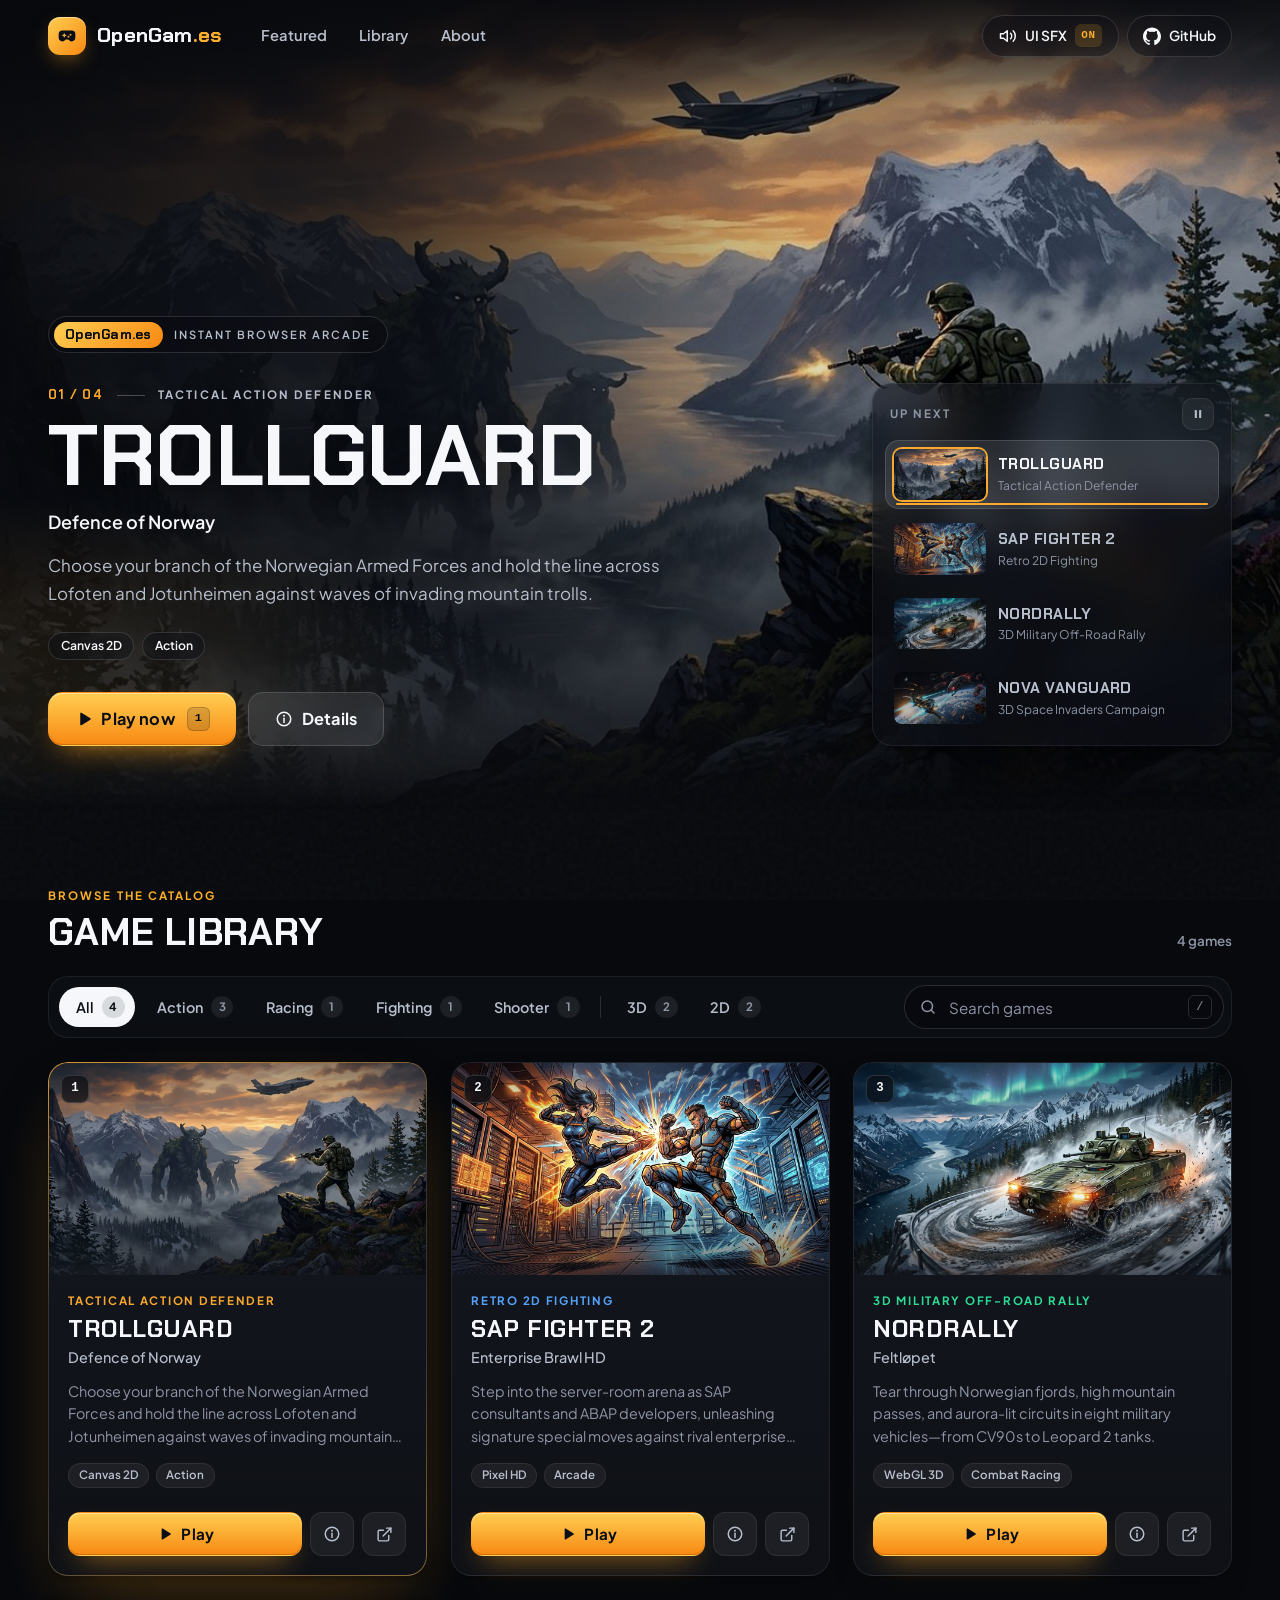
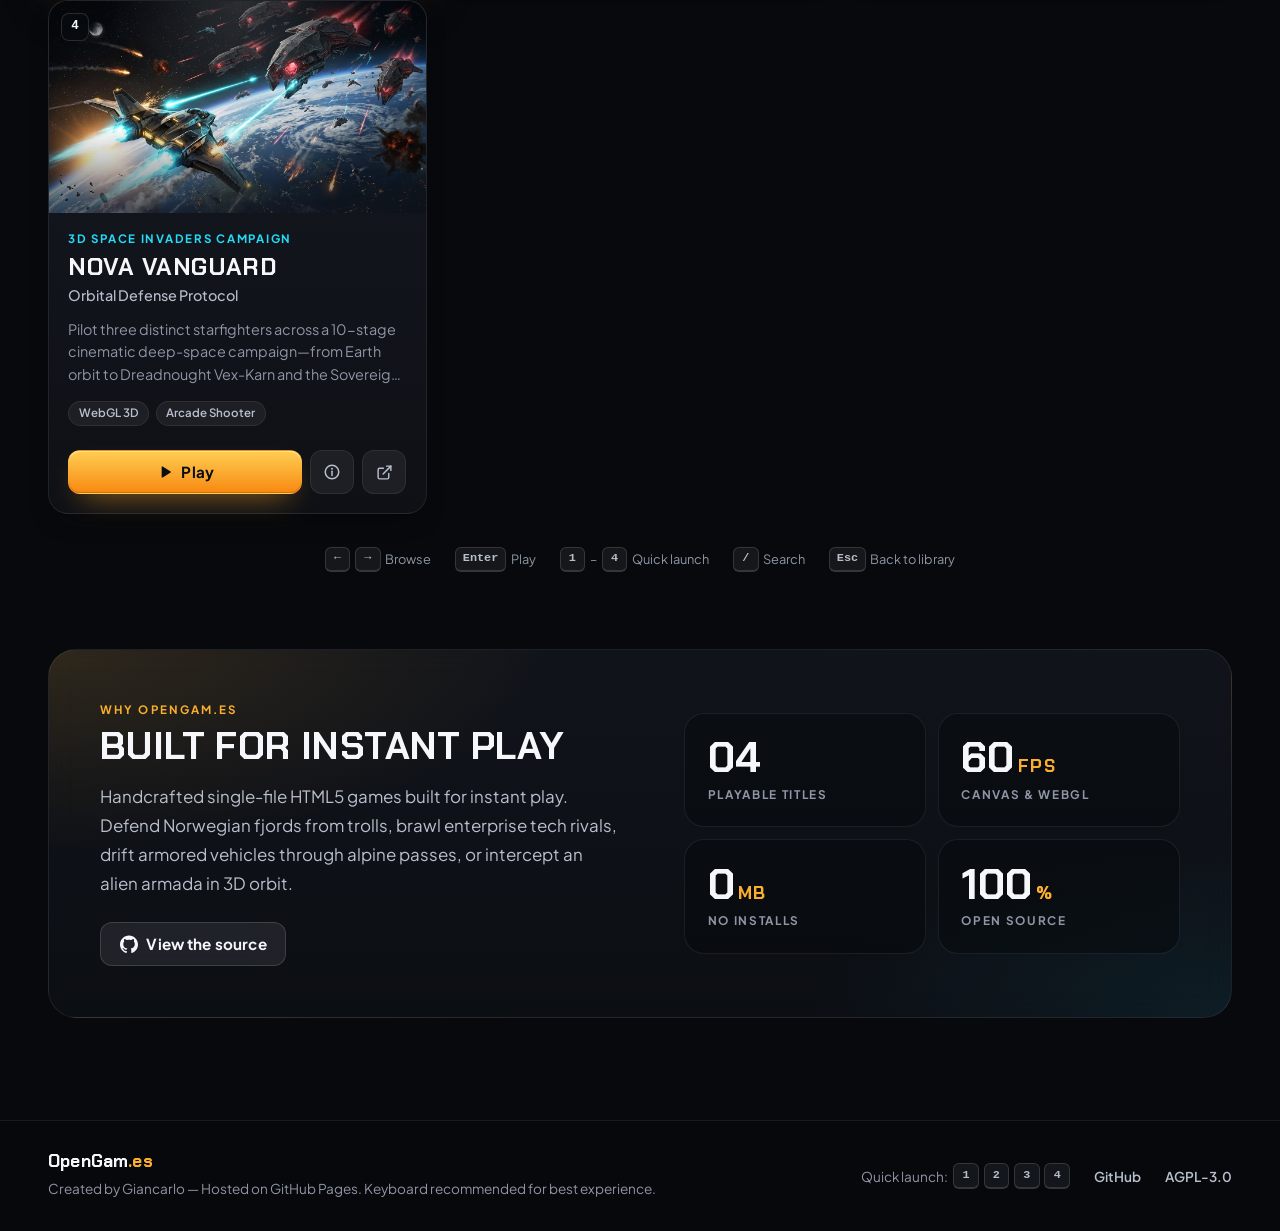
==== commit 0b103c77: "fix(portal): address review findings in the redesign - Keep keyboard focus when the theater opens (v" ====
--- a/index.html
+++ b/index.html
@@ -132,7 +132,8 @@
             <span class="site-title-tag">Instant Browser Arcade</span>
           </h1>
 
-          <div class="spotlight-content" id="spotlight-content" aria-live="off">
+          <p class="sr-only" id="spotlight-status" role="status" aria-live="polite"></p>
+          <div class="spotlight-content" id="spotlight-content">
             <p class="spotlight-eyebrow">
               <span class="spotlight-index" id="spotlight-index">Featured</span>
               <span class="spotlight-genre" id="spotlight-genre">Tactical Action Defender</span>
--- a/styles.css
+++ b/styles.css
@@ -662,7 +662,13 @@
   line-height: 1;
 }
 
+.site-title-brand,
+.site-title-tag {
+  overflow-wrap: normal;
+}
+
 .site-title-brand {
+  white-space: nowrap;
   padding: 0.38rem 0.7rem;
   border-radius: var(--radius-pill);
   background: linear-gradient(135deg, var(--accent-hi), var(--accent-lo));
@@ -1869,9 +1875,11 @@
   transition: opacity 280ms var(--ease-out), visibility 280ms var(--ease-out);
 }
 
+/* Visible at once on open (so focus can move into it); hide is delayed on close. */
 .theater.is-open {
   opacity: 1;
   visibility: visible;
+  transition: opacity 280ms var(--ease-out), visibility 0s;
 }
 
 .theater-bar {
@@ -2502,10 +2510,13 @@
     scroll-behavior: auto;
   }
 
+  /* `none`, not a tiny duration: with the default `transition-property: all`
+     a near-zero duration would make every element transition its inherited
+     visibility, leaving the theater's controls unfocusable for a frame. */
   *,
   *::before,
   *::after {
-    transition-duration: 0.01ms !important;
+    transition: none !important;
     animation-duration: 0.01ms !important;
     animation-iteration-count: 1 !important;
   }
